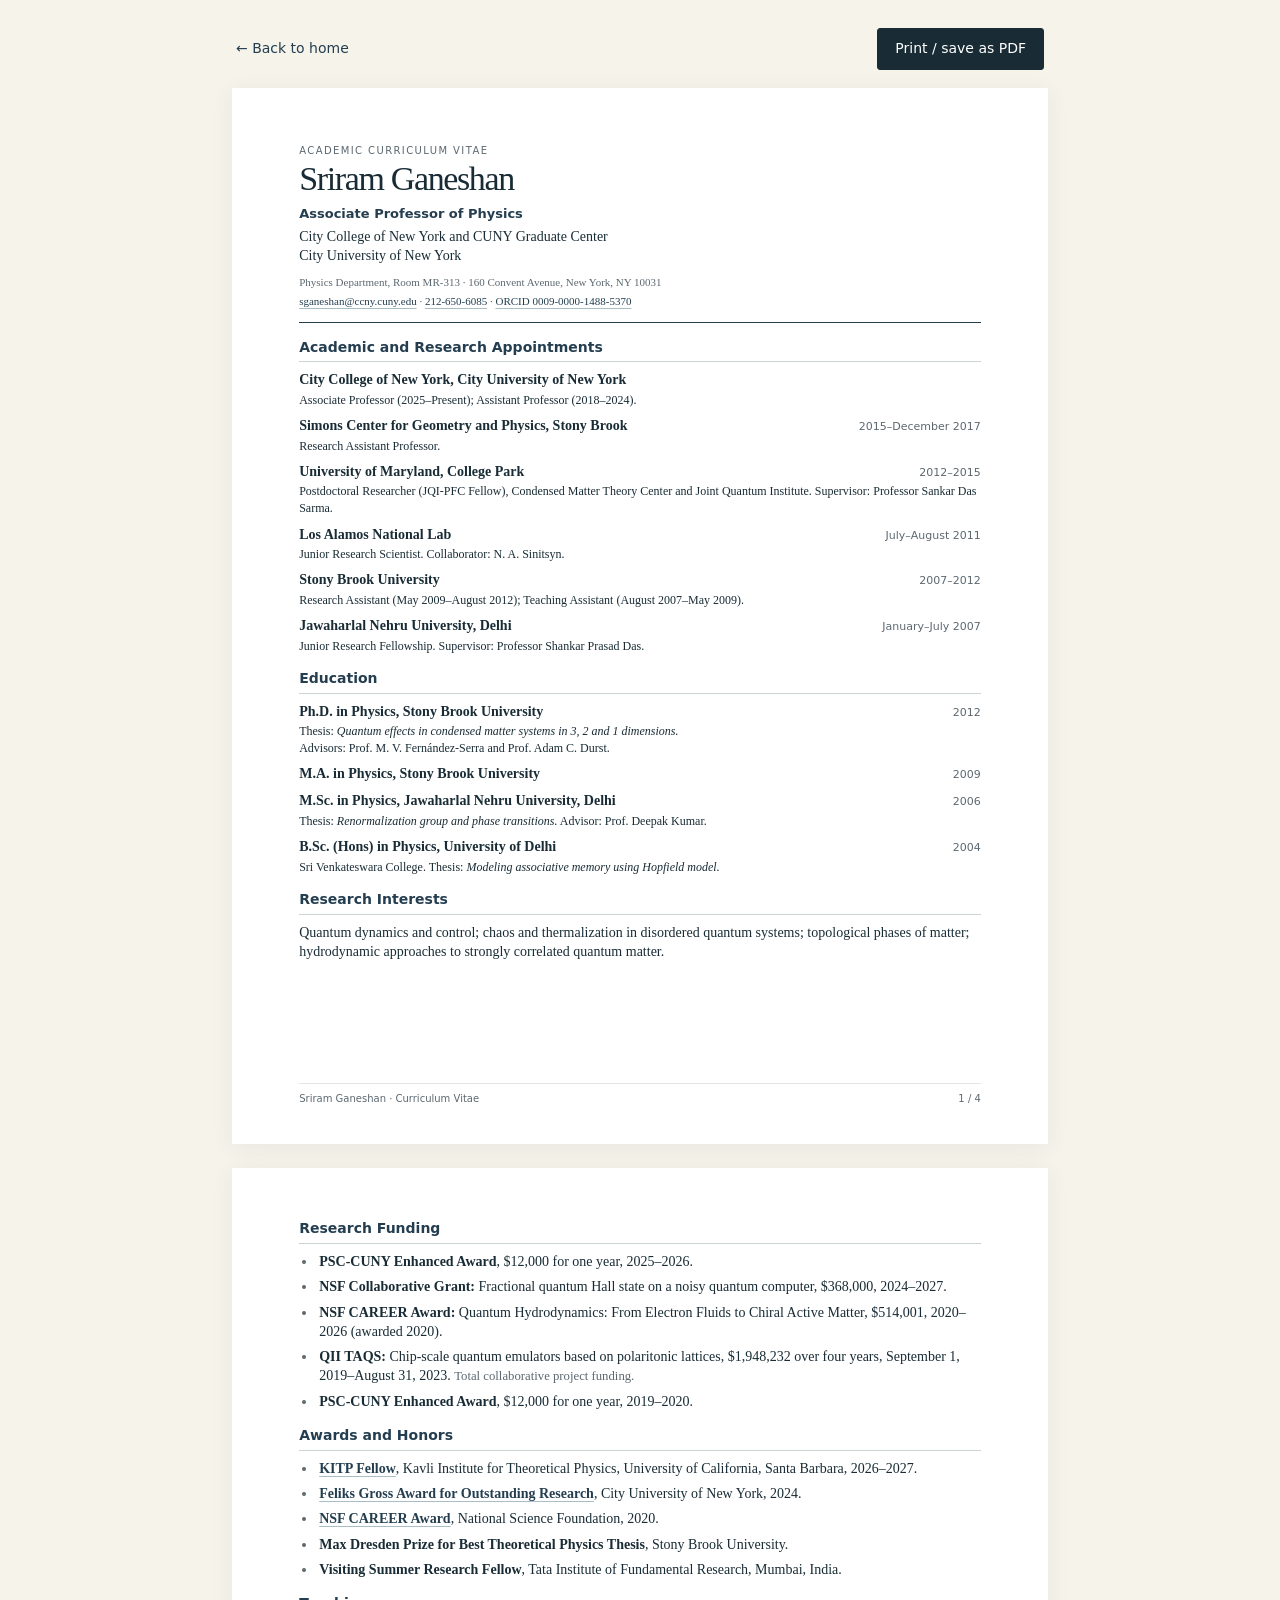
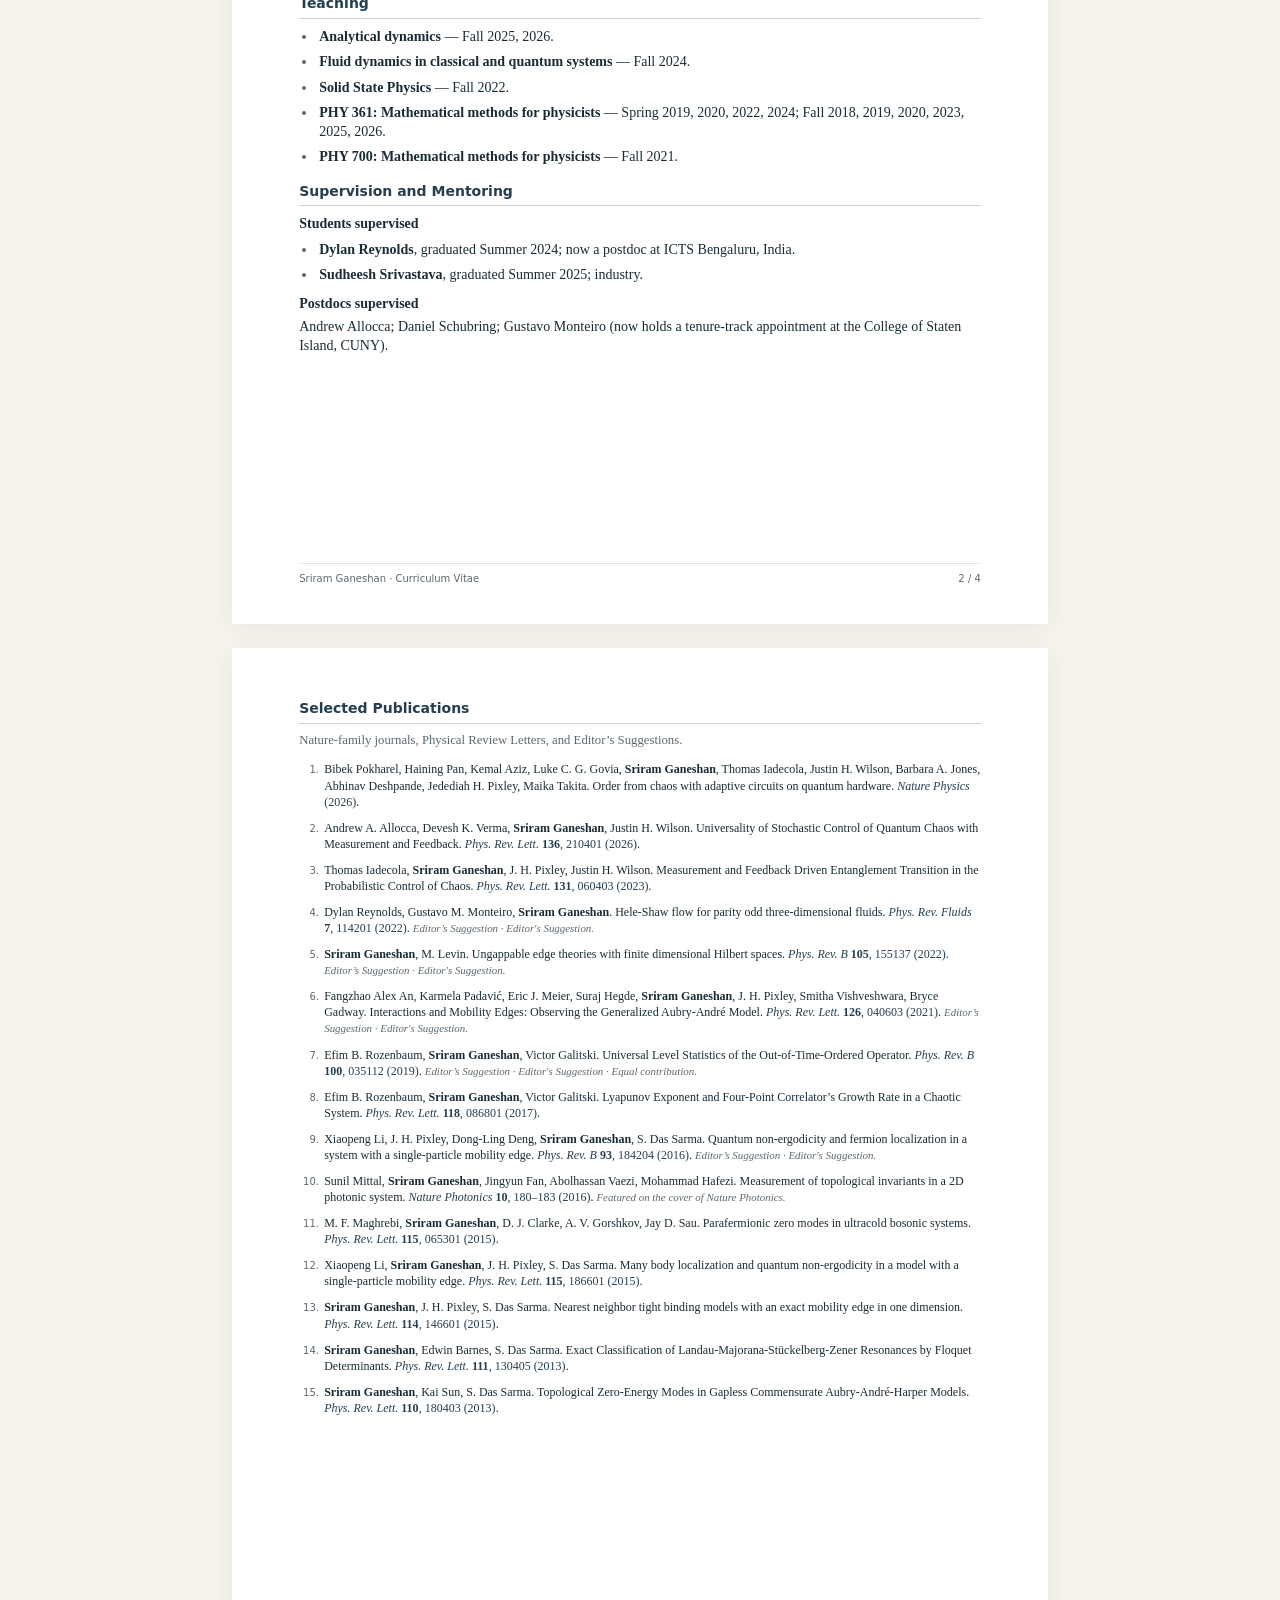
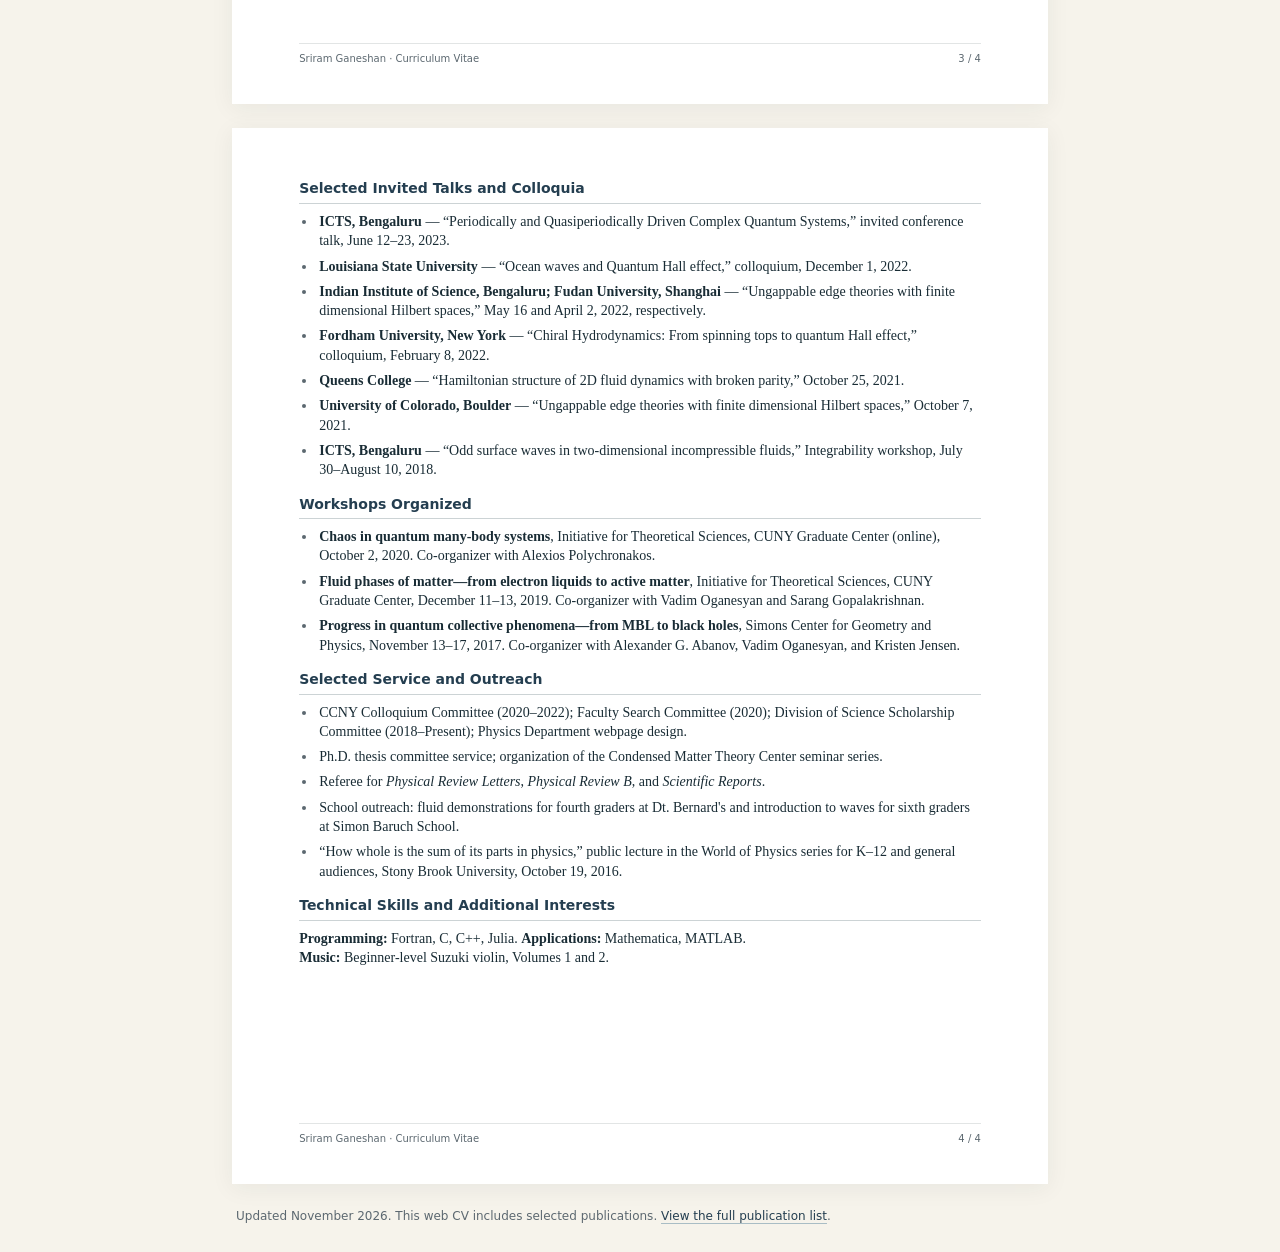
==== cv.html @ 8ecd6a7c "Publish academic website with research slideshow and CV" ====
<!doctype html>
<html lang="en"><head><meta charset="utf-8"><meta name="viewport" content="width=device-width,initial-scale=1"><meta name="description" content="Academic CV of Sriram Ganeshan, Associate Professor of Physics at the City College of New York and CUNY Graduate Center."><meta name="theme-color" content="#f6f3eb"><title>Sriram Ganeshan — Academic CV</title><style>
:root{--ink:#192c35;--muted:#5c6870;--line:#ccd3d5;--paper:#fff;--ground:#f6f3eb;--accent:#243e50}
*{box-sizing:border-box}html{background:var(--ground);color:var(--ink)}body{margin:0;font-family:Georgia,"Palatino Linotype",Palatino,serif;font-size:14px;line-height:1.38}a{color:var(--accent);text-decoration-color:#a9bdc5;text-underline-offset:3px}a:hover{text-decoration-color:currentColor}a:focus-visible,button:focus-visible{outline:3px solid #b95832;outline-offset:4px}a[href^="tel:"]{white-space:nowrap}.toolbar{max-width:8.5in;margin:28px auto 18px;display:flex;align-items:center;justify-content:space-between;gap:20px;padding:0 4px;font:14px/1.4 system-ui,sans-serif}.back{text-decoration:none}.back:hover{text-decoration:underline}.print-button{border:1px solid var(--ink);background:var(--ink);color:#fff;padding:10px 17px;border-radius:3px;font:inherit;cursor:pointer}.print-button:hover{background:#304f60}.print-hint{font-size:12px;color:var(--muted);margin:0}.page{max-width:8.5in;min-height:11in;margin:0 auto 24px;background:var(--paper);padding:.55in .7in .4in;box-shadow:0 4px 22px #192c3510;display:flex;flex-direction:column}.page-content{flex:1}.cv-header{border-bottom:1.5px solid var(--accent);padding-bottom:13px;margin-bottom:16px}.eyebrow{font:10px/1.3 system-ui,sans-serif;letter-spacing:.14em;text-transform:uppercase;color:var(--muted);margin:0 0 7px}h1{font-size:34px;line-height:1.05;letter-spacing:-.04em;margin:0 0 9px;font-weight:normal}.cv-header p{margin:4px 0}.cv-header .position{font:600 13px/1.3 system-ui,sans-serif;color:var(--accent)}.contact{display:grid;gap:4px;margin-top:9px;font-size:11px;color:var(--muted)}h2{font:600 14px/1.25 system-ui,sans-serif;color:var(--accent);border-bottom:1px solid var(--line);padding-bottom:5px;margin:16px 0 8px;break-after:avoid}section:first-child h2{margin-top:0}h3{font-size:inherit;margin:0;font-weight:bold}p{margin:3px 0 6px}.entry{margin-bottom:8px;break-inside:avoid}.entry-head{display:flex;justify-content:space-between;align-items:baseline;gap:12px}.entry-head h3{flex:1}.period{font:11px/1.4 system-ui,sans-serif;color:var(--muted);white-space:nowrap}.entry p{font-size:12px;margin:2px 0 0}.subhead{margin:8px 0 3px}ul,ol{padding-left:18px;margin:6px 0 10px}li{padding-left:2px;margin:0 0 6px;break-inside:avoid}li::marker{color:var(--muted)}.note,.distinction,.selection-note{font-size:.91em;color:var(--muted)}.selection-note{margin-bottom:12px}.publications ol{padding-left:23px;counter-reset:papers}.publications li{margin-bottom:10px;font-size:12px;line-height:1.34}.publications li::marker{font:10px system-ui,sans-serif;color:var(--muted)}.publications a{text-decoration:none}.publications a:hover{text-decoration:underline}.distinction{font-style:italic}.page-footer{border-top:1px solid #e2e5e5;margin-top:20px;padding-top:8px;display:flex;justify-content:space-between;color:var(--muted);font:10px/1.3 system-ui,sans-serif}.end-note{max-width:8.5in;margin:0 auto 28px;padding:0 4px;font:12px/1.4 system-ui,sans-serif;color:var(--muted)}
@media(max-width:700px){.toolbar{margin:20px 18px;align-items:flex-start}.toolbar .print-hint{display:none}.page{padding:28px 22px;min-height:0;margin:0 12px 18px}.entry-head{display:block}.period{display:block;margin-top:2px}h1{font-size:31px}.contact{font-size:11px;overflow-wrap:anywhere}.publications li{font-size:13px}.end-note{padding:0 22px}}
@page{size:letter;margin:.7in}
@media print{html,body{background:#fff;color:#17262e}body{font-size:10.25pt;line-height:1.19}a{color:inherit;text-decoration:none}.toolbar,.end-note{display:none!important}.page{max-width:none;min-height:0;width:auto;margin:0;padding:0;border:0;box-shadow:none;display:block;break-after:page;page-break-after:always}.page:last-of-type{break-after:auto;page-break-after:auto}.page-content{display:block}.cv-header{padding-bottom:8pt;margin-bottom:9pt}h1{font-size:25pt;margin-bottom:5pt}.eyebrow{font-size:7pt;margin-bottom:4pt}.cv-header .position{font-size:10pt}.cv-header p{margin:2pt 0}.contact{font-size:8pt;gap:2pt;margin-top:5pt}h2{font-size:11pt;margin:10pt 0 5pt;padding-bottom:3pt}p{margin:2pt 0 4pt}.entry{margin-bottom:5pt}.entry-head{display:flex}.entry p{font-size:9.5pt;line-height:1.18;margin-top:1pt}.period{font-size:8.5pt;display:inline;white-space:nowrap}ul,ol{padding-left:13pt;margin:4pt 0 6pt}li{margin-bottom:4pt;padding-left:1pt}.subhead{margin:6pt 0 3pt}.publications li{font-size:9.75pt;line-height:1.2;margin-bottom:6pt}.publications li::marker{font-size:8pt}.selection-note{font-size:8.5pt;margin-bottom:7pt}.page-footer{margin-top:10pt;padding-top:5pt;font-size:7.5pt}.note,.distinction{font-size:.92em}section{break-inside:auto}h2,h3{break-after:avoid}p{orphans:2;widows:2}*{-webkit-print-color-adjust:exact;print-color-adjust:exact}}
</style><meta property="og:type" content="website"><meta property="og:title" content="Sriram Ganeshan — Academic CV"><meta property="og:description" content="Academic appointments, selected publications, research funding, teaching, and mentoring."><link rel="canonical" href="https://gsriram3284.github.io/cv.html"><meta property="og:url" content="https://gsriram3284.github.io/cv.html"></head><body>
<nav class="toolbar" aria-label="CV navigation"><a class="back" href="index.html">← Back to home</a><div><button class="print-button" id="print-cv" type="button">Print / save as PDF</button></div></nav>
<main id="cv"><article class="page first-page" aria-label="CV page 1"><div class="page-content"><header class="cv-header"><p class="eyebrow">Academic Curriculum Vitae</p><h1>Sriram Ganeshan</h1><p class="position">Associate Professor of Physics</p><p>City College of New York and CUNY Graduate Center<br>City University of New York</p><div class="contact"><span>Physics Department, Room MR-313 · 160 Convent Avenue, New York, NY 10031</span><span><a href="mailto:sganeshan@ccny.cuny.edu">sganeshan@ccny.cuny.edu</a> · <a href="tel:+12126506085">212-650-6085</a> · <a href="https://orcid.org/0009-0000-1488-5370">ORCID 0009-0000-1488-5370</a></span></div></header><section><h2>Academic and Research Appointments</h2><div class="entry"><div class="entry-head"><h3>City College of New York, City University of New York</h3><span class="period"></span></div><p>Associate Professor (2025–Present); Assistant Professor (2018–2024).</p></div><div class="entry"><div class="entry-head"><h3>Simons Center for Geometry and Physics, Stony Brook</h3><span class="period">2015–December 2017</span></div><p>Research Assistant Professor.</p></div><div class="entry"><div class="entry-head"><h3>University of Maryland, College Park</h3><span class="period">2012–2015</span></div><p>Postdoctoral Researcher (JQI-PFC Fellow), Condensed Matter Theory Center and Joint Quantum Institute. Supervisor: Professor Sankar Das Sarma.</p></div><div class="entry"><div class="entry-head"><h3>Los Alamos National Lab</h3><span class="period">July–August 2011</span></div><p>Junior Research Scientist. Collaborator: N. A. Sinitsyn.</p></div><div class="entry"><div class="entry-head"><h3>Stony Brook University</h3><span class="period">2007–2012</span></div><p>Research Assistant (May 2009–August 2012); Teaching Assistant (August 2007–May 2009).</p></div><div class="entry"><div class="entry-head"><h3>Jawaharlal Nehru University, Delhi</h3><span class="period">January–July 2007</span></div><p>Junior Research Fellowship. Supervisor: Professor Shankar Prasad Das.</p></div></section><section><h2>Education</h2><div class="entry"><div class="entry-head"><h3>Ph.D. in Physics, Stony Brook University</h3><span class="period">2012</span></div><p>Thesis: <em>Quantum effects in condensed matter systems in 3, 2 and 1 dimensions.</em><br>Advisors: Prof. M. V. Fernández-Serra and Prof. Adam C. Durst.</p></div><div class="entry"><div class="entry-head"><h3>M.A. in Physics, Stony Brook University</h3><span class="period">2009</span></div></div><div class="entry"><div class="entry-head"><h3>M.Sc. in Physics, Jawaharlal Nehru University, Delhi</h3><span class="period">2006</span></div><p>Thesis: <em>Renormalization group and phase transitions.</em> Advisor: Prof. Deepak Kumar.</p></div><div class="entry"><div class="entry-head"><h3>B.Sc. (Hons) in Physics, University of Delhi</h3><span class="period">2004</span></div><p>Sri Venkateswara College. Thesis: <em>Modeling associative memory using Hopfield model.</em></p></div></section><section><h2>Research Interests</h2><p>Quantum dynamics and control; chaos and thermalization in disordered quantum systems; topological phases of matter; hydrodynamic approaches to strongly correlated quantum matter.</p></section></div><footer class="page-footer"><span>Sriram Ganeshan · Curriculum Vitae</span><span>1 / 4</span></footer></article><article class="page" aria-label="CV page 2"><div class="page-content"><section><h2>Research Funding</h2><ul><li><strong>PSC-CUNY Enhanced Award</strong>, $12,000 for one year, 2025–2026.</li><li><strong>NSF Collaborative Grant:</strong> Fractional quantum Hall state on a noisy quantum computer, $368,000, 2024–2027.</li><li><strong>NSF CAREER Award:</strong> Quantum Hydrodynamics: From Electron Fluids to Chiral Active Matter, $514,001, 2020–2026 (awarded 2020).</li><li><strong>QII TAQS:</strong> Chip-scale quantum emulators based on polaritonic lattices, $1,948,232 over four years, September 1, 2019–August 31, 2023. <span class="note">Total collaborative project funding.</span></li><li><strong>PSC-CUNY Enhanced Award</strong>, $12,000 for one year, 2019–2020.</li></ul></section><section><h2>Awards and Honors</h2><ul><li><strong><a href="https://www.kitp.ucsb.edu/about-us/people/kitp-fellows-directory">KITP Fellow</a></strong>, Kavli Institute for Theoretical Physics, University of California, Santa Barbara, 2026–2027.</li><li><strong><a href="https://www.gc.cuny.edu/events/feliks-gross-henry-wasser-awardee-lectures-1">Feliks Gross Award for Outstanding Research</a></strong>, City University of New York, 2024.</li><li><strong><a href="https://www.ccny.cuny.edu/news/ccnys-sriram-ganeshan-wins-nsf-career-award-quantum-hydrodynamics-research">NSF CAREER Award</a></strong>, National Science Foundation, 2020.</li><li><strong>Max Dresden Prize for Best Theoretical Physics Thesis</strong>, Stony Brook University.</li><li><strong>Visiting Summer Research Fellow</strong>, Tata Institute of Fundamental Research, Mumbai, India.</li></ul></section><section><h2>Teaching</h2><ul><li><strong>Analytical dynamics</strong> — Fall 2025, 2026.</li><li><strong>Fluid dynamics in classical and quantum systems</strong> — Fall 2024.</li><li><strong>Solid State Physics</strong> — Fall 2022.</li><li><strong>PHY 361: Mathematical methods for physicists</strong> — Spring 2019, 2020, 2022, 2024; Fall 2018, 2019, 2020, 2023, 2025, 2026.</li><li><strong>PHY 700: Mathematical methods for physicists</strong> — Fall 2021.</li></ul></section><section><h2>Supervision and Mentoring</h2><h3 class="subhead">Students supervised</h3><ul><li><strong>Dylan Reynolds</strong>, graduated Summer 2024; now a postdoc at ICTS Bengaluru, India.</li><li><strong>Sudheesh Srivastava</strong>, graduated Summer 2025; industry.</li></ul><h3 class="subhead">Postdocs supervised</h3><p>Andrew Allocca; Daniel Schubring; Gustavo Monteiro (now holds a tenure-track appointment at the College of Staten Island, CUNY).</p></section></div><footer class="page-footer"><span>Sriram Ganeshan · Curriculum Vitae</span><span>2 / 4</span></footer></article><article class="page" aria-label="CV page 3"><div class="page-content"><section class="publications"><h2>Selected Publications</h2><p class="selection-note">Nature-family journals, Physical Review Letters, and Editor’s Suggestions.</p><ol><li>Bibek Pokharel, Haining Pan, Kemal Aziz, Luke C. G. Govia, <strong>Sriram Ganeshan</strong>, Thomas Iadecola, Justin H. Wilson, Barbara A. Jones, Abhinav Deshpande, Jedediah H. Pixley, Maika Takita. Order from chaos with adaptive circuits on quantum hardware. <a href="https://doi.org/10.1038/s41567-026-03470-6"><em>Nature Physics</em> (2026)</a>.</li><li>Andrew A. Allocca, Devesh K. Verma, <strong>Sriram Ganeshan</strong>, Justin H. Wilson. Universality of Stochastic Control of Quantum Chaos with Measurement and Feedback. <a href="https://doi.org/10.1103/xgfv-p42g"><em>Phys. Rev. Lett.</em> <strong>136</strong>, 210401 (2026)</a>.</li><li>Thomas Iadecola, <strong>Sriram Ganeshan</strong>, J. H. Pixley, Justin H. Wilson. Measurement and Feedback Driven Entanglement Transition in the Probabilistic Control of Chaos. <a href="https://doi.org/10.1103/PhysRevLett.131.060403"><em>Phys. Rev. Lett.</em> <strong>131</strong>, 060403 (2023)</a>.</li><li>Dylan Reynolds, Gustavo M. Monteiro, <strong>Sriram Ganeshan</strong>. Hele-Shaw flow for parity odd three-dimensional fluids. <a href="https://doi.org/10.1103/PhysRevFluids.7.114201"><em>Phys. Rev. Fluids</em> <strong>7</strong>, 114201 (2022)</a>. <span class="distinction">Editor’s Suggestion · Editor&#x27;s Suggestion.</span></li><li><strong>Sriram Ganeshan</strong>, M. Levin. Ungappable edge theories with finite dimensional Hilbert spaces. <a href="https://doi.org/10.1103/PhysRevB.105.155137"><em>Phys. Rev. B</em> <strong>105</strong>, 155137 (2022)</a>. <span class="distinction">Editor’s Suggestion · Editor&#x27;s Suggestion.</span></li><li>Fangzhao Alex An, Karmela Padavić, Eric J. Meier, Suraj Hegde, <strong>Sriram Ganeshan</strong>, J. H. Pixley, Smitha Vishveshwara, Bryce Gadway. Interactions and Mobility Edges: Observing the Generalized Aubry-André Model. <a href="https://doi.org/10.1103/PhysRevLett.126.040603"><em>Phys. Rev. Lett.</em> <strong>126</strong>, 040603 (2021)</a>. <span class="distinction">Editor’s Suggestion · Editor&#x27;s Suggestion.</span></li><li>Efim B. Rozenbaum, <strong>Sriram Ganeshan</strong>, Victor Galitski. Universal Level Statistics of the Out-of-Time-Ordered Operator. <a href="https://doi.org/10.1103/PhysRevB.100.035112"><em>Phys. Rev. B</em> <strong>100</strong>, 035112 (2019)</a>. <span class="distinction">Editor’s Suggestion · Editor&#x27;s Suggestion · Equal contribution.</span></li><li>Efim B. Rozenbaum, <strong>Sriram Ganeshan</strong>, Victor Galitski. Lyapunov Exponent and Four-Point Correlator’s Growth Rate in a Chaotic System. <a href="https://doi.org/10.1103/PhysRevLett.118.086801"><em>Phys. Rev. Lett.</em> <strong>118</strong>, 086801 (2017)</a>.</li><li>Xiaopeng Li, J. H. Pixley, Dong-Ling Deng, <strong>Sriram Ganeshan</strong>, S. Das Sarma. Quantum non-ergodicity and fermion localization in a system with a single-particle mobility edge. <a href="https://doi.org/10.1103/PhysRevB.93.184204"><em>Phys. Rev. B</em> <strong>93</strong>, 184204 (2016)</a>. <span class="distinction">Editor’s Suggestion · Editor&#x27;s Suggestion.</span></li><li>Sunil Mittal, <strong>Sriram Ganeshan</strong>, Jingyun Fan, Abolhassan Vaezi, Mohammad Hafezi. Measurement of topological invariants in a 2D photonic system. <a href="https://doi.org/10.1038/nphoton.2016.10"><em>Nature Photonics</em> <strong>10</strong>, 180–183 (2016)</a>. <span class="distinction">Featured on the cover of Nature Photonics.</span></li><li>M. F. Maghrebi, <strong>Sriram Ganeshan</strong>, D. J. Clarke, A. V. Gorshkov, Jay D. Sau. Parafermionic zero modes in ultracold bosonic systems. <a href="https://doi.org/10.1103/PhysRevLett.115.065301"><em>Phys. Rev. Lett.</em> <strong>115</strong>, 065301 (2015)</a>.</li><li>Xiaopeng Li, <strong>Sriram Ganeshan</strong>, J. H. Pixley, S. Das Sarma. Many body localization and quantum non-ergodicity in a model with a single-particle mobility edge. <a href="https://doi.org/10.1103/PhysRevLett.115.186601"><em>Phys. Rev. Lett.</em> <strong>115</strong>, 186601 (2015)</a>.</li><li><strong>Sriram Ganeshan</strong>, J. H. Pixley, S. Das Sarma. Nearest neighbor tight binding models with an exact mobility edge in one dimension. <a href="https://doi.org/10.1103/PhysRevLett.114.146601"><em>Phys. Rev. Lett.</em> <strong>114</strong>, 146601 (2015)</a>.</li><li><strong>Sriram Ganeshan</strong>, Edwin Barnes, S. Das Sarma. Exact Classification of Landau-Majorana-Stückelberg-Zener Resonances by Floquet Determinants. <a href="https://doi.org/10.1103/PhysRevLett.111.130405"><em>Phys. Rev. Lett.</em> <strong>111</strong>, 130405 (2013)</a>.</li><li><strong>Sriram Ganeshan</strong>, Kai Sun, S. Das Sarma. Topological Zero-Energy Modes in Gapless Commensurate Aubry-André-Harper Models. <a href="https://doi.org/10.1103/PhysRevLett.110.180403"><em>Phys. Rev. Lett.</em> <strong>110</strong>, 180403 (2013)</a>.</li></ol></section></div><footer class="page-footer"><span>Sriram Ganeshan · Curriculum Vitae</span><span>3 / 4</span></footer></article><article class="page" aria-label="CV page 4"><div class="page-content"><section><h2>Selected Invited Talks and Colloquia</h2><ul><li><strong>ICTS, Bengaluru</strong> — “Periodically and Quasiperiodically Driven Complex Quantum Systems,” invited conference talk, June 12–23, 2023.</li><li><strong>Louisiana State University</strong> — “Ocean waves and Quantum Hall effect,” colloquium, December 1, 2022.</li><li><strong>Indian Institute of Science, Bengaluru; Fudan University, Shanghai</strong> — “Ungappable edge theories with finite dimensional Hilbert spaces,” May 16 and April 2, 2022, respectively.</li><li><strong>Fordham University, New York</strong> — “Chiral Hydrodynamics: From spinning tops to quantum Hall effect,” colloquium, February 8, 2022.</li><li><strong>Queens College</strong> — “Hamiltonian structure of 2D fluid dynamics with broken parity,” October 25, 2021.</li><li><strong>University of Colorado, Boulder</strong> — “Ungappable edge theories with finite dimensional Hilbert spaces,” October 7, 2021.</li><li><strong>ICTS, Bengaluru</strong> — “Odd surface waves in two-dimensional incompressible fluids,” Integrability workshop, July 30–August 10, 2018.</li></ul></section><section><h2>Workshops Organized</h2><ul><li><strong>Chaos in quantum many-body systems</strong>, Initiative for Theoretical Sciences, CUNY Graduate Center (online), October 2, 2020. Co-organizer with Alexios Polychronakos.</li><li><strong>Fluid phases of matter—from electron liquids to active matter</strong>, Initiative for Theoretical Sciences, CUNY Graduate Center, December 11–13, 2019. Co-organizer with Vadim Oganesyan and Sarang Gopalakrishnan.</li><li><strong>Progress in quantum collective phenomena—from MBL to black holes</strong>, Simons Center for Geometry and Physics, November 13–17, 2017. Co-organizer with Alexander G. Abanov, Vadim Oganesyan, and Kristen Jensen.</li></ul></section><section><h2>Selected Service and Outreach</h2><ul><li>CCNY Colloquium Committee (2020–2022); Faculty Search Committee (2020); Division of Science Scholarship Committee (2018–Present); Physics Department webpage design.</li><li>Ph.D. thesis committee service; organization of the Condensed Matter Theory Center seminar series.</li><li>Referee for <em>Physical Review Letters</em>, <em>Physical Review B</em>, and <em>Scientific Reports</em>.</li><li>School outreach: fluid demonstrations for fourth graders at Dt. Bernard&#x27;s and introduction to waves for sixth graders at Simon Baruch School.</li><li>“How whole is the sum of its parts in physics,” public lecture in the World of Physics series for K–12 and general audiences, Stony Brook University, October 19, 2016.</li></ul></section><section><h2>Technical Skills and Additional Interests</h2><p><strong>Programming:</strong> Fortran, C, C++, Julia. <strong>Applications:</strong> Mathematica, MATLAB.<br><strong>Music:</strong> Beginner-level Suzuki violin, Volumes 1 and 2.</p></section></div><footer class="page-footer"><span>Sriram Ganeshan · Curriculum Vitae</span><span>4 / 4</span></footer></article></main><p class="end-note">Updated November 2026. This web CV includes selected publications. <a href="index.html#publications">View the full publication list</a>.</p>
<script>document.getElementById('print-cv').addEventListener('click',function(){window.print();});</script></body></html>
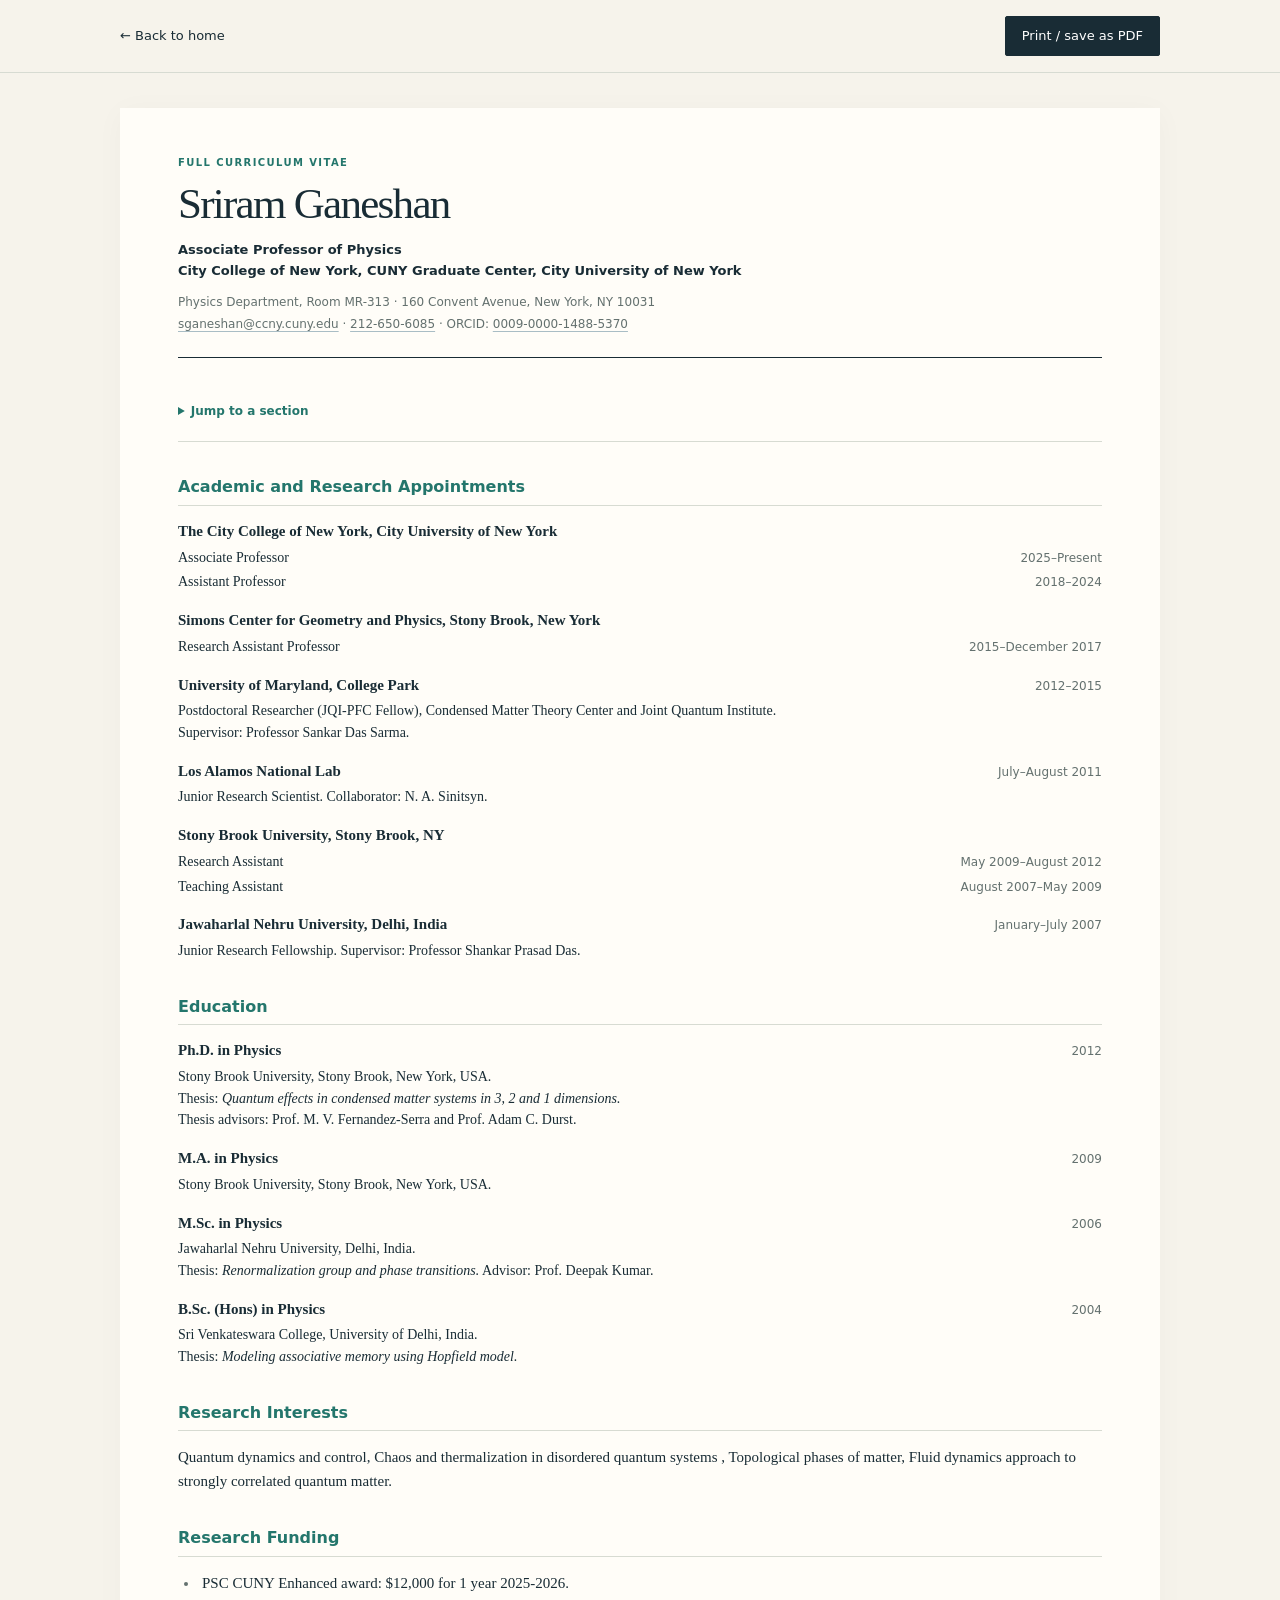
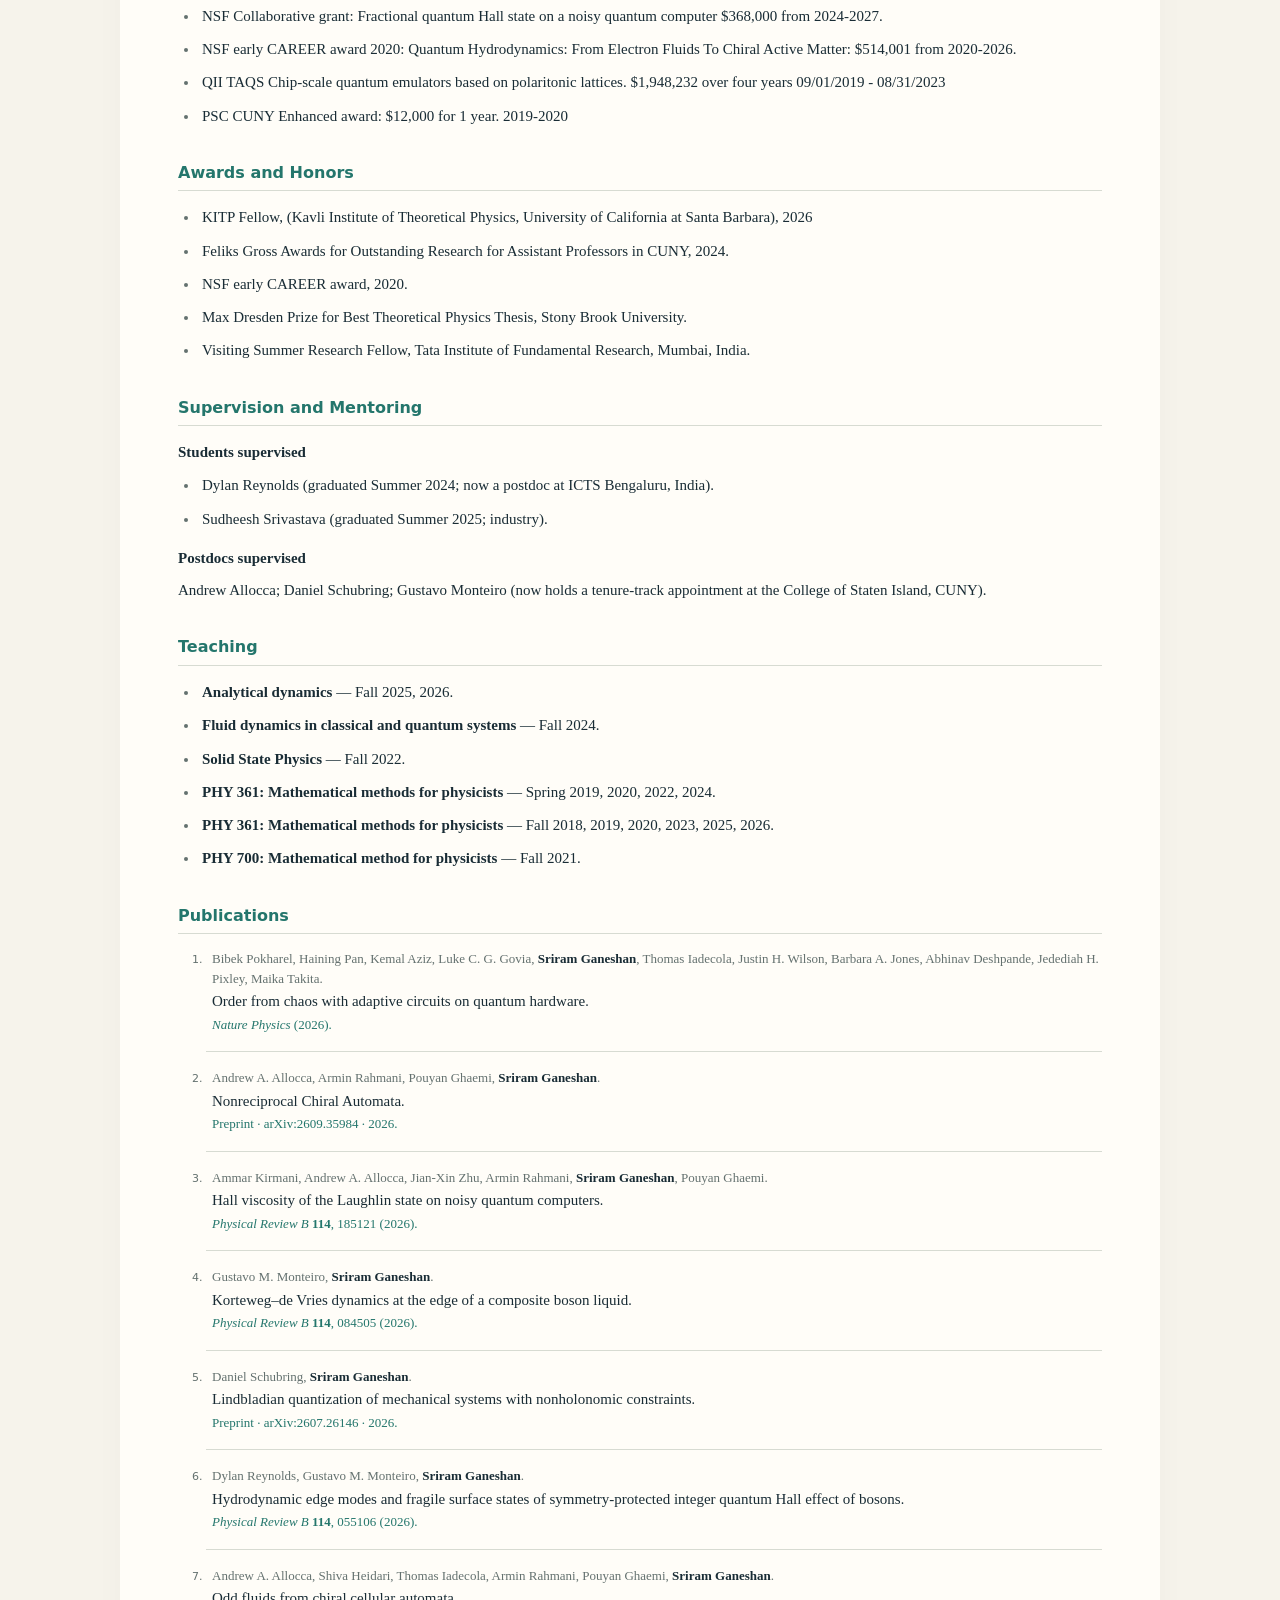
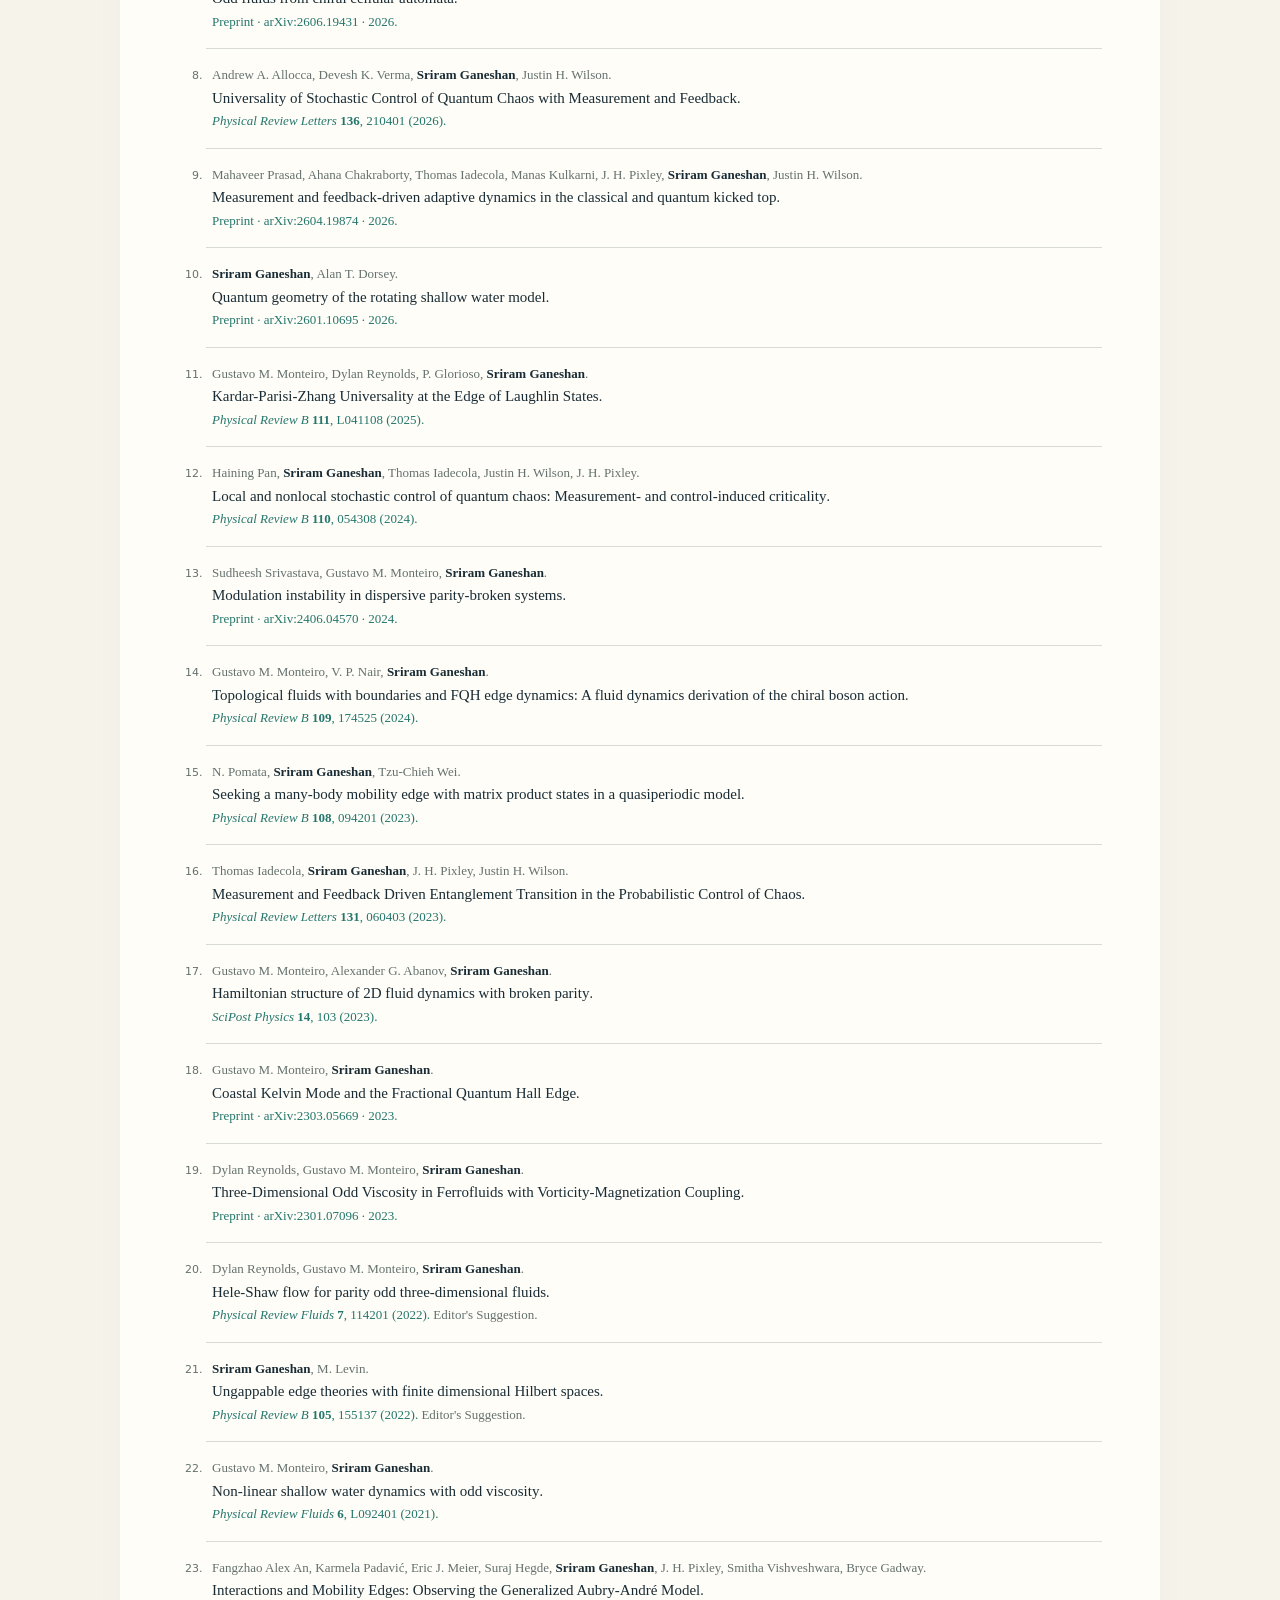
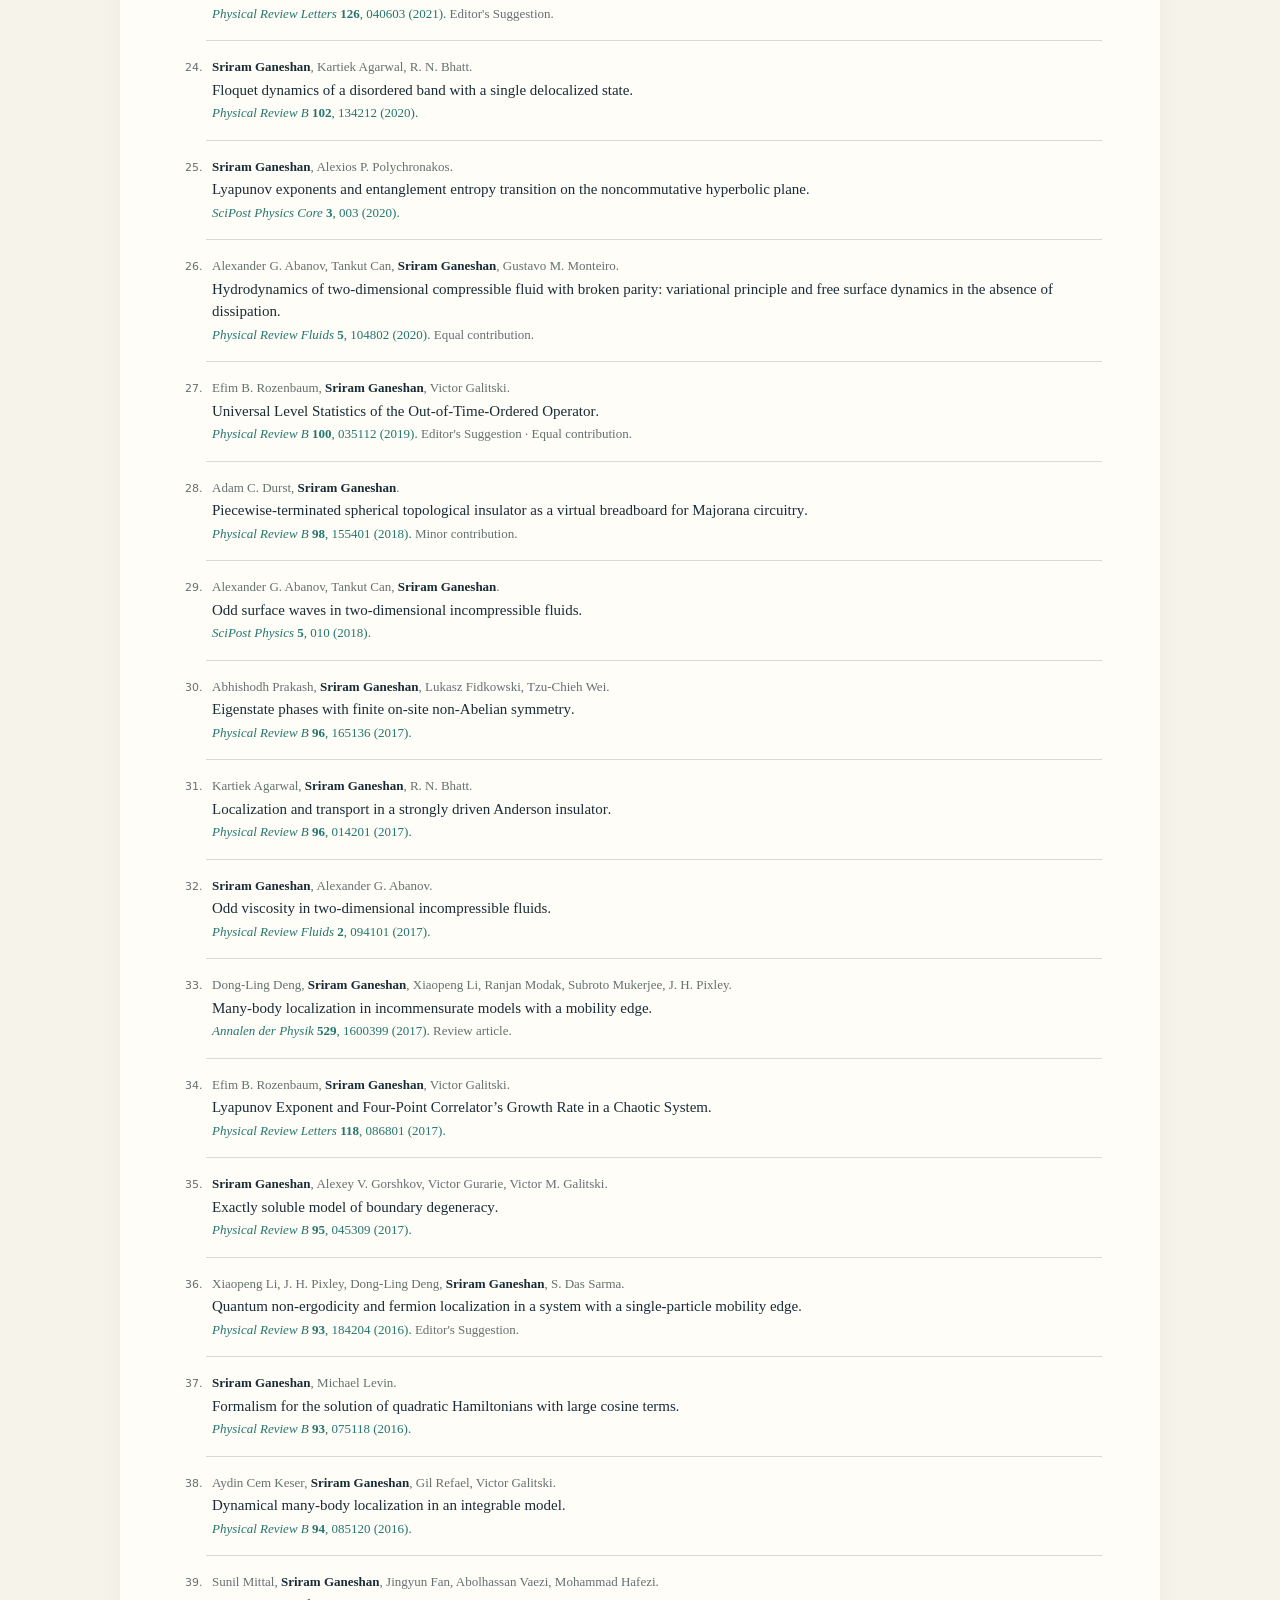
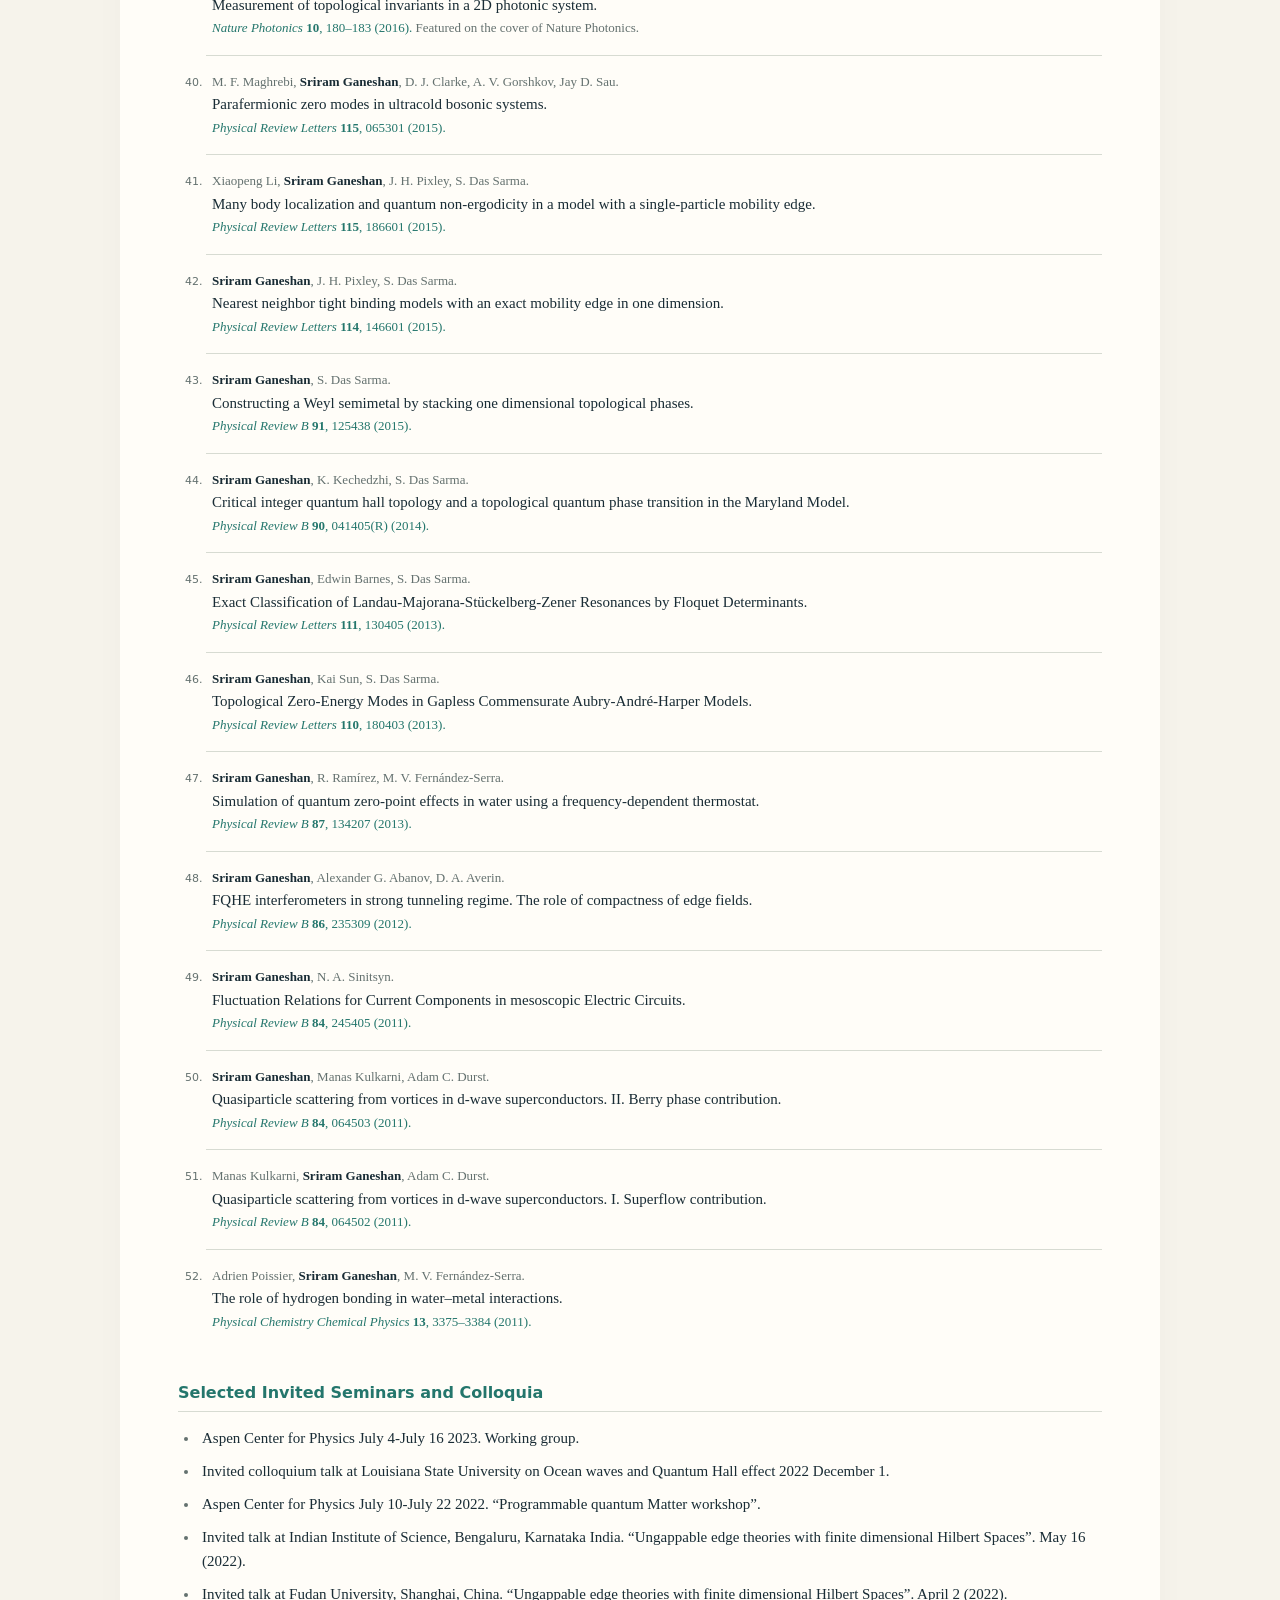
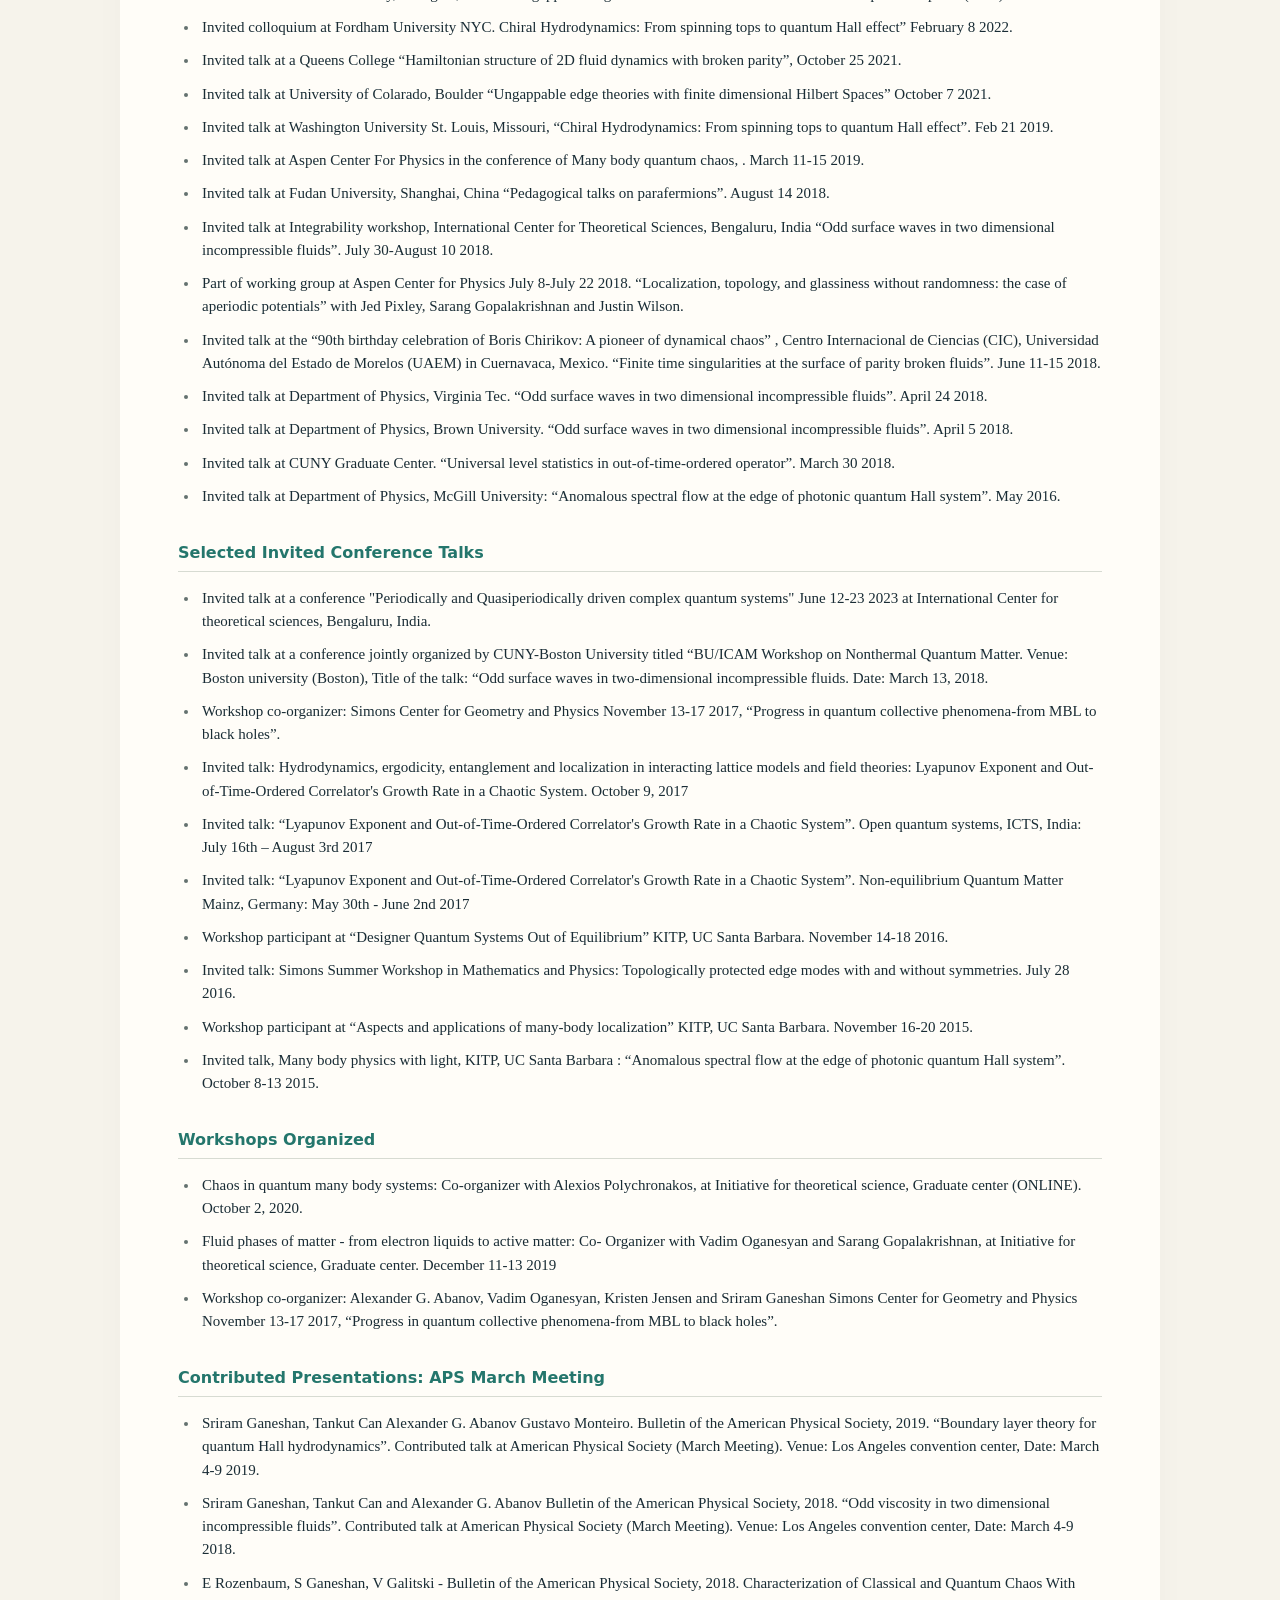
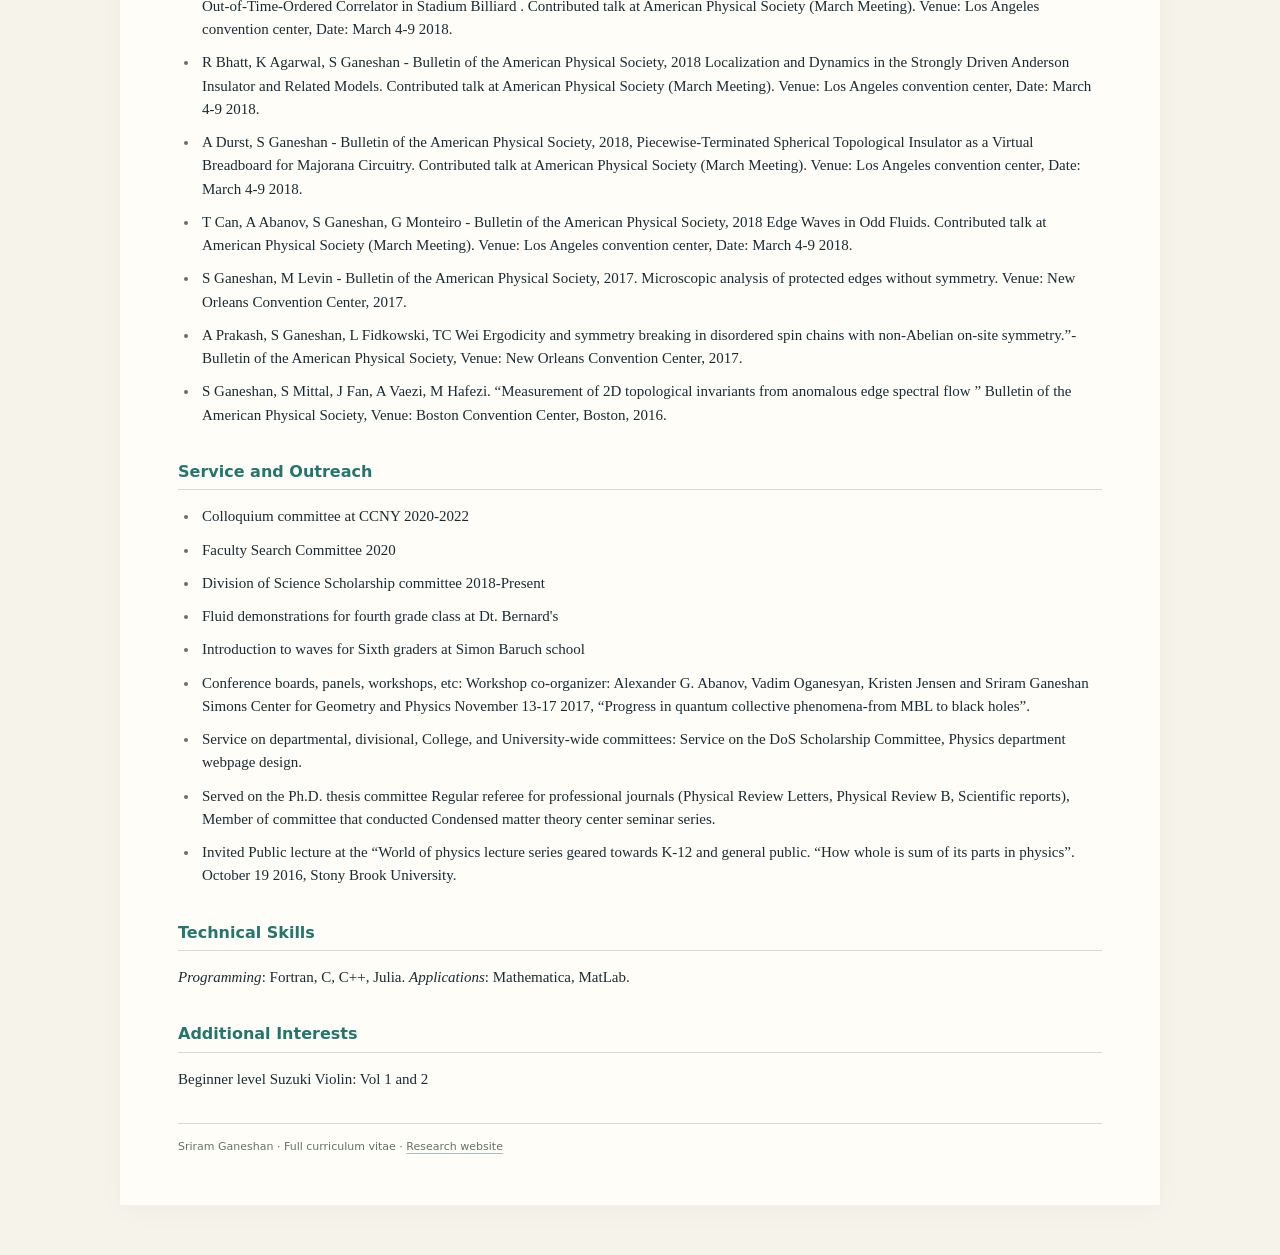
==== commit 5e3365b3: "Add full CV, published fragile-states citation, and boxed KdV slide" ====
--- a/cv.html
+++ b/cv.html
@@ -1,11 +1,9 @@
 <!doctype html>
-<html lang="en"><head><meta charset="utf-8"><meta name="viewport" content="width=device-width,initial-scale=1"><meta name="description" content="Academic CV of Sriram Ganeshan, Associate Professor of Physics at the City College of New York and CUNY Graduate Center."><meta name="theme-color" content="#f6f3eb"><title>Sriram Ganeshan — Academic CV</title><style>
-:root{--ink:#192c35;--muted:#5c6870;--line:#ccd3d5;--paper:#fff;--ground:#f6f3eb;--accent:#243e50}
-*{box-sizing:border-box}html{background:var(--ground);color:var(--ink)}body{margin:0;font-family:Georgia,"Palatino Linotype",Palatino,serif;font-size:14px;line-height:1.38}a{color:var(--accent);text-decoration-color:#a9bdc5;text-underline-offset:3px}a:hover{text-decoration-color:currentColor}a:focus-visible,button:focus-visible{outline:3px solid #b95832;outline-offset:4px}a[href^="tel:"]{white-space:nowrap}.toolbar{max-width:8.5in;margin:28px auto 18px;display:flex;align-items:center;justify-content:space-between;gap:20px;padding:0 4px;font:14px/1.4 system-ui,sans-serif}.back{text-decoration:none}.back:hover{text-decoration:underline}.print-button{border:1px solid var(--ink);background:var(--ink);color:#fff;padding:10px 17px;border-radius:3px;font:inherit;cursor:pointer}.print-button:hover{background:#304f60}.print-hint{font-size:12px;color:var(--muted);margin:0}.page{max-width:8.5in;min-height:11in;margin:0 auto 24px;background:var(--paper);padding:.55in .7in .4in;box-shadow:0 4px 22px #192c3510;display:flex;flex-direction:column}.page-content{flex:1}.cv-header{border-bottom:1.5px solid var(--accent);padding-bottom:13px;margin-bottom:16px}.eyebrow{font:10px/1.3 system-ui,sans-serif;letter-spacing:.14em;text-transform:uppercase;color:var(--muted);margin:0 0 7px}h1{font-size:34px;line-height:1.05;letter-spacing:-.04em;margin:0 0 9px;font-weight:normal}.cv-header p{margin:4px 0}.cv-header .position{font:600 13px/1.3 system-ui,sans-serif;color:var(--accent)}.contact{display:grid;gap:4px;margin-top:9px;font-size:11px;color:var(--muted)}h2{font:600 14px/1.25 system-ui,sans-serif;color:var(--accent);border-bottom:1px solid var(--line);padding-bottom:5px;margin:16px 0 8px;break-after:avoid}section:first-child h2{margin-top:0}h3{font-size:inherit;margin:0;font-weight:bold}p{margin:3px 0 6px}.entry{margin-bottom:8px;break-inside:avoid}.entry-head{display:flex;justify-content:space-between;align-items:baseline;gap:12px}.entry-head h3{flex:1}.period{font:11px/1.4 system-ui,sans-serif;color:var(--muted);white-space:nowrap}.entry p{font-size:12px;margin:2px 0 0}.subhead{margin:8px 0 3px}ul,ol{padding-left:18px;margin:6px 0 10px}li{padding-left:2px;margin:0 0 6px;break-inside:avoid}li::marker{color:var(--muted)}.note,.distinction,.selection-note{font-size:.91em;color:var(--muted)}.selection-note{margin-bottom:12px}.publications ol{padding-left:23px;counter-reset:papers}.publications li{margin-bottom:10px;font-size:12px;line-height:1.34}.publications li::marker{font:10px system-ui,sans-serif;color:var(--muted)}.publications a{text-decoration:none}.publications a:hover{text-decoration:underline}.distinction{font-style:italic}.page-footer{border-top:1px solid #e2e5e5;margin-top:20px;padding-top:8px;display:flex;justify-content:space-between;color:var(--muted);font:10px/1.3 system-ui,sans-serif}.end-note{max-width:8.5in;margin:0 auto 28px;padding:0 4px;font:12px/1.4 system-ui,sans-serif;color:var(--muted)}
-@media(max-width:700px){.toolbar{margin:20px 18px;align-items:flex-start}.toolbar .print-hint{display:none}.page{padding:28px 22px;min-height:0;margin:0 12px 18px}.entry-head{display:block}.period{display:block;margin-top:2px}h1{font-size:31px}.contact{font-size:11px;overflow-wrap:anywhere}.publications li{font-size:13px}.end-note{padding:0 22px}}
-@page{size:letter;margin:.7in}
-@media print{html,body{background:#fff;color:#17262e}body{font-size:10.25pt;line-height:1.19}a{color:inherit;text-decoration:none}.toolbar,.end-note{display:none!important}.page{max-width:none;min-height:0;width:auto;margin:0;padding:0;border:0;box-shadow:none;display:block;break-after:page;page-break-after:always}.page:last-of-type{break-after:auto;page-break-after:auto}.page-content{display:block}.cv-header{padding-bottom:8pt;margin-bottom:9pt}h1{font-size:25pt;margin-bottom:5pt}.eyebrow{font-size:7pt;margin-bottom:4pt}.cv-header .position{font-size:10pt}.cv-header p{margin:2pt 0}.contact{font-size:8pt;gap:2pt;margin-top:5pt}h2{font-size:11pt;margin:10pt 0 5pt;padding-bottom:3pt}p{margin:2pt 0 4pt}.entry{margin-bottom:5pt}.entry-head{display:flex}.entry p{font-size:9.5pt;line-height:1.18;margin-top:1pt}.period{font-size:8.5pt;display:inline;white-space:nowrap}ul,ol{padding-left:13pt;margin:4pt 0 6pt}li{margin-bottom:4pt;padding-left:1pt}.subhead{margin:6pt 0 3pt}.publications li{font-size:9.75pt;line-height:1.2;margin-bottom:6pt}.publications li::marker{font-size:8pt}.selection-note{font-size:8.5pt;margin-bottom:7pt}.page-footer{margin-top:10pt;padding-top:5pt;font-size:7.5pt}.note,.distinction{font-size:.92em}section{break-inside:auto}h2,h3{break-after:avoid}p{orphans:2;widows:2}*{-webkit-print-color-adjust:exact;print-color-adjust:exact}}
-</style><meta property="og:type" content="website"><meta property="og:title" content="Sriram Ganeshan — Academic CV"><meta property="og:description" content="Academic appointments, selected publications, research funding, teaching, and mentoring."><link rel="canonical" href="https://gsriram3284.github.io/cv.html"><meta property="og:url" content="https://gsriram3284.github.io/cv.html"></head><body>
-<nav class="toolbar" aria-label="CV navigation"><a class="back" href="index.html">← Back to home</a><div><button class="print-button" id="print-cv" type="button">Print / save as PDF</button></div></nav>
-<main id="cv"><article class="page first-page" aria-label="CV page 1"><div class="page-content"><header class="cv-header"><p class="eyebrow">Academic Curriculum Vitae</p><h1>Sriram Ganeshan</h1><p class="position">Associate Professor of Physics</p><p>City College of New York and CUNY Graduate Center<br>City University of New York</p><div class="contact"><span>Physics Department, Room MR-313 · 160 Convent Avenue, New York, NY 10031</span><span><a href="mailto:sganeshan@ccny.cuny.edu">sganeshan@ccny.cuny.edu</a> · <a href="tel:+12126506085">212-650-6085</a> · <a href="https://orcid.org/0009-0000-1488-5370">ORCID 0009-0000-1488-5370</a></span></div></header><section><h2>Academic and Research Appointments</h2><div class="entry"><div class="entry-head"><h3>City College of New York, City University of New York</h3><span class="period"></span></div><p>Associate Professor (2025–Present); Assistant Professor (2018–2024).</p></div><div class="entry"><div class="entry-head"><h3>Simons Center for Geometry and Physics, Stony Brook</h3><span class="period">2015–December 2017</span></div><p>Research Assistant Professor.</p></div><div class="entry"><div class="entry-head"><h3>University of Maryland, College Park</h3><span class="period">2012–2015</span></div><p>Postdoctoral Researcher (JQI-PFC Fellow), Condensed Matter Theory Center and Joint Quantum Institute. Supervisor: Professor Sankar Das Sarma.</p></div><div class="entry"><div class="entry-head"><h3>Los Alamos National Lab</h3><span class="period">July–August 2011</span></div><p>Junior Research Scientist. Collaborator: N. A. Sinitsyn.</p></div><div class="entry"><div class="entry-head"><h3>Stony Brook University</h3><span class="period">2007–2012</span></div><p>Research Assistant (May 2009–August 2012); Teaching Assistant (August 2007–May 2009).</p></div><div class="entry"><div class="entry-head"><h3>Jawaharlal Nehru University, Delhi</h3><span class="period">January–July 2007</span></div><p>Junior Research Fellowship. Supervisor: Professor Shankar Prasad Das.</p></div></section><section><h2>Education</h2><div class="entry"><div class="entry-head"><h3>Ph.D. in Physics, Stony Brook University</h3><span class="period">2012</span></div><p>Thesis: <em>Quantum effects in condensed matter systems in 3, 2 and 1 dimensions.</em><br>Advisors: Prof. M. V. Fernández-Serra and Prof. Adam C. Durst.</p></div><div class="entry"><div class="entry-head"><h3>M.A. in Physics, Stony Brook University</h3><span class="period">2009</span></div></div><div class="entry"><div class="entry-head"><h3>M.Sc. in Physics, Jawaharlal Nehru University, Delhi</h3><span class="period">2006</span></div><p>Thesis: <em>Renormalization group and phase transitions.</em> Advisor: Prof. Deepak Kumar.</p></div><div class="entry"><div class="entry-head"><h3>B.Sc. (Hons) in Physics, University of Delhi</h3><span class="period">2004</span></div><p>Sri Venkateswara College. Thesis: <em>Modeling associative memory using Hopfield model.</em></p></div></section><section><h2>Research Interests</h2><p>Quantum dynamics and control; chaos and thermalization in disordered quantum systems; topological phases of matter; hydrodynamic approaches to strongly correlated quantum matter.</p></section></div><footer class="page-footer"><span>Sriram Ganeshan · Curriculum Vitae</span><span>1 / 4</span></footer></article><article class="page" aria-label="CV page 2"><div class="page-content"><section><h2>Research Funding</h2><ul><li><strong>PSC-CUNY Enhanced Award</strong>, $12,000 for one year, 2025–2026.</li><li><strong>NSF Collaborative Grant:</strong> Fractional quantum Hall state on a noisy quantum computer, $368,000, 2024–2027.</li><li><strong>NSF CAREER Award:</strong> Quantum Hydrodynamics: From Electron Fluids to Chiral Active Matter, $514,001, 2020–2026 (awarded 2020).</li><li><strong>QII TAQS:</strong> Chip-scale quantum emulators based on polaritonic lattices, $1,948,232 over four years, September 1, 2019–August 31, 2023. <span class="note">Total collaborative project funding.</span></li><li><strong>PSC-CUNY Enhanced Award</strong>, $12,000 for one year, 2019–2020.</li></ul></section><section><h2>Awards and Honors</h2><ul><li><strong><a href="https://www.kitp.ucsb.edu/about-us/people/kitp-fellows-directory">KITP Fellow</a></strong>, Kavli Institute for Theoretical Physics, University of California, Santa Barbara, 2026–2027.</li><li><strong><a href="https://www.gc.cuny.edu/events/feliks-gross-henry-wasser-awardee-lectures-1">Feliks Gross Award for Outstanding Research</a></strong>, City University of New York, 2024.</li><li><strong><a href="https://www.ccny.cuny.edu/news/ccnys-sriram-ganeshan-wins-nsf-career-award-quantum-hydrodynamics-research">NSF CAREER Award</a></strong>, National Science Foundation, 2020.</li><li><strong>Max Dresden Prize for Best Theoretical Physics Thesis</strong>, Stony Brook University.</li><li><strong>Visiting Summer Research Fellow</strong>, Tata Institute of Fundamental Research, Mumbai, India.</li></ul></section><section><h2>Teaching</h2><ul><li><strong>Analytical dynamics</strong> — Fall 2025, 2026.</li><li><strong>Fluid dynamics in classical and quantum systems</strong> — Fall 2024.</li><li><strong>Solid State Physics</strong> — Fall 2022.</li><li><strong>PHY 361: Mathematical methods for physicists</strong> — Spring 2019, 2020, 2022, 2024; Fall 2018, 2019, 2020, 2023, 2025, 2026.</li><li><strong>PHY 700: Mathematical methods for physicists</strong> — Fall 2021.</li></ul></section><section><h2>Supervision and Mentoring</h2><h3 class="subhead">Students supervised</h3><ul><li><strong>Dylan Reynolds</strong>, graduated Summer 2024; now a postdoc at ICTS Bengaluru, India.</li><li><strong>Sudheesh Srivastava</strong>, graduated Summer 2025; industry.</li></ul><h3 class="subhead">Postdocs supervised</h3><p>Andrew Allocca; Daniel Schubring; Gustavo Monteiro (now holds a tenure-track appointment at the College of Staten Island, CUNY).</p></section></div><footer class="page-footer"><span>Sriram Ganeshan · Curriculum Vitae</span><span>2 / 4</span></footer></article><article class="page" aria-label="CV page 3"><div class="page-content"><section class="publications"><h2>Selected Publications</h2><p class="selection-note">Nature-family journals, Physical Review Letters, and Editor’s Suggestions.</p><ol><li>Bibek Pokharel, Haining Pan, Kemal Aziz, Luke C. G. Govia, <strong>Sriram Ganeshan</strong>, Thomas Iadecola, Justin H. Wilson, Barbara A. Jones, Abhinav Deshpande, Jedediah H. Pixley, Maika Takita. Order from chaos with adaptive circuits on quantum hardware. <a href="https://doi.org/10.1038/s41567-026-03470-6"><em>Nature Physics</em> (2026)</a>.</li><li>Andrew A. Allocca, Devesh K. Verma, <strong>Sriram Ganeshan</strong>, Justin H. Wilson. Universality of Stochastic Control of Quantum Chaos with Measurement and Feedback. <a href="https://doi.org/10.1103/xgfv-p42g"><em>Phys. Rev. Lett.</em> <strong>136</strong>, 210401 (2026)</a>.</li><li>Thomas Iadecola, <strong>Sriram Ganeshan</strong>, J. H. Pixley, Justin H. Wilson. Measurement and Feedback Driven Entanglement Transition in the Probabilistic Control of Chaos. <a href="https://doi.org/10.1103/PhysRevLett.131.060403"><em>Phys. Rev. Lett.</em> <strong>131</strong>, 060403 (2023)</a>.</li><li>Dylan Reynolds, Gustavo M. Monteiro, <strong>Sriram Ganeshan</strong>. Hele-Shaw flow for parity odd three-dimensional fluids. <a href="https://doi.org/10.1103/PhysRevFluids.7.114201"><em>Phys. Rev. Fluids</em> <strong>7</strong>, 114201 (2022)</a>. <span class="distinction">Editor’s Suggestion · Editor&#x27;s Suggestion.</span></li><li><strong>Sriram Ganeshan</strong>, M. Levin. Ungappable edge theories with finite dimensional Hilbert spaces. <a href="https://doi.org/10.1103/PhysRevB.105.155137"><em>Phys. Rev. B</em> <strong>105</strong>, 155137 (2022)</a>. <span class="distinction">Editor’s Suggestion · Editor&#x27;s Suggestion.</span></li><li>Fangzhao Alex An, Karmela Padavić, Eric J. Meier, Suraj Hegde, <strong>Sriram Ganeshan</strong>, J. H. Pixley, Smitha Vishveshwara, Bryce Gadway. Interactions and Mobility Edges: Observing the Generalized Aubry-André Model. <a href="https://doi.org/10.1103/PhysRevLett.126.040603"><em>Phys. Rev. Lett.</em> <strong>126</strong>, 040603 (2021)</a>. <span class="distinction">Editor’s Suggestion · Editor&#x27;s Suggestion.</span></li><li>Efim B. Rozenbaum, <strong>Sriram Ganeshan</strong>, Victor Galitski. Universal Level Statistics of the Out-of-Time-Ordered Operator. <a href="https://doi.org/10.1103/PhysRevB.100.035112"><em>Phys. Rev. B</em> <strong>100</strong>, 035112 (2019)</a>. <span class="distinction">Editor’s Suggestion · Editor&#x27;s Suggestion · Equal contribution.</span></li><li>Efim B. Rozenbaum, <strong>Sriram Ganeshan</strong>, Victor Galitski. Lyapunov Exponent and Four-Point Correlator’s Growth Rate in a Chaotic System. <a href="https://doi.org/10.1103/PhysRevLett.118.086801"><em>Phys. Rev. Lett.</em> <strong>118</strong>, 086801 (2017)</a>.</li><li>Xiaopeng Li, J. H. Pixley, Dong-Ling Deng, <strong>Sriram Ganeshan</strong>, S. Das Sarma. Quantum non-ergodicity and fermion localization in a system with a single-particle mobility edge. <a href="https://doi.org/10.1103/PhysRevB.93.184204"><em>Phys. Rev. B</em> <strong>93</strong>, 184204 (2016)</a>. <span class="distinction">Editor’s Suggestion · Editor&#x27;s Suggestion.</span></li><li>Sunil Mittal, <strong>Sriram Ganeshan</strong>, Jingyun Fan, Abolhassan Vaezi, Mohammad Hafezi. Measurement of topological invariants in a 2D photonic system. <a href="https://doi.org/10.1038/nphoton.2016.10"><em>Nature Photonics</em> <strong>10</strong>, 180–183 (2016)</a>. <span class="distinction">Featured on the cover of Nature Photonics.</span></li><li>M. F. Maghrebi, <strong>Sriram Ganeshan</strong>, D. J. Clarke, A. V. Gorshkov, Jay D. Sau. Parafermionic zero modes in ultracold bosonic systems. <a href="https://doi.org/10.1103/PhysRevLett.115.065301"><em>Phys. Rev. Lett.</em> <strong>115</strong>, 065301 (2015)</a>.</li><li>Xiaopeng Li, <strong>Sriram Ganeshan</strong>, J. H. Pixley, S. Das Sarma. Many body localization and quantum non-ergodicity in a model with a single-particle mobility edge. <a href="https://doi.org/10.1103/PhysRevLett.115.186601"><em>Phys. Rev. Lett.</em> <strong>115</strong>, 186601 (2015)</a>.</li><li><strong>Sriram Ganeshan</strong>, J. H. Pixley, S. Das Sarma. Nearest neighbor tight binding models with an exact mobility edge in one dimension. <a href="https://doi.org/10.1103/PhysRevLett.114.146601"><em>Phys. Rev. Lett.</em> <strong>114</strong>, 146601 (2015)</a>.</li><li><strong>Sriram Ganeshan</strong>, Edwin Barnes, S. Das Sarma. Exact Classification of Landau-Majorana-Stückelberg-Zener Resonances by Floquet Determinants. <a href="https://doi.org/10.1103/PhysRevLett.111.130405"><em>Phys. Rev. Lett.</em> <strong>111</strong>, 130405 (2013)</a>.</li><li><strong>Sriram Ganeshan</strong>, Kai Sun, S. Das Sarma. Topological Zero-Energy Modes in Gapless Commensurate Aubry-André-Harper Models. <a href="https://doi.org/10.1103/PhysRevLett.110.180403"><em>Phys. Rev. Lett.</em> <strong>110</strong>, 180403 (2013)</a>.</li></ol></section></div><footer class="page-footer"><span>Sriram Ganeshan · Curriculum Vitae</span><span>3 / 4</span></footer></article><article class="page" aria-label="CV page 4"><div class="page-content"><section><h2>Selected Invited Talks and Colloquia</h2><ul><li><strong>ICTS, Bengaluru</strong> — “Periodically and Quasiperiodically Driven Complex Quantum Systems,” invited conference talk, June 12–23, 2023.</li><li><strong>Louisiana State University</strong> — “Ocean waves and Quantum Hall effect,” colloquium, December 1, 2022.</li><li><strong>Indian Institute of Science, Bengaluru; Fudan University, Shanghai</strong> — “Ungappable edge theories with finite dimensional Hilbert spaces,” May 16 and April 2, 2022, respectively.</li><li><strong>Fordham University, New York</strong> — “Chiral Hydrodynamics: From spinning tops to quantum Hall effect,” colloquium, February 8, 2022.</li><li><strong>Queens College</strong> — “Hamiltonian structure of 2D fluid dynamics with broken parity,” October 25, 2021.</li><li><strong>University of Colorado, Boulder</strong> — “Ungappable edge theories with finite dimensional Hilbert spaces,” October 7, 2021.</li><li><strong>ICTS, Bengaluru</strong> — “Odd surface waves in two-dimensional incompressible fluids,” Integrability workshop, July 30–August 10, 2018.</li></ul></section><section><h2>Workshops Organized</h2><ul><li><strong>Chaos in quantum many-body systems</strong>, Initiative for Theoretical Sciences, CUNY Graduate Center (online), October 2, 2020. Co-organizer with Alexios Polychronakos.</li><li><strong>Fluid phases of matter—from electron liquids to active matter</strong>, Initiative for Theoretical Sciences, CUNY Graduate Center, December 11–13, 2019. Co-organizer with Vadim Oganesyan and Sarang Gopalakrishnan.</li><li><strong>Progress in quantum collective phenomena—from MBL to black holes</strong>, Simons Center for Geometry and Physics, November 13–17, 2017. Co-organizer with Alexander G. Abanov, Vadim Oganesyan, and Kristen Jensen.</li></ul></section><section><h2>Selected Service and Outreach</h2><ul><li>CCNY Colloquium Committee (2020–2022); Faculty Search Committee (2020); Division of Science Scholarship Committee (2018–Present); Physics Department webpage design.</li><li>Ph.D. thesis committee service; organization of the Condensed Matter Theory Center seminar series.</li><li>Referee for <em>Physical Review Letters</em>, <em>Physical Review B</em>, and <em>Scientific Reports</em>.</li><li>School outreach: fluid demonstrations for fourth graders at Dt. Bernard&#x27;s and introduction to waves for sixth graders at Simon Baruch School.</li><li>“How whole is the sum of its parts in physics,” public lecture in the World of Physics series for K–12 and general audiences, Stony Brook University, October 19, 2016.</li></ul></section><section><h2>Technical Skills and Additional Interests</h2><p><strong>Programming:</strong> Fortran, C, C++, Julia. <strong>Applications:</strong> Mathematica, MATLAB.<br><strong>Music:</strong> Beginner-level Suzuki violin, Volumes 1 and 2.</p></section></div><footer class="page-footer"><span>Sriram Ganeshan · Curriculum Vitae</span><span>4 / 4</span></footer></article></main><p class="end-note">Updated November 2026. This web CV includes selected publications. <a href="index.html#publications">View the full publication list</a>.</p>
-<script>document.getElementById('print-cv').addEventListener('click',function(){window.print();});</script></body></html>+<html lang="en"><head><meta charset="utf-8"><meta name="viewport" content="width=device-width,initial-scale=1"><meta name="description" content="Full academic CV of Sriram Ganeshan, with appointments, education, grants, all 52 publications, teaching, mentoring, invited talks, and service."><meta name="theme-color" content="#f6f3eb"><meta property="og:type" content="profile"><meta property="og:title" content="Sriram Ganeshan — Full Curriculum Vitae"><meta property="og:description" content="Full academic CV: research, publications, funding, teaching, mentoring, and service."><meta property="og:url" content="https://gsriram3284.github.io/cv.html"><link rel="canonical" href="https://gsriram3284.github.io/cv.html"><link rel="icon" href="favicon.svg" type="image/svg+xml"><title>Sriram Ganeshan — Full Curriculum Vitae</title><style>
+:root{--ink:#192c35;--muted:#64716f;--line:#d7dbd2;--paper:#fffdf8;--ground:#f6f3eb;--accent:#24766c}
+*{box-sizing:border-box}html{scroll-behavior:smooth;scroll-padding-top:90px;background:var(--ground);color:var(--ink)}body{margin:0;font:15px/1.55 Georgia,"Palatino Linotype",Palatino,serif}a{color:inherit;text-underline-offset:3px;text-decoration-color:#a9bdc5}a:hover{color:var(--accent)}a:focus-visible,button:focus-visible{outline:3px solid #b95832;outline-offset:4px}.toolbar{position:sticky;top:0;z-index:5;background:rgba(246,243,235,.97);border-bottom:1px solid var(--line);padding:16px max(20px,calc((100% - 1040px)/2));display:flex;align-items:center;justify-content:space-between;gap:20px;font:13px/1.4 system-ui,sans-serif}.back{text-decoration:none}.print-button{border:1px solid var(--ink);background:var(--ink);color:#fff;padding:10px 16px;border-radius:2px;font:inherit;cursor:pointer}.print-button:hover{background:var(--accent);border-color:var(--accent)}.cv{max-width:1040px;margin:35px auto 50px;padding:48px 58px;background:var(--paper);box-shadow:0 4px 28px #192c3508}.cv-header{border-bottom:1.5px solid var(--ink);padding-bottom:22px;margin-bottom:28px}.eyebrow{font:600 10px/1.4 system-ui,sans-serif;letter-spacing:.14em;text-transform:uppercase;color:var(--accent);margin:0 0 10px}h1{font-size:43px;line-height:1.1;letter-spacing:-.04em;margin:0 0 13px;font-weight:normal}.position{font:600 13px/1.6 system-ui,sans-serif;color:var(--ink);margin:0}.contact{font:12px/1.8 system-ui,sans-serif;color:var(--muted);margin:10px 0 0}.contact a{white-space:nowrap}h2{font:600 16px/1.35 system-ui,sans-serif;color:var(--accent);border-bottom:1px solid var(--line);padding-bottom:7px;margin:34px 0 15px;break-after:avoid}h3{font:600 15px/1.45 Georgia,serif;margin:0;break-after:avoid}p{margin:5px 0 9px}section{scroll-margin-top:90px}.entry{margin:0 0 17px;break-inside:avoid}.entry-head{display:flex;justify-content:space-between;align-items:baseline;gap:20px}.entry-head h3{flex:1}.period{font:12px/1.6 system-ui,sans-serif;color:var(--muted);white-space:nowrap}.entry-detail{margin-top:4px;font-size:14px}.cv-role{display:flex;align-items:baseline;justify-content:space-between;gap:20px;max-width:100%;margin:3px 0}.cv-role>span:first-child{flex:1}ul,ol{padding-left:21px;margin:10px 0 16px}li{padding-left:3px;margin:0 0 10px;break-inside:avoid}li::marker{color:var(--muted)}.publication-list{padding-left:28px}.publication-list li{padding:0 0 15px 6px;margin:0 0 16px;border-bottom:1px solid var(--line);font-size:14px;line-height:1.5}.publication-list li:last-child{border-bottom:0}.publication-list li::marker{font:11px system-ui,sans-serif}.publication-list p{margin:2px 0}.paper-authors{color:var(--muted);font-size:13px}.paper-authors strong{color:var(--ink)}.paper-title{font-size:15px;text-decoration:none}.paper-title:hover{text-decoration:underline}.paper-citation{font-size:13px;color:var(--accent)}.paper-note{color:var(--muted)}.contents{padding:16px 0 20px;border-bottom:1px solid var(--line);margin-bottom:22px}.contents summary{font:600 12px/1.6 system-ui,sans-serif;color:var(--accent);cursor:pointer}.contents-links{display:grid;grid-template-columns:1fr 1fr;gap:7px 26px;margin-top:13px;font:12px/1.6 system-ui,sans-serif}.contents-links a{text-decoration:none;color:var(--muted)}.contents-links a:hover{color:var(--accent);text-decoration:underline}.cv-footer{border-top:1px solid var(--line);margin-top:32px;padding-top:14px;font:11px/1.7 system-ui,sans-serif;color:var(--muted)}
+@media(max-width:760px){html{scroll-padding-top:80px}.toolbar{padding:13px 18px;gap:12px;font-size:12px}.print-button{padding:9px 12px}.cv{padding:30px 22px;margin:0 auto;background:var(--paper);box-shadow:none}h1{font-size:36px}h2{font-size:15px;margin-top:29px}.contact{font-size:11px}.entry-head{display:block}.entry-head>.period{display:block;margin-top:2px}.entry-detail{font-size:13px}.cv-role{display:block}.cv-role .period{display:block}.contents-links{grid-template-columns:1fr}.publication-list{padding-left:23px}.publication-list li{padding-left:3px}.paper-title{font-size:14px}.paper-authors,.paper-citation{font-size:12px}}
+@media(prefers-reduced-motion:reduce){html{scroll-behavior:auto}}
+@page{size:letter;margin:.65in .7in}
+@media print{html,body{background:#fff;color:#15232a;font-size:10.5pt;line-height:1.3}.toolbar,.contents{display:none}.cv{max-width:none;padding:0;margin:0;background:#fff;box-shadow:none}.cv-header{margin-bottom:18px;padding-bottom:14px}h1{font-size:27pt}.eyebrow{font-size:8pt}.position{font-size:10pt}.contact{font-size:8.5pt}h2{font-size:12pt;margin-top:18px;margin-bottom:9px;padding-bottom:4px}h3{font-size:10.5pt}.entry{margin-bottom:10px}.entry-detail{font-size:10pt}.period{font-size:9pt}.entry-head,.cv-role{display:flex}.entry-head>.period,.cv-role .period{display:inline}.publication-list li{font-size:10pt;line-height:1.25;margin-bottom:9px;padding-bottom:8px}.paper-title{font-size:10.5pt}.paper-authors,.paper-citation{font-size:9.5pt}.publication-list li::marker{font-size:8.5pt}li{margin-bottom:7px}a{color:inherit;text-decoration:none}.cv-footer{font-size:8pt}}
+</style></head><body><nav class="toolbar" aria-label="CV navigation"><a class="back" href="index.html">← Back to home</a><button class="print-button" type="button" id="print-cv">Print / save as PDF</button></nav><main class="cv"><header class="cv-header"><p class="eyebrow">Full curriculum vitae</p><h1>Sriram Ganeshan</h1><p class="position">Associate Professor of Physics<br>City College of New York, CUNY Graduate Center, City University of New York</p><p class="contact">Physics Department, Room MR-313 · 160 Convent Avenue, New York, NY 10031<br><a href="mailto:sganeshan@ccny.cuny.edu">sganeshan@ccny.cuny.edu</a> · <a href="tel:+12126506085">212-650-6085</a> · ORCID: <a href="https://orcid.org/0009-0000-1488-5370">0009-0000-1488-5370</a></p></header><details class="contents"><summary>Jump to a section</summary><nav class="contents-links" aria-label="CV sections"><a href="#cv-academic-and-research-appointments">Academic and Research Appointments</a><a href="#cv-education">Education</a><a href="#cv-research-interests">Research Interests</a><a href="#cv-research-funding">Research Funding</a><a href="#cv-awards-and-honors">Awards and Honors</a><a href="#cv-supervision-and-mentoring">Supervision and Mentoring</a><a href="#cv-teaching">Teaching</a><a href="#cv-publications">Publications</a><a href="#cv-selected-invited-seminars-and-colloquia">Selected Invited Seminars and Colloquia</a><a href="#cv-selected-invited-conference-talks">Selected Invited Conference Talks</a><a href="#cv-workshops-organized">Workshops Organized</a><a href="#cv-contributed-presentations-aps-march-meeting">Contributed Presentations: APS March Meeting</a><a href="#cv-service-and-outreach">Service and Outreach</a><a href="#cv-technical-skills">Technical Skills</a><a href="#cv-additional-interests">Additional Interests</a></nav></details><section id="cv-academic-and-research-appointments"><h2>Academic and Research Appointments</h2><article class="entry"><div class="entry-head"><h3>The City College of New York, City University of New York</h3></div><div class="entry-detail"><div class="cv-role"><span>Associate Professor</span><span class="period">2025–Present</span></div> <div class="cv-role"><span>Assistant Professor</span><span class="period">2018–2024</span></div></div></article><article class="entry"><div class="entry-head"><h3>Simons Center for Geometry and Physics, Stony Brook, New York</h3></div><div class="entry-detail"><div class="cv-role"><span>Research Assistant Professor</span><span class="period">2015–December 2017</span></div></div></article><article class="entry"><div class="entry-head"><h3>University of Maryland, College Park</h3><span class="period">2012–2015</span></div><div class="entry-detail">Postdoctoral Researcher (JQI-PFC Fellow), Condensed Matter Theory Center and Joint Quantum Institute.<br> Supervisor: Professor Sankar Das Sarma.</div></article><article class="entry"><div class="entry-head"><h3>Los Alamos National Lab</h3><span class="period">July–August 2011</span></div><div class="entry-detail">Junior Research Scientist. Collaborator: N. A. Sinitsyn.</div></article><article class="entry"><div class="entry-head"><h3>Stony Brook University, Stony Brook, NY</h3></div><div class="entry-detail"><div class="cv-role"><span>Research Assistant</span><span class="period">May 2009–August 2012</span></div> <div class="cv-role"><span>Teaching Assistant</span><span class="period">August 2007–May 2009</span></div></div></article><article class="entry"><div class="entry-head"><h3>Jawaharlal Nehru University, Delhi, India</h3><span class="period">January–July 2007</span></div><div class="entry-detail">Junior Research Fellowship. Supervisor: Professor Shankar Prasad Das.</div></article></section><section id="cv-education"><h2>Education</h2><article class="entry"><div class="entry-head"><h3>Ph.D. in Physics</h3><span class="period">2012</span></div><div class="entry-detail">Stony Brook University, Stony Brook, New York, USA.<br> Thesis: <em>Quantum effects in condensed matter systems in 3, 2 and 1 dimensions.</em><br> Thesis advisors: Prof. M. V. Fernandez-Serra and Prof. Adam C. Durst.</div></article><article class="entry"><div class="entry-head"><h3>M.A. in Physics</h3><span class="period">2009</span></div><div class="entry-detail">Stony Brook University, Stony Brook, New York, USA.</div></article><article class="entry"><div class="entry-head"><h3>M.Sc. in Physics</h3><span class="period">2006</span></div><div class="entry-detail">Jawaharlal Nehru University, Delhi, India.<br> Thesis: <em>Renormalization group and phase transitions.</em> Advisor: Prof. Deepak Kumar.</div></article><article class="entry"><div class="entry-head"><h3>B.Sc. (Hons) in Physics</h3><span class="period">2004</span></div><div class="entry-detail">Sri Venkateswara College, University of Delhi, India.<br> Thesis: <em>Modeling associative memory using Hopfield model.</em></div></article></section><section id="cv-research-interests"><h2>Research Interests</h2><p>Quantum dynamics and control, Chaos and thermalization in disordered quantum systems , Topological phases of matter, Fluid dynamics approach to strongly correlated quantum matter.</p></section><section id="cv-research-funding"><h2>Research Funding</h2><ul><li>PSC CUNY Enhanced award: $12,000 for 1 year 2025-2026.</li><li>NSF Collaborative grant: Fractional quantum Hall state on a noisy quantum computer $368,000 from 2024-2027.</li><li>NSF early CAREER award 2020: Quantum Hydrodynamics: From Electron Fluids To Chiral Active Matter: $514,001 from 2020-2026.</li><li>QII TAQS Chip-scale quantum emulators based on polaritonic lattices. $1,948,232 over four years 09/01/2019 - 08/31/2023</li><li>PSC CUNY Enhanced award: $12,000 for 1 year. 2019-2020</li></ul></section><section id="cv-awards-and-honors"><h2>Awards and Honors</h2><ul><li>KITP Fellow, (Kavli Institute of Theoretical Physics, University of California at Santa Barbara), 2026</li><li>Feliks Gross Awards for Outstanding Research for Assistant Professors in CUNY, 2024.</li><li>NSF early CAREER award, 2020.</li><li>Max Dresden Prize for Best Theoretical Physics Thesis, Stony Brook University.</li><li>Visiting Summer Research Fellow, Tata Institute of Fundamental Research, Mumbai, India.</li></ul></section><section id="cv-supervision-and-mentoring"><h2>Supervision and Mentoring</h2><p><strong>Students supervised</strong></p><ul><li>Dylan Reynolds (graduated Summer 2024; now a postdoc at ICTS Bengaluru, India).</li><li>Sudheesh Srivastava (graduated Summer 2025; industry).</li></ul><p><strong>Postdocs supervised</strong></p><p> Andrew Allocca; Daniel Schubring; Gustavo Monteiro (now holds a tenure-track appointment at the College of Staten Island, CUNY).</p></section><section id="cv-teaching"><h2>Teaching</h2><ul><li><strong>Analytical dynamics</strong> — Fall 2025, 2026.</li><li><strong>Fluid dynamics in classical and quantum systems</strong> — Fall 2024.</li><li><strong>Solid State Physics</strong> — Fall 2022.</li><li><strong>PHY 361: Mathematical methods for physicists</strong> — Spring 2019, 2020, 2022, 2024.</li><li><strong>PHY 361: Mathematical methods for physicists</strong> — Fall 2018, 2019, 2020, 2023, 2025, 2026.</li><li><strong>PHY 700: Mathematical method for physicists</strong> — Fall 2021.</li></ul></section><section id="cv-publications" class="publications"><h2>Publications</h2><ol class="publication-list"><li id="cv-pub-01"><p class="paper-authors">Bibek Pokharel, Haining Pan, Kemal Aziz, Luke C. G. Govia, <strong>Sriram Ganeshan</strong>, Thomas Iadecola, Justin H. Wilson, Barbara A. Jones, Abhinav Deshpande, Jedediah H. Pixley, Maika Takita.</p><p><a class="paper-title" href="https://doi.org/10.1038/s41567-026-03470-6">Order from chaos with adaptive circuits on quantum hardware</a>.</p><p class="paper-citation"><em>Nature Physics</em> (2026).</p></li><li id="cv-pub-02"><p class="paper-authors">Andrew A. Allocca, Armin Rahmani, Pouyan Ghaemi, <strong>Sriram Ganeshan</strong>.</p><p><a class="paper-title" href="https://arxiv.org/abs/2609.35984">Nonreciprocal Chiral Automata</a>.</p><p class="paper-citation">Preprint · arXiv:2609.35984 · 2026.</p></li><li id="cv-pub-03"><p class="paper-authors">Ammar Kirmani, Andrew A. Allocca, Jian-Xin Zhu, Armin Rahmani, <strong>Sriram Ganeshan</strong>, Pouyan Ghaemi.</p><p><a class="paper-title" href="https://doi.org/10.1103/2g6v-fqbr">Hall viscosity of the Laughlin state on noisy quantum computers</a>.</p><p class="paper-citation"><em>Physical Review B</em> <strong>114</strong>, 185121 (2026).</p></li><li id="cv-pub-04"><p class="paper-authors">Gustavo M. Monteiro, <strong>Sriram Ganeshan</strong>.</p><p><a class="paper-title" href="https://doi.org/10.1103/5s1b-3ssb">Korteweg–de Vries dynamics at the edge of a composite boson liquid</a>.</p><p class="paper-citation"><em>Physical Review B</em> <strong>114</strong>, 084505 (2026).</p></li><li id="cv-pub-05"><p class="paper-authors">Daniel Schubring, <strong>Sriram Ganeshan</strong>.</p><p><a class="paper-title" href="https://arxiv.org/abs/2607.26146">Lindbladian quantization of mechanical systems with nonholonomic constraints</a>.</p><p class="paper-citation">Preprint · arXiv:2607.26146 · 2026.</p></li><li id="cv-pub-13"><p class="paper-authors">Dylan Reynolds, Gustavo M. Monteiro, <strong>Sriram Ganeshan</strong>.</p><p><a class="paper-title" href="https://doi.org/10.1103/h5py-sxyq">Hydrodynamic edge modes and fragile surface states of symmetry-protected integer quantum Hall effect of bosons</a>.</p><p class="paper-citation"><em>Physical Review B</em> <strong>114</strong>, 055106 (2026).</p></li><li id="cv-pub-06"><p class="paper-authors">Andrew A. Allocca, Shiva Heidari, Thomas Iadecola, Armin Rahmani, Pouyan Ghaemi, <strong>Sriram Ganeshan</strong>.</p><p><a class="paper-title" href="https://arxiv.org/abs/2606.19431">Odd fluids from chiral cellular automata</a>.</p><p class="paper-citation">Preprint · arXiv:2606.19431 · 2026.</p></li><li id="cv-pub-07"><p class="paper-authors">Andrew A. Allocca, Devesh K. Verma, <strong>Sriram Ganeshan</strong>, Justin H. Wilson.</p><p><a class="paper-title" href="https://doi.org/10.1103/xgfv-p42g">Universality of Stochastic Control of Quantum Chaos with Measurement and Feedback</a>.</p><p class="paper-citation"><em>Physical Review Letters</em> <strong>136</strong>, 210401 (2026).</p></li><li id="cv-pub-08"><p class="paper-authors">Mahaveer Prasad, Ahana Chakraborty, Thomas Iadecola, Manas Kulkarni, J. H. Pixley, <strong>Sriram Ganeshan</strong>, Justin H. Wilson.</p><p><a class="paper-title" href="https://arxiv.org/abs/2604.19874">Measurement and feedback-driven adaptive dynamics in the classical and quantum kicked top</a>.</p><p class="paper-citation">Preprint · arXiv:2604.19874 · 2026.</p></li><li id="cv-pub-09"><p class="paper-authors"><strong>Sriram Ganeshan</strong>, Alan T. Dorsey.</p><p><a class="paper-title" href="https://arxiv.org/abs/2601.10695">Quantum geometry of the rotating shallow water model</a>.</p><p class="paper-citation">Preprint · arXiv:2601.10695 · 2026.</p></li><li id="cv-pub-10"><p class="paper-authors">Gustavo M. Monteiro, Dylan Reynolds, P. Glorioso, <strong>Sriram Ganeshan</strong>.</p><p><a class="paper-title" href="https://doi.org/10.1103/PhysRevB.111.L041108">Kardar-Parisi-Zhang Universality at the Edge of Laughlin States</a>.</p><p class="paper-citation"><em>Physical Review B</em> <strong>111</strong>, L041108 (2025).</p></li><li id="cv-pub-11"><p class="paper-authors">Haining Pan, <strong>Sriram Ganeshan</strong>, Thomas Iadecola, Justin H. Wilson, J. H. Pixley.</p><p><a class="paper-title" href="https://doi.org/10.1103/PhysRevB.110.054308">Local and nonlocal stochastic control of quantum chaos: Measurement- and control-induced criticality</a>.</p><p class="paper-citation"><em>Physical Review B</em> <strong>110</strong>, 054308 (2024).</p></li><li id="cv-pub-12"><p class="paper-authors">Sudheesh Srivastava, Gustavo M. Monteiro, <strong>Sriram Ganeshan</strong>.</p><p><a class="paper-title" href="https://arxiv.org/abs/2406.04570">Modulation instability in dispersive parity-broken systems</a>.</p><p class="paper-citation">Preprint · arXiv:2406.04570 · 2024.</p></li><li id="cv-pub-14"><p class="paper-authors">Gustavo M. Monteiro, V. P. Nair, <strong>Sriram Ganeshan</strong>.</p><p><a class="paper-title" href="https://doi.org/10.1103/PhysRevB.109.174525">Topological fluids with boundaries and FQH edge dynamics: A fluid dynamics derivation of the chiral boson action</a>.</p><p class="paper-citation"><em>Physical Review B</em> <strong>109</strong>, 174525 (2024).</p></li><li id="cv-pub-15"><p class="paper-authors">N. Pomata, <strong>Sriram Ganeshan</strong>, Tzu-Chieh Wei.</p><p><a class="paper-title" href="https://doi.org/10.1103/PhysRevB.108.094201">Seeking a many-body mobility edge with matrix product states in a quasiperiodic model</a>.</p><p class="paper-citation"><em>Physical Review B</em> <strong>108</strong>, 094201 (2023).</p></li><li id="cv-pub-16"><p class="paper-authors">Thomas Iadecola, <strong>Sriram Ganeshan</strong>, J. H. Pixley, Justin H. Wilson.</p><p><a class="paper-title" href="https://doi.org/10.1103/PhysRevLett.131.060403">Measurement and Feedback Driven Entanglement Transition in the Probabilistic Control of Chaos</a>.</p><p class="paper-citation"><em>Physical Review Letters</em> <strong>131</strong>, 060403 (2023).</p></li><li id="cv-pub-17"><p class="paper-authors">Gustavo M. Monteiro, Alexander G. Abanov, <strong>Sriram Ganeshan</strong>.</p><p><a class="paper-title" href="https://doi.org/10.21468/SciPostPhys.14.5.103">Hamiltonian structure of 2D fluid dynamics with broken parity</a>.</p><p class="paper-citation"><em>SciPost Physics</em> <strong>14</strong>, 103 (2023).</p></li><li id="cv-pub-18"><p class="paper-authors">Gustavo M. Monteiro, <strong>Sriram Ganeshan</strong>.</p><p><a class="paper-title" href="https://arxiv.org/abs/2303.05669">Coastal Kelvin Mode and the Fractional Quantum Hall Edge</a>.</p><p class="paper-citation">Preprint · arXiv:2303.05669 · 2023.</p></li><li id="cv-pub-19"><p class="paper-authors">Dylan Reynolds, Gustavo M. Monteiro, <strong>Sriram Ganeshan</strong>.</p><p><a class="paper-title" href="https://arxiv.org/abs/2301.07096">Three-Dimensional Odd Viscosity in Ferrofluids with Vorticity-Magnetization Coupling</a>.</p><p class="paper-citation">Preprint · arXiv:2301.07096 · 2023.</p></li><li id="cv-pub-20"><p class="paper-authors">Dylan Reynolds, Gustavo M. Monteiro, <strong>Sriram Ganeshan</strong>.</p><p><a class="paper-title" href="https://doi.org/10.1103/PhysRevFluids.7.114201">Hele-Shaw flow for parity odd three-dimensional fluids</a>.</p><p class="paper-citation"><em>Physical Review Fluids</em> <strong>7</strong>, 114201 (2022). <span class="paper-note">Editor&#x27;s Suggestion.</span></p></li><li id="cv-pub-21"><p class="paper-authors"><strong>Sriram Ganeshan</strong>, M. Levin.</p><p><a class="paper-title" href="https://doi.org/10.1103/PhysRevB.105.155137">Ungappable edge theories with finite dimensional Hilbert spaces</a>.</p><p class="paper-citation"><em>Physical Review B</em> <strong>105</strong>, 155137 (2022). <span class="paper-note">Editor&#x27;s Suggestion.</span></p></li><li id="cv-pub-22"><p class="paper-authors">Gustavo M. Monteiro, <strong>Sriram Ganeshan</strong>.</p><p><a class="paper-title" href="https://doi.org/10.1103/PhysRevFluids.6.L092401">Non-linear shallow water dynamics with odd viscosity</a>.</p><p class="paper-citation"><em>Physical Review Fluids</em> <strong>6</strong>, L092401 (2021).</p></li><li id="cv-pub-23"><p class="paper-authors">Fangzhao Alex An, Karmela Padavić, Eric J. Meier, Suraj Hegde, <strong>Sriram Ganeshan</strong>, J. H. Pixley, Smitha Vishveshwara, Bryce Gadway.</p><p><a class="paper-title" href="https://doi.org/10.1103/PhysRevLett.126.040603">Interactions and Mobility Edges: Observing the Generalized Aubry-André Model</a>.</p><p class="paper-citation"><em>Physical Review Letters</em> <strong>126</strong>, 040603 (2021). <span class="paper-note">Editor&#x27;s Suggestion.</span></p></li><li id="cv-pub-24"><p class="paper-authors"><strong>Sriram Ganeshan</strong>, Kartiek Agarwal, R. N. Bhatt.</p><p><a class="paper-title" href="https://doi.org/10.1103/PhysRevB.102.134212">Floquet dynamics of a disordered band with a single delocalized state</a>.</p><p class="paper-citation"><em>Physical Review B</em> <strong>102</strong>, 134212 (2020).</p></li><li id="cv-pub-25"><p class="paper-authors"><strong>Sriram Ganeshan</strong>, Alexios P. Polychronakos.</p><p><a class="paper-title" href="https://doi.org/10.21468/SciPostPhysCore.3.1.003">Lyapunov exponents and entanglement entropy transition on the noncommutative hyperbolic plane</a>.</p><p class="paper-citation"><em>SciPost Physics Core</em> <strong>3</strong>, 003 (2020).</p></li><li id="cv-pub-26"><p class="paper-authors">Alexander G. Abanov, Tankut Can, <strong>Sriram Ganeshan</strong>, Gustavo M. Monteiro.</p><p><a class="paper-title" href="https://doi.org/10.1103/PhysRevFluids.5.104802">Hydrodynamics of two-dimensional compressible fluid with broken parity: variational principle and free surface dynamics in the absence of dissipation</a>.</p><p class="paper-citation"><em>Physical Review Fluids</em> <strong>5</strong>, 104802 (2020). <span class="paper-note">Equal contribution.</span></p></li><li id="cv-pub-27"><p class="paper-authors">Efim B. Rozenbaum, <strong>Sriram Ganeshan</strong>, Victor Galitski.</p><p><a class="paper-title" href="https://doi.org/10.1103/PhysRevB.100.035112">Universal Level Statistics of the Out-of-Time-Ordered Operator</a>.</p><p class="paper-citation"><em>Physical Review B</em> <strong>100</strong>, 035112 (2019). <span class="paper-note">Editor&#x27;s Suggestion · Equal contribution.</span></p></li><li id="cv-pub-28"><p class="paper-authors">Adam C. Durst, <strong>Sriram Ganeshan</strong>.</p><p><a class="paper-title" href="https://doi.org/10.1103/PhysRevB.98.155401">Piecewise-terminated spherical topological insulator as a virtual breadboard for Majorana circuitry</a>.</p><p class="paper-citation"><em>Physical Review B</em> <strong>98</strong>, 155401 (2018). <span class="paper-note">Minor contribution.</span></p></li><li id="cv-pub-29"><p class="paper-authors">Alexander G. Abanov, Tankut Can, <strong>Sriram Ganeshan</strong>.</p><p><a class="paper-title" href="https://doi.org/10.21468/SciPostPhys.5.1.010">Odd surface waves in two-dimensional incompressible fluids</a>.</p><p class="paper-citation"><em>SciPost Physics</em> <strong>5</strong>, 010 (2018).</p></li><li id="cv-pub-30"><p class="paper-authors">Abhishodh Prakash, <strong>Sriram Ganeshan</strong>, Lukasz Fidkowski, Tzu-Chieh Wei.</p><p><a class="paper-title" href="https://doi.org/10.1103/PhysRevB.96.165136">Eigenstate phases with finite on-site non-Abelian symmetry</a>.</p><p class="paper-citation"><em>Physical Review B</em> <strong>96</strong>, 165136 (2017).</p></li><li id="cv-pub-31"><p class="paper-authors">Kartiek Agarwal, <strong>Sriram Ganeshan</strong>, R. N. Bhatt.</p><p><a class="paper-title" href="https://doi.org/10.1103/PhysRevB.96.014201">Localization and transport in a strongly driven Anderson insulator</a>.</p><p class="paper-citation"><em>Physical Review B</em> <strong>96</strong>, 014201 (2017).</p></li><li id="cv-pub-32"><p class="paper-authors"><strong>Sriram Ganeshan</strong>, Alexander G. Abanov.</p><p><a class="paper-title" href="https://doi.org/10.1103/PhysRevFluids.2.094101">Odd viscosity in two-dimensional incompressible fluids</a>.</p><p class="paper-citation"><em>Physical Review Fluids</em> <strong>2</strong>, 094101 (2017).</p></li><li id="cv-pub-33"><p class="paper-authors">Dong-Ling Deng, <strong>Sriram Ganeshan</strong>, Xiaopeng Li, Ranjan Modak, Subroto Mukerjee, J. H. Pixley.</p><p><a class="paper-title" href="https://doi.org/10.1002/andp.201600399">Many-body localization in incommensurate models with a mobility edge</a>.</p><p class="paper-citation"><em>Annalen der Physik</em> <strong>529</strong>, 1600399 (2017). <span class="paper-note">Review article.</span></p></li><li id="cv-pub-34"><p class="paper-authors">Efim B. Rozenbaum, <strong>Sriram Ganeshan</strong>, Victor Galitski.</p><p><a class="paper-title" href="https://doi.org/10.1103/PhysRevLett.118.086801">Lyapunov Exponent and Four-Point Correlator’s Growth Rate in a Chaotic System</a>.</p><p class="paper-citation"><em>Physical Review Letters</em> <strong>118</strong>, 086801 (2017).</p></li><li id="cv-pub-35"><p class="paper-authors"><strong>Sriram Ganeshan</strong>, Alexey V. Gorshkov, Victor Gurarie, Victor M. Galitski.</p><p><a class="paper-title" href="https://doi.org/10.1103/PhysRevB.95.045309">Exactly soluble model of boundary degeneracy</a>.</p><p class="paper-citation"><em>Physical Review B</em> <strong>95</strong>, 045309 (2017).</p></li><li id="cv-pub-36"><p class="paper-authors">Xiaopeng Li, J. H. Pixley, Dong-Ling Deng, <strong>Sriram Ganeshan</strong>, S. Das Sarma.</p><p><a class="paper-title" href="https://doi.org/10.1103/PhysRevB.93.184204">Quantum non-ergodicity and fermion localization in a system with a single-particle mobility edge</a>.</p><p class="paper-citation"><em>Physical Review B</em> <strong>93</strong>, 184204 (2016). <span class="paper-note">Editor&#x27;s Suggestion.</span></p></li><li id="cv-pub-37"><p class="paper-authors"><strong>Sriram Ganeshan</strong>, Michael Levin.</p><p><a class="paper-title" href="https://doi.org/10.1103/PhysRevB.93.075118">Formalism for the solution of quadratic Hamiltonians with large cosine terms</a>.</p><p class="paper-citation"><em>Physical Review B</em> <strong>93</strong>, 075118 (2016).</p></li><li id="cv-pub-38"><p class="paper-authors">Aydin Cem Keser, <strong>Sriram Ganeshan</strong>, Gil Refael, Victor Galitski.</p><p><a class="paper-title" href="https://doi.org/10.1103/PhysRevB.94.085120">Dynamical many-body localization in an integrable model</a>.</p><p class="paper-citation"><em>Physical Review B</em> <strong>94</strong>, 085120 (2016).</p></li><li id="cv-pub-40"><p class="paper-authors">Sunil Mittal, <strong>Sriram Ganeshan</strong>, Jingyun Fan, Abolhassan Vaezi, Mohammad Hafezi.</p><p><a class="paper-title" href="https://doi.org/10.1038/nphoton.2016.10">Measurement of topological invariants in a 2D photonic system</a>.</p><p class="paper-citation"><em>Nature Photonics</em> <strong>10</strong>, 180–183 (2016). <span class="paper-note">Featured on the cover of Nature Photonics.</span></p></li><li id="cv-pub-39"><p class="paper-authors">M. F. Maghrebi, <strong>Sriram Ganeshan</strong>, D. J. Clarke, A. V. Gorshkov, Jay D. Sau.</p><p><a class="paper-title" href="https://doi.org/10.1103/PhysRevLett.115.065301">Parafermionic zero modes in ultracold bosonic systems</a>.</p><p class="paper-citation"><em>Physical Review Letters</em> <strong>115</strong>, 065301 (2015).</p></li><li id="cv-pub-41"><p class="paper-authors">Xiaopeng Li, <strong>Sriram Ganeshan</strong>, J. H. Pixley, S. Das Sarma.</p><p><a class="paper-title" href="https://doi.org/10.1103/PhysRevLett.115.186601">Many body localization and quantum non-ergodicity in a model with a single-particle mobility edge</a>.</p><p class="paper-citation"><em>Physical Review Letters</em> <strong>115</strong>, 186601 (2015).</p></li><li id="cv-pub-42"><p class="paper-authors"><strong>Sriram Ganeshan</strong>, J. H. Pixley, S. Das Sarma.</p><p><a class="paper-title" href="https://doi.org/10.1103/PhysRevLett.114.146601">Nearest neighbor tight binding models with an exact mobility edge in one dimension</a>.</p><p class="paper-citation"><em>Physical Review Letters</em> <strong>114</strong>, 146601 (2015).</p></li><li id="cv-pub-43"><p class="paper-authors"><strong>Sriram Ganeshan</strong>, S. Das Sarma.</p><p><a class="paper-title" href="https://doi.org/10.1103/PhysRevB.91.125438">Constructing a Weyl semimetal by stacking one dimensional topological phases</a>.</p><p class="paper-citation"><em>Physical Review B</em> <strong>91</strong>, 125438 (2015).</p></li><li id="cv-pub-44"><p class="paper-authors"><strong>Sriram Ganeshan</strong>, K. Kechedzhi, S. Das Sarma.</p><p><a class="paper-title" href="https://doi.org/10.1103/PhysRevB.90.041405">Critical integer quantum hall topology and a topological quantum phase transition in the Maryland Model</a>.</p><p class="paper-citation"><em>Physical Review B</em> <strong>90</strong>, 041405(R) (2014).</p></li><li id="cv-pub-45"><p class="paper-authors"><strong>Sriram Ganeshan</strong>, Edwin Barnes, S. Das Sarma.</p><p><a class="paper-title" href="https://doi.org/10.1103/PhysRevLett.111.130405">Exact Classification of Landau-Majorana-Stückelberg-Zener Resonances by Floquet Determinants</a>.</p><p class="paper-citation"><em>Physical Review Letters</em> <strong>111</strong>, 130405 (2013).</p></li><li id="cv-pub-46"><p class="paper-authors"><strong>Sriram Ganeshan</strong>, Kai Sun, S. Das Sarma.</p><p><a class="paper-title" href="https://doi.org/10.1103/PhysRevLett.110.180403">Topological Zero-Energy Modes in Gapless Commensurate Aubry-André-Harper Models</a>.</p><p class="paper-citation"><em>Physical Review Letters</em> <strong>110</strong>, 180403 (2013).</p></li><li id="cv-pub-47"><p class="paper-authors"><strong>Sriram Ganeshan</strong>, R. Ramírez, M. V. Fernández-Serra.</p><p><a class="paper-title" href="https://doi.org/10.1103/PhysRevB.87.134207">Simulation of quantum zero-point effects in water using a frequency-dependent thermostat</a>.</p><p class="paper-citation"><em>Physical Review B</em> <strong>87</strong>, 134207 (2013).</p></li><li id="cv-pub-48"><p class="paper-authors"><strong>Sriram Ganeshan</strong>, Alexander G. Abanov, D. A. Averin.</p><p><a class="paper-title" href="https://doi.org/10.1103/PhysRevB.86.235309">FQHE interferometers in strong tunneling regime. The role of compactness of edge fields</a>.</p><p class="paper-citation"><em>Physical Review B</em> <strong>86</strong>, 235309 (2012).</p></li><li id="cv-pub-49"><p class="paper-authors"><strong>Sriram Ganeshan</strong>, N. A. Sinitsyn.</p><p><a class="paper-title" href="https://doi.org/10.1103/PhysRevB.84.245405">Fluctuation Relations for Current Components in mesoscopic Electric Circuits</a>.</p><p class="paper-citation"><em>Physical Review B</em> <strong>84</strong>, 245405 (2011).</p></li><li id="cv-pub-50"><p class="paper-authors"><strong>Sriram Ganeshan</strong>, Manas Kulkarni, Adam C. Durst.</p><p><a class="paper-title" href="https://doi.org/10.1103/PhysRevB.84.064503">Quasiparticle scattering from vortices in d-wave superconductors. II. Berry phase contribution</a>.</p><p class="paper-citation"><em>Physical Review B</em> <strong>84</strong>, 064503 (2011).</p></li><li id="cv-pub-51"><p class="paper-authors">Manas Kulkarni, <strong>Sriram Ganeshan</strong>, Adam C. Durst.</p><p><a class="paper-title" href="https://doi.org/10.1103/PhysRevB.84.064502">Quasiparticle scattering from vortices in d-wave superconductors. I. Superflow contribution</a>.</p><p class="paper-citation"><em>Physical Review B</em> <strong>84</strong>, 064502 (2011).</p></li><li id="cv-pub-52"><p class="paper-authors">Adrien Poissier, <strong>Sriram Ganeshan</strong>, M. V. Fernández-Serra.</p><p><a class="paper-title" href="https://doi.org/10.1039/C0CP00994F">The role of hydrogen bonding in water–metal interactions</a>.</p><p class="paper-citation"><em>Physical Chemistry Chemical Physics</em> <strong>13</strong>, 3375–3384 (2011).</p></li></ol></section><section id="cv-selected-invited-seminars-and-colloquia"><h2>Selected Invited Seminars and Colloquia</h2><ul><li>Aspen Center for Physics July 4-July 16 2023. Working group.</li><li>Invited colloquium talk at Louisiana State University on Ocean waves and Quantum Hall effect 2022 December 1.</li><li>Aspen Center for Physics July 10-July 22 2022. “Programmable quantum Matter workshop”.</li><li>Invited talk at Indian Institute of Science, Bengaluru, Karnataka India. “Ungappable edge theories with finite dimensional Hilbert Spaces”. May 16 (2022).</li><li>Invited talk at Fudan University, Shanghai, China. “Ungappable edge theories with finite dimensional Hilbert Spaces”. April 2 (2022).</li><li>Invited colloquium at Fordham University NYC. Chiral Hydrodynamics: From spinning tops to quantum Hall effect” February 8 2022.</li><li>Invited talk at a Queens College “Hamiltonian structure of 2D fluid dynamics with broken parity”, October 25 2021.</li><li>Invited talk at University of Colarado, Boulder “Ungappable edge theories with finite dimensional Hilbert Spaces” October 7 2021.</li><li>Invited talk at Washington University St. Louis, Missouri, “Chiral Hydrodynamics: From spinning tops to quantum Hall effect”. Feb 21 2019.</li><li>Invited talk at Aspen Center For Physics in the conference of Many body quantum chaos, . March 11-15 2019.</li><li>Invited talk at Fudan University, Shanghai, China “Pedagogical talks on parafermions”. August 14 2018.</li><li>Invited talk at Integrability workshop, International Center for Theoretical Sciences, Bengaluru, India “Odd surface waves in two dimensional incompressible fluids”. July 30-August 10 2018.</li><li>Part of working group at Aspen Center for Physics July 8-July 22 2018. “Localization, topology, and glassiness without randomness: the case of aperiodic potentials” with Jed Pixley, Sarang Gopalakrishnan and Justin Wilson.</li><li>Invited talk at the “90th birthday celebration of Boris Chirikov: A pioneer of dynamical chaos” , Centro Internacional de Ciencias (CIC), Universidad Autónoma del Estado de Morelos (UAEM) in Cuernavaca, Mexico. “Finite time singularities at the surface of parity broken fluids”. June 11-15 2018.</li><li>Invited talk at Department of Physics, Virginia Tec. “Odd surface waves in two dimensional incompressible fluids”. April 24 2018.</li><li>Invited talk at Department of Physics, Brown University. “Odd surface waves in two dimensional incompressible fluids”. April 5 2018.</li><li>Invited talk at CUNY Graduate Center. “Universal level statistics in out-of-time-ordered operator”. March 30 2018.</li><li>Invited talk at Department of Physics, McGill University: “Anomalous spectral flow at the edge of photonic quantum Hall system”. May 2016.</li></ul></section><section id="cv-selected-invited-conference-talks"><h2>Selected Invited Conference Talks</h2><ul><li>Invited talk at a conference &quot;Periodically and Quasiperiodically driven complex quantum systems&quot; June 12-23 2023 at International Center for theoretical sciences, Bengaluru, India.</li><li>Invited talk at a conference jointly organized by CUNY-Boston University titled “BU/ICAM Workshop on Nonthermal Quantum Matter. Venue: Boston university (Boston), Title of the talk: “Odd surface waves in two-dimensional incompressible fluids. Date: March 13, 2018.</li><li>Workshop co-organizer: Simons Center for Geometry and Physics November 13-17 2017, “Progress in quantum collective phenomena-from MBL to black holes”.</li><li>Invited talk: Hydrodynamics, ergodicity, entanglement and localization in interacting lattice models and field theories: Lyapunov Exponent and Out-of-Time-Ordered Correlator&#x27;s Growth Rate in a Chaotic System. October 9, 2017</li><li>Invited talk: “Lyapunov Exponent and Out-of-Time-Ordered Correlator&#x27;s Growth Rate in a Chaotic System”. Open quantum systems, ICTS, India: July 16th – August 3rd 2017</li><li>Invited talk: “Lyapunov Exponent and Out-of-Time-Ordered Correlator&#x27;s Growth Rate in a Chaotic System”. Non-equilibrium Quantum Matter Mainz, Germany: May 30th - June 2nd 2017</li><li>Workshop participant at “Designer Quantum Systems Out of Equilibrium” KITP, UC Santa Barbara. November 14-18 2016.</li><li>Invited talk: Simons Summer Workshop in Mathematics and Physics: Topologically protected edge modes with and without symmetries. July 28 2016.</li><li>Workshop participant at “Aspects and applications of many-body localization” KITP, UC Santa Barbara. November 16-20 2015.</li><li>Invited talk, Many body physics with light, KITP, UC Santa Barbara : “Anomalous spectral flow at the edge of photonic quantum Hall system”. October 8-13 2015.</li></ul></section><section id="cv-workshops-organized"><h2>Workshops Organized</h2><ul><li>Chaos in quantum many body systems: Co-organizer with Alexios Polychronakos, at Initiative for theoretical science, Graduate center (ONLINE). October 2, 2020.</li><li>Fluid phases of matter - from electron liquids to active matter: Co- Organizer with Vadim Oganesyan and Sarang Gopalakrishnan, at Initiative for theoretical science, Graduate center. December 11-13 2019</li><li>Workshop co-organizer: Alexander G. Abanov, Vadim Oganesyan, Kristen Jensen and Sriram Ganeshan Simons Center for Geometry and Physics November 13-17 2017, “Progress in quantum collective phenomena-from MBL to black holes”.</li></ul></section><section id="cv-contributed-presentations-aps-march-meeting"><h2>Contributed Presentations: APS March Meeting</h2><ul><li>Sriram Ganeshan, Tankut Can Alexander G. Abanov Gustavo Monteiro. Bulletin of the American Physical Society, 2019. “Boundary layer theory for quantum Hall hydrodynamics”. Contributed talk at American Physical Society (March Meeting). Venue: Los Angeles convention center, Date: March 4-9 2019.</li><li>Sriram Ganeshan, Tankut Can and Alexander G. Abanov Bulletin of the American Physical Society, 2018. “Odd viscosity in two dimensional incompressible fluids”. Contributed talk at American Physical Society (March Meeting). Venue: Los Angeles convention center, Date: March 4-9 2018.</li><li>E Rozenbaum, S Ganeshan, V Galitski - Bulletin of the American Physical Society, 2018. Characterization of Classical and Quantum Chaos With Out-of-Time-Ordered Correlator in Stadium Billiard . Contributed talk at American Physical Society (March Meeting). Venue: Los Angeles convention center, Date: March 4-9 2018.</li><li>R Bhatt, K Agarwal, S Ganeshan - Bulletin of the American Physical Society, 2018 Localization and Dynamics in the Strongly Driven Anderson Insulator and Related Models. Contributed talk at American Physical Society (March Meeting). Venue: Los Angeles convention center, Date: March 4-9 2018.</li><li>A Durst, S Ganeshan - Bulletin of the American Physical Society, 2018, Piecewise-Terminated Spherical Topological Insulator as a Virtual Breadboard for Majorana Circuitry. Contributed talk at American Physical Society (March Meeting). Venue: Los Angeles convention center, Date: March 4-9 2018.</li><li>T Can, A Abanov, S Ganeshan, G Monteiro - Bulletin of the American Physical Society, 2018 Edge Waves in Odd Fluids. Contributed talk at American Physical Society (March Meeting). Venue: Los Angeles convention center, Date: March 4-9 2018.</li><li>S Ganeshan, M Levin - Bulletin of the American Physical Society, 2017. Microscopic analysis of protected edges without symmetry. Venue: New Orleans Convention Center, 2017.</li><li>A Prakash, S Ganeshan, L Fidkowski, TC Wei Ergodicity and symmetry breaking in disordered spin chains with non-Abelian on-site symmetry.”- Bulletin of the American Physical Society, Venue: New Orleans Convention Center, 2017.</li><li>S Ganeshan, S Mittal, J Fan, A Vaezi, M Hafezi. “Measurement of 2D topological invariants from anomalous edge spectral flow ” Bulletin of the American Physical Society, Venue: Boston Convention Center, Boston, 2016.</li></ul></section><section id="cv-service-and-outreach"><h2>Service and Outreach</h2><ul><li>Colloquium committee at CCNY 2020-2022</li><li>Faculty Search Committee 2020</li><li>Division of Science Scholarship committee 2018-Present</li><li>Fluid demonstrations for fourth grade class at Dt. Bernard&#x27;s</li><li>Introduction to waves for Sixth graders at Simon Baruch school</li><li>Conference boards, panels, workshops, etc: Workshop co-organizer: Alexander G. Abanov, Vadim Oganesyan, Kristen Jensen and Sriram Ganeshan Simons Center for Geometry and Physics November 13-17 2017, “Progress in quantum collective phenomena-from MBL to black holes”.</li><li>Service on departmental, divisional, College, and University-wide committees: Service on the DoS Scholarship Committee, Physics department webpage design.</li><li>Served on the Ph.D. thesis committee Regular referee for professional journals (Physical Review Letters, Physical Review B, Scientific reports), Member of committee that conducted Condensed matter theory center seminar series.</li><li>Invited Public lecture at the “World of physics lecture series geared towards K-12 and general public. “How whole is sum of its parts in physics”. October 19 2016, Stony Brook University.</li></ul></section><section id="cv-technical-skills"><h2>Technical Skills</h2><p><em>Programming</em>: Fortran, C, C++, Julia. <em>Applications</em>: Mathematica, MatLab.</p></section><section id="cv-additional-interests"><h2>Additional Interests</h2><p>Beginner level Suzuki Violin: Vol 1 and 2</p></section><footer class="cv-footer">Sriram Ganeshan · Full curriculum vitae · <a href="index.html">Research website</a></footer></main><script>document.getElementById('print-cv').addEventListener('click',function(){window.print()});</script></body></html>
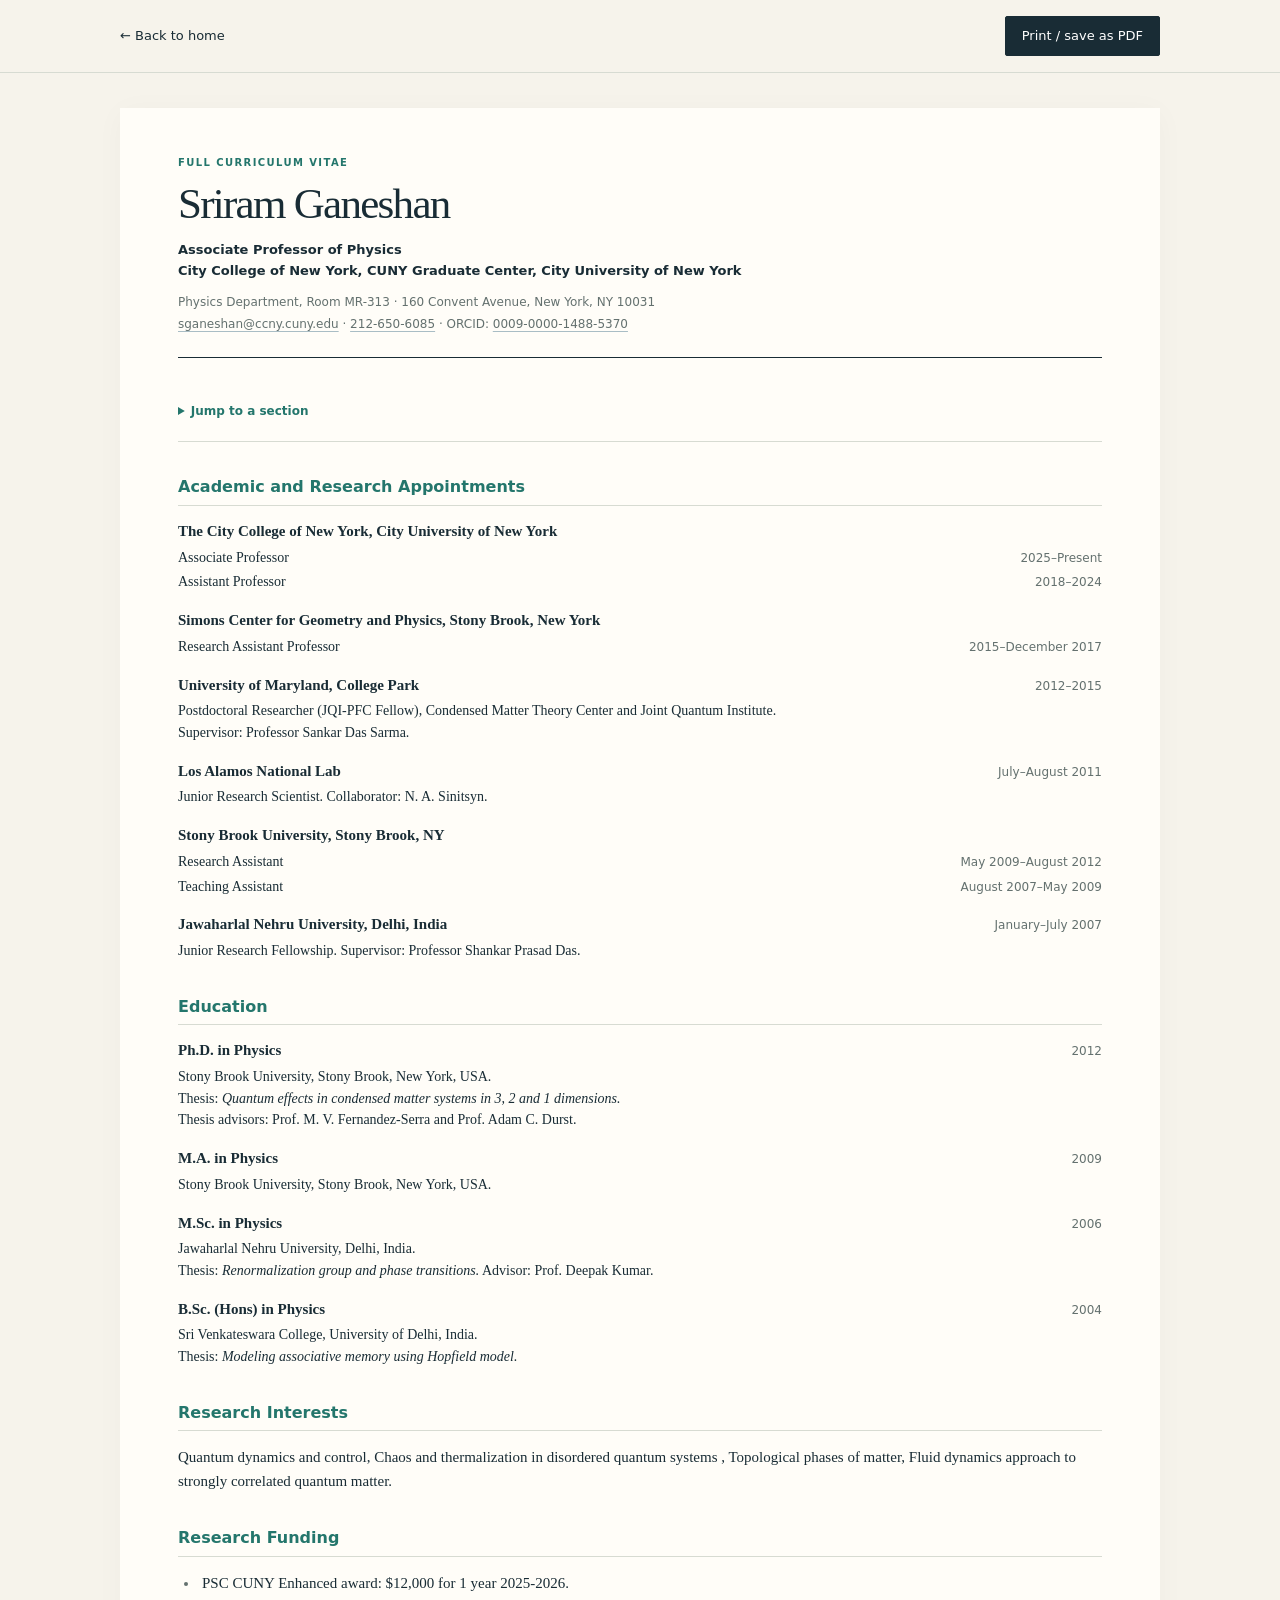
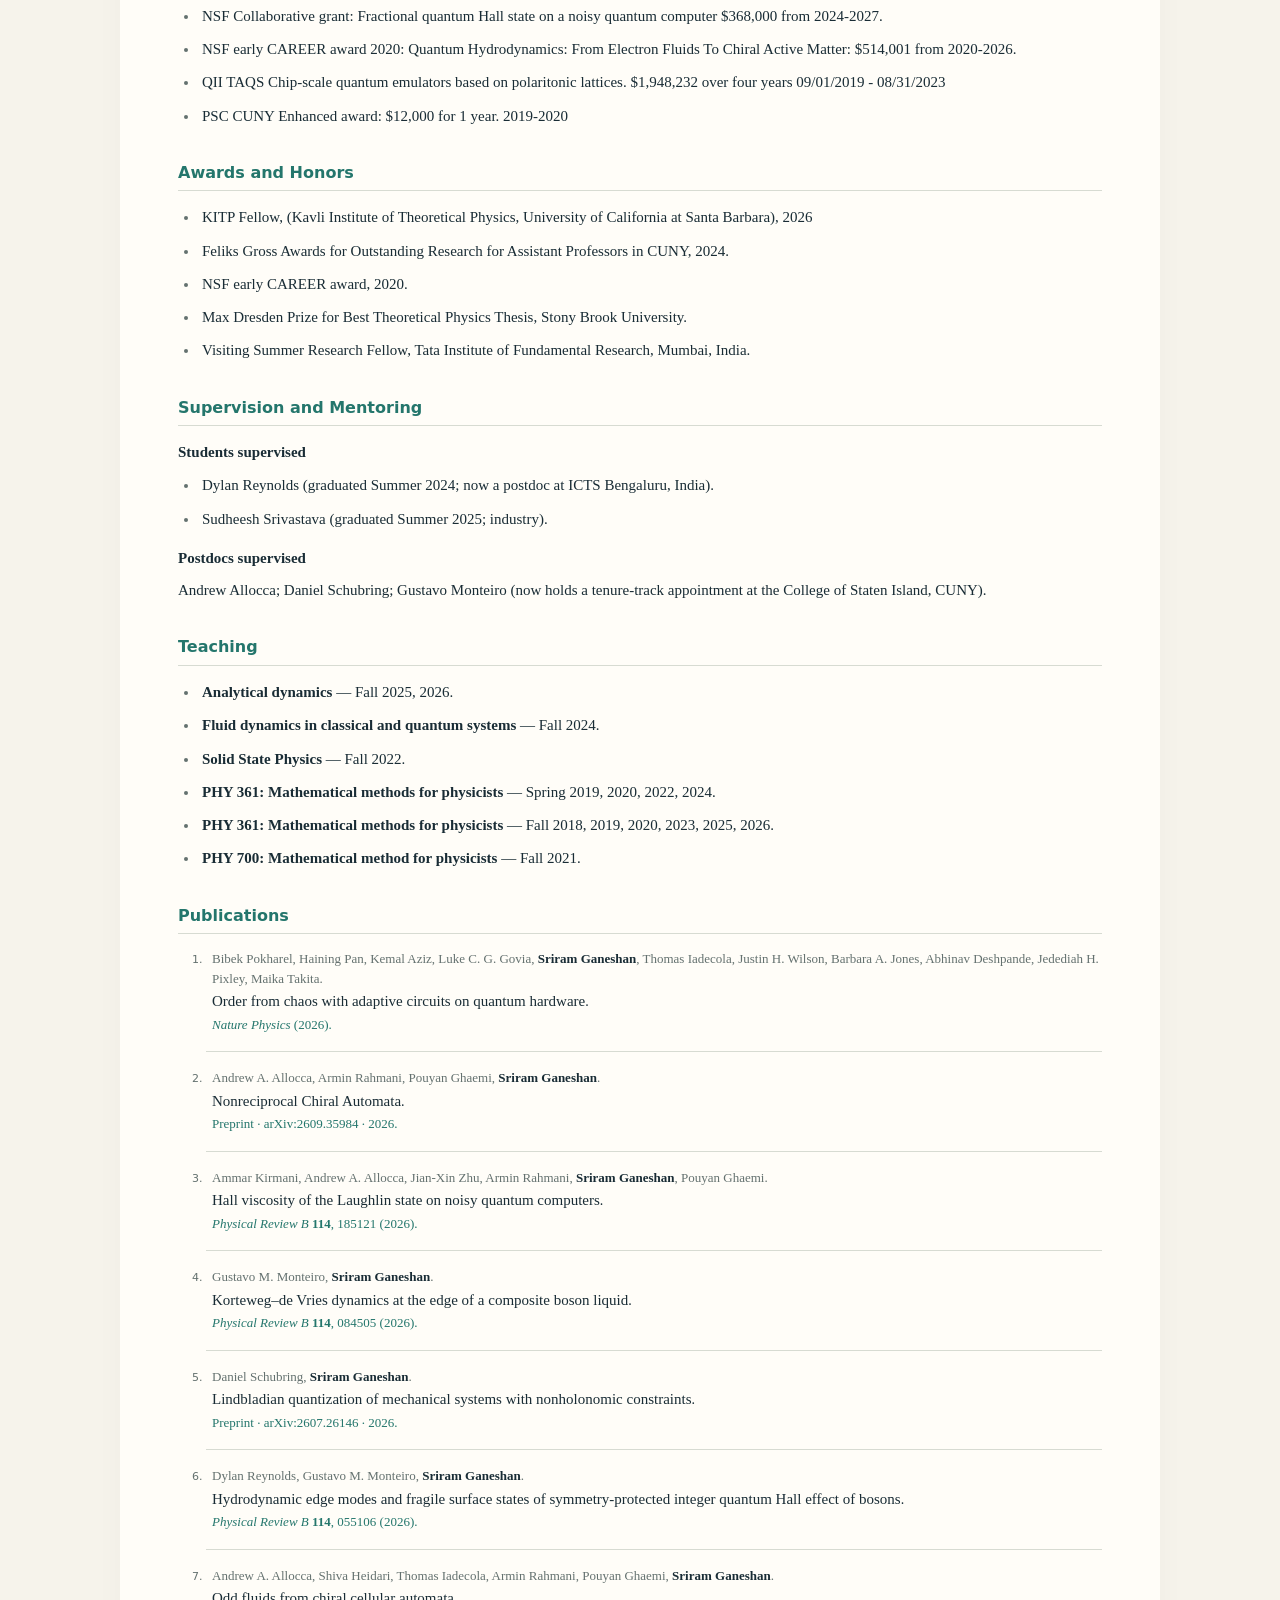
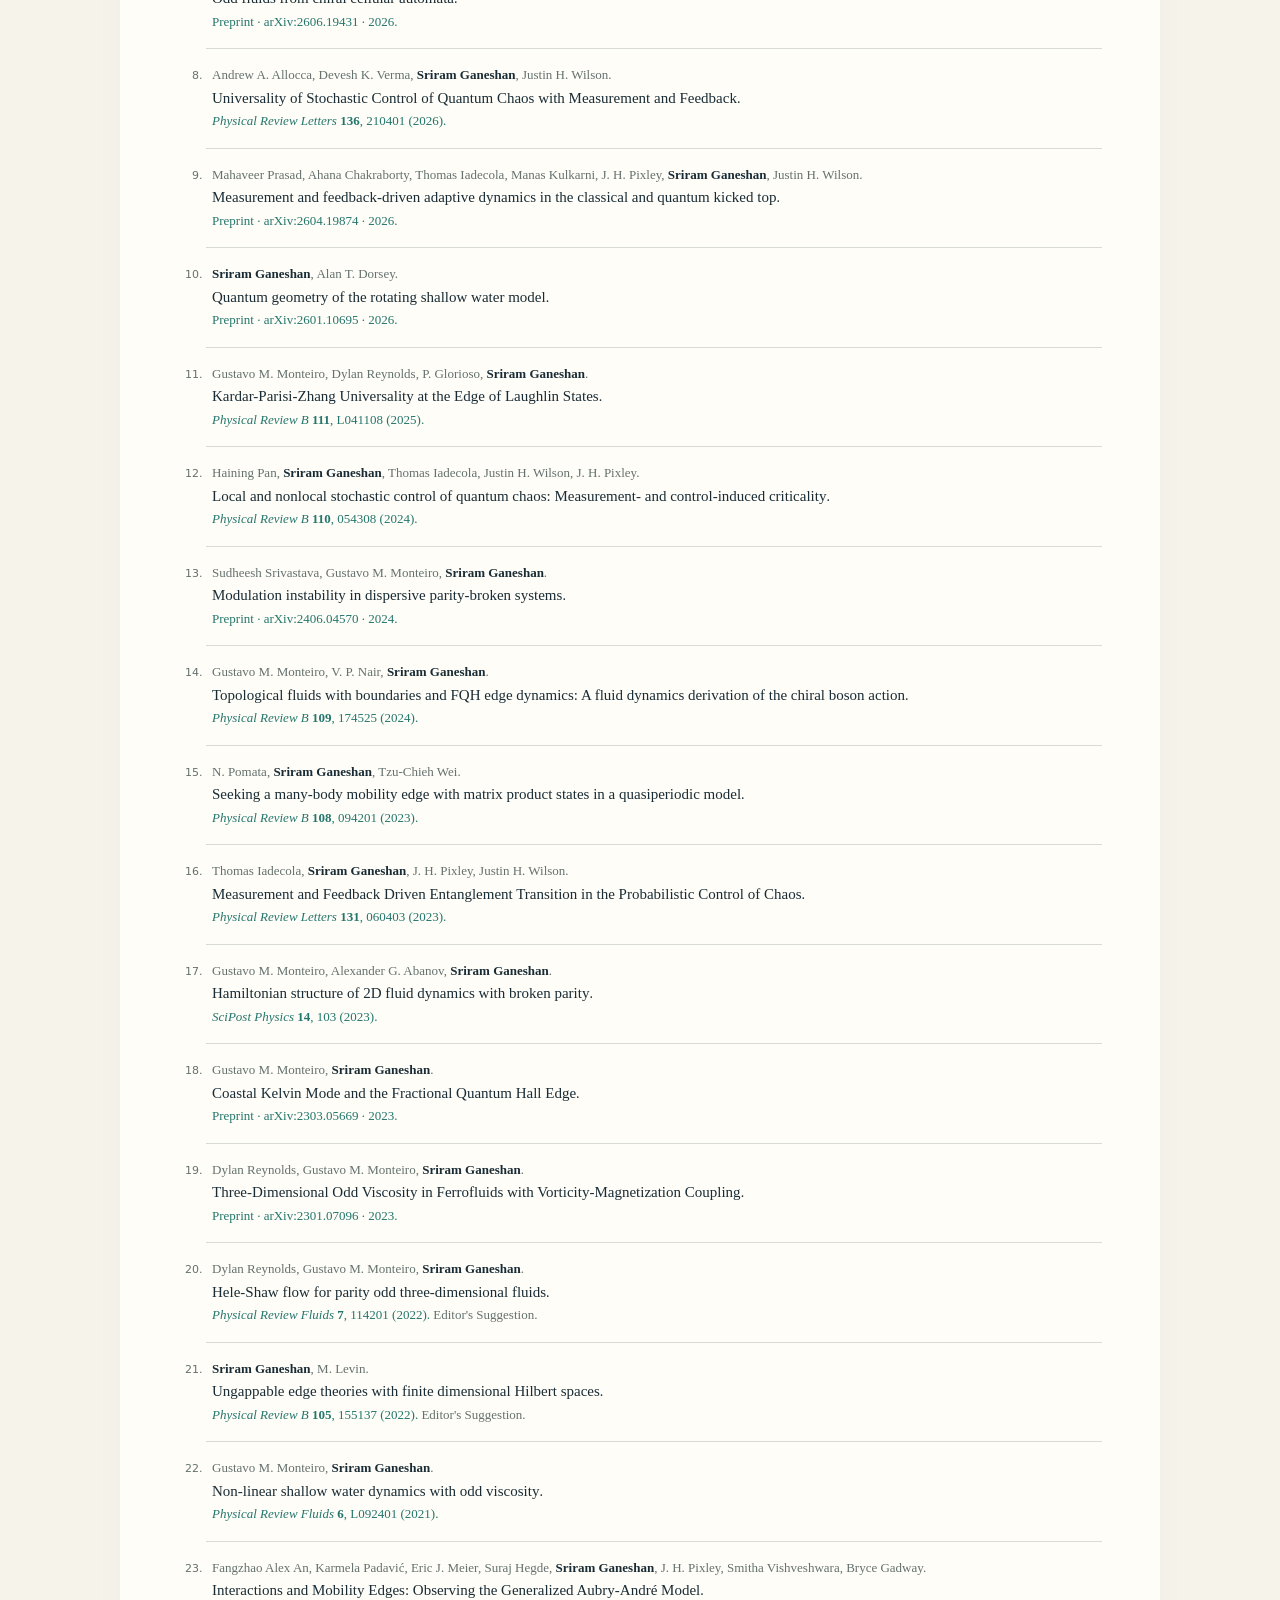
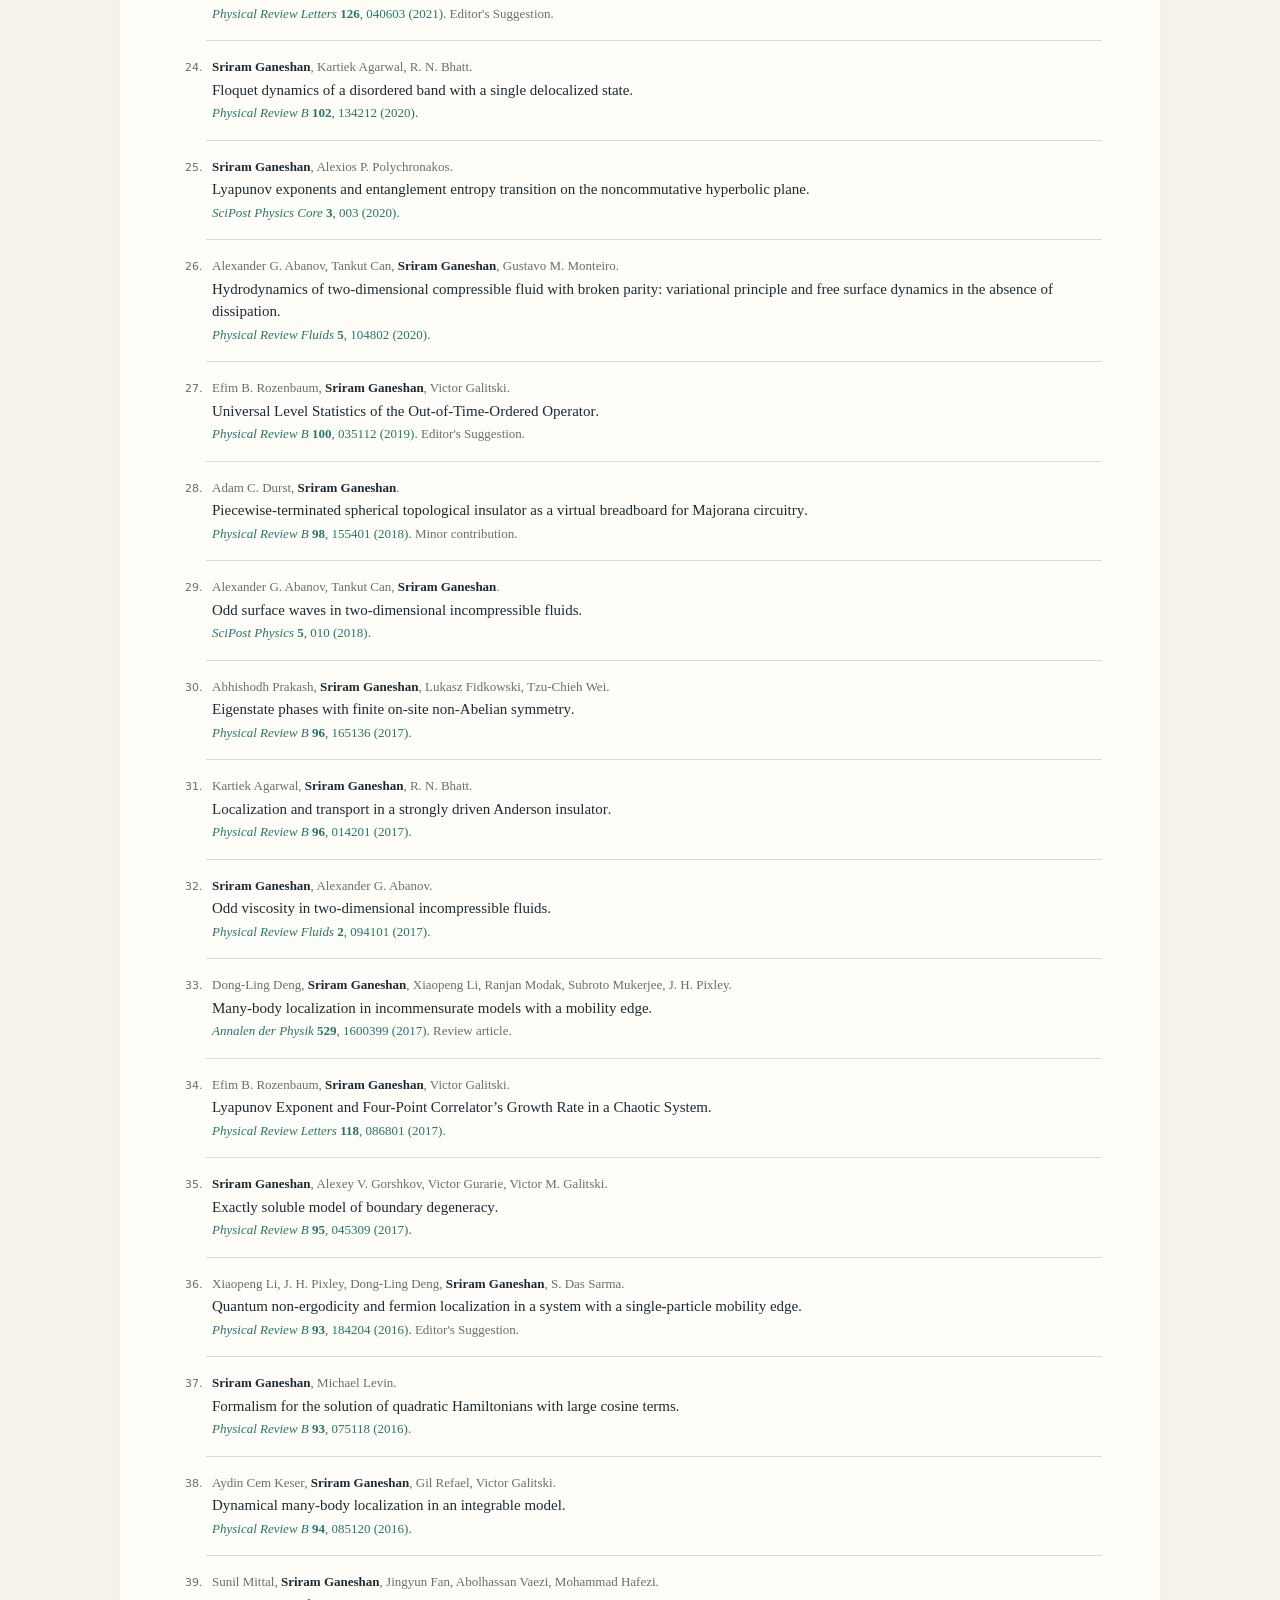
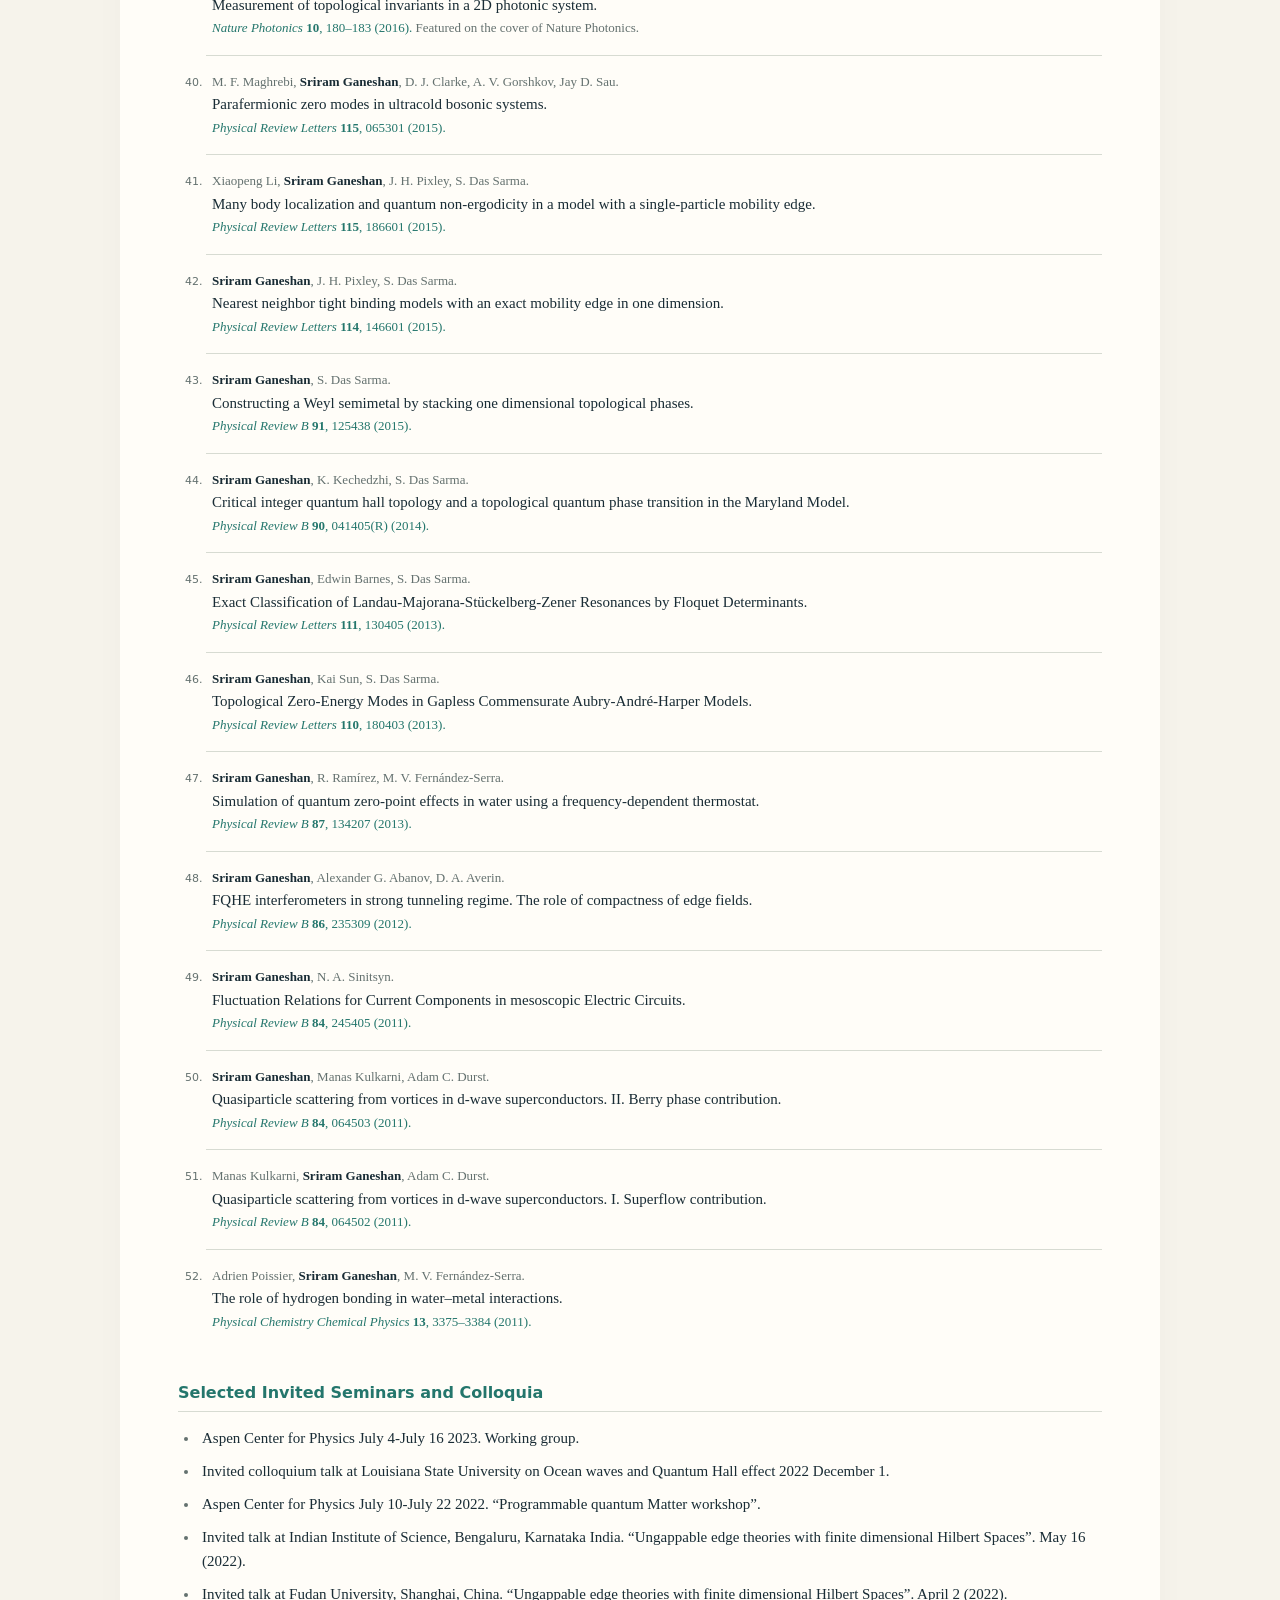
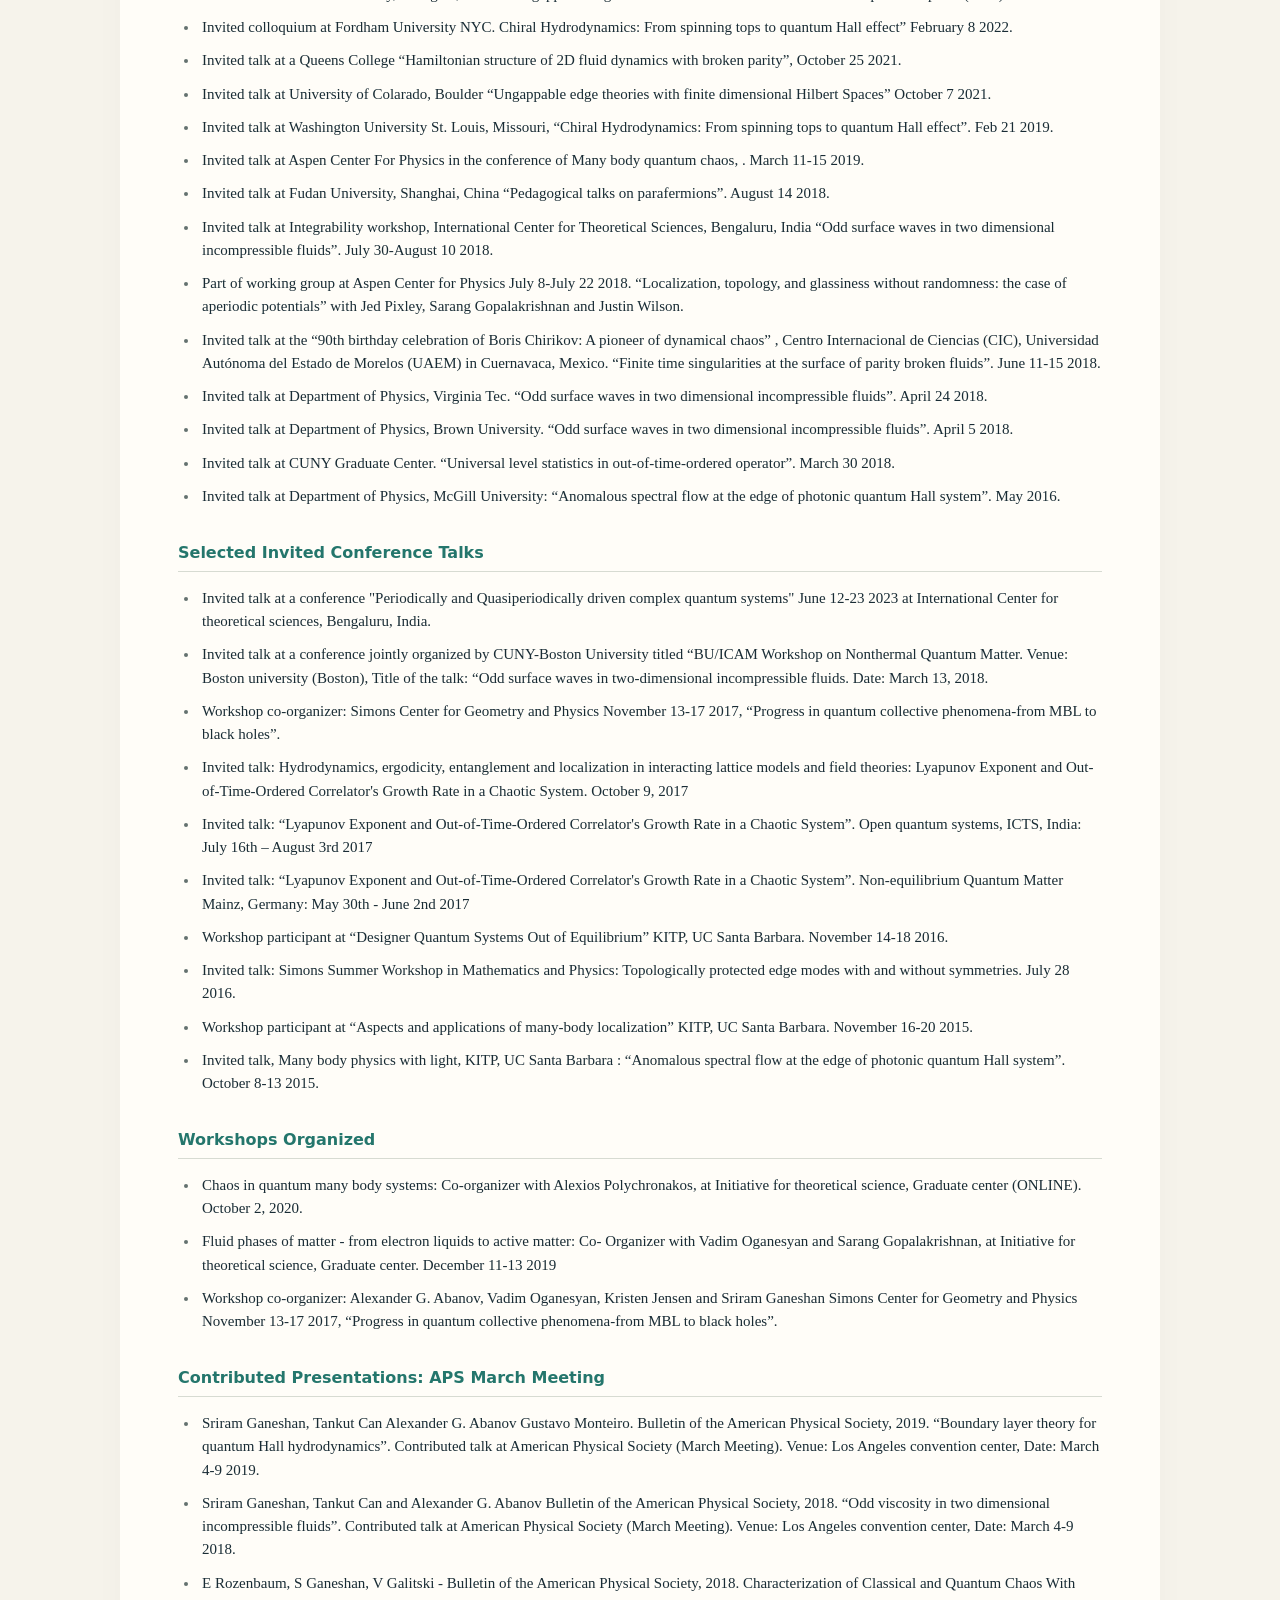
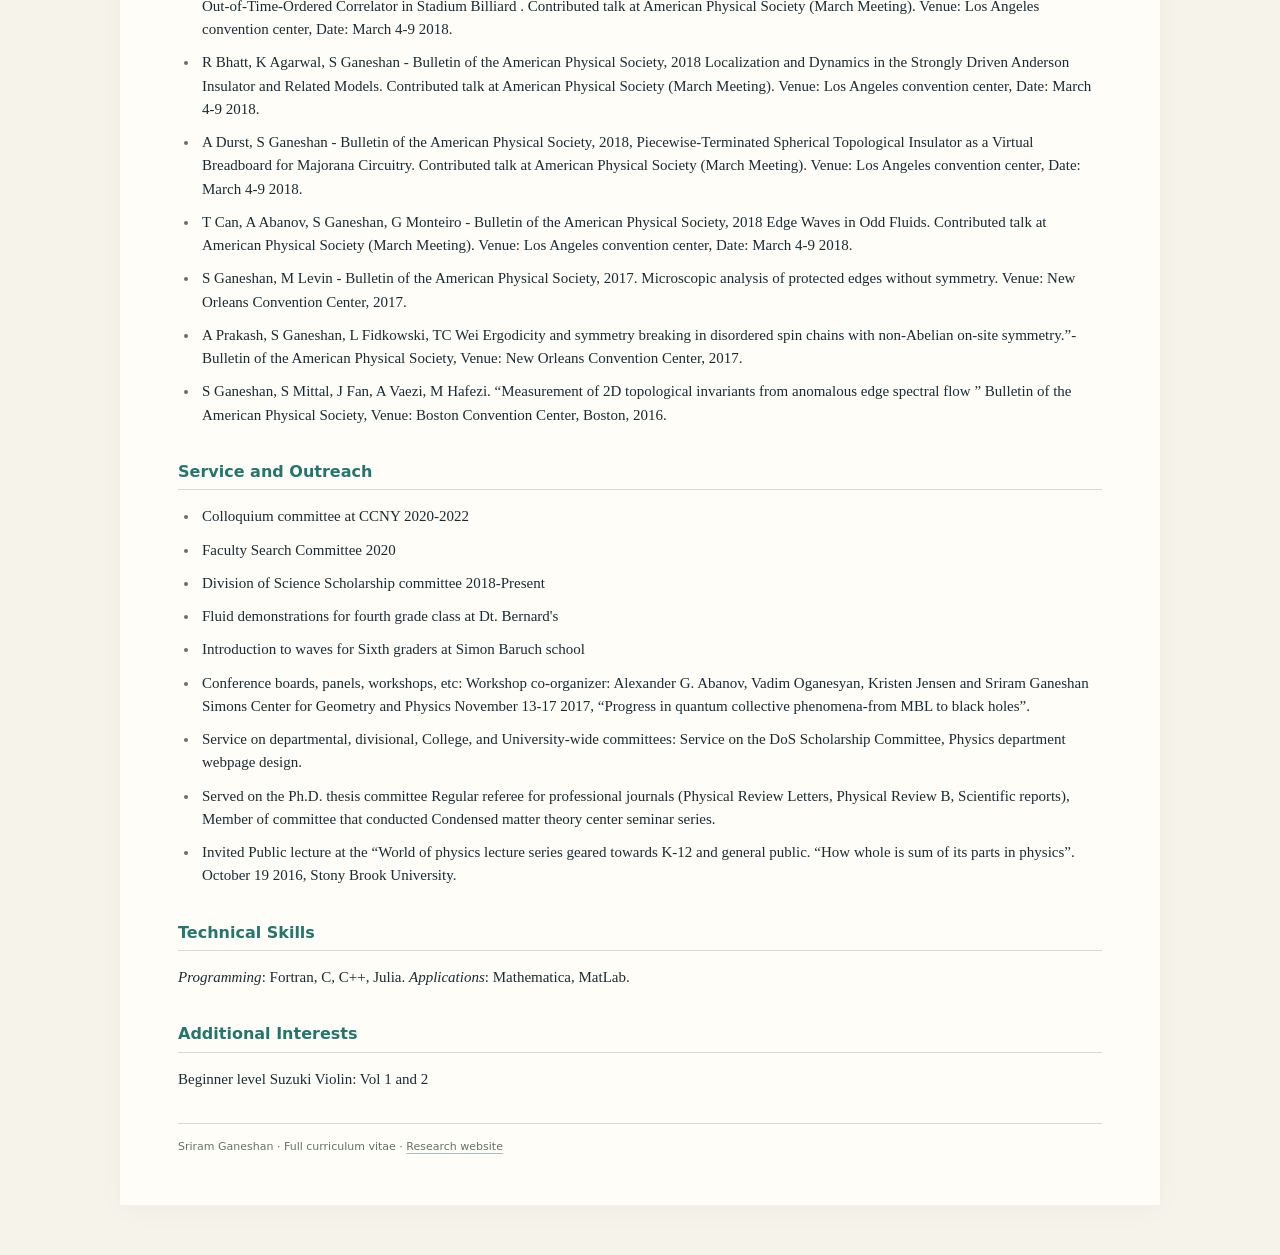
==== commit b2c4a7ac: "Remove equal-contribution notes and homepage subheading" ====
--- a/cv.html
+++ b/cv.html
@@ -6,4 +6,4 @@
 @media(prefers-reduced-motion:reduce){html{scroll-behavior:auto}}
 @page{size:letter;margin:.65in .7in}
 @media print{html,body{background:#fff;color:#15232a;font-size:10.5pt;line-height:1.3}.toolbar,.contents{display:none}.cv{max-width:none;padding:0;margin:0;background:#fff;box-shadow:none}.cv-header{margin-bottom:18px;padding-bottom:14px}h1{font-size:27pt}.eyebrow{font-size:8pt}.position{font-size:10pt}.contact{font-size:8.5pt}h2{font-size:12pt;margin-top:18px;margin-bottom:9px;padding-bottom:4px}h3{font-size:10.5pt}.entry{margin-bottom:10px}.entry-detail{font-size:10pt}.period{font-size:9pt}.entry-head,.cv-role{display:flex}.entry-head>.period,.cv-role .period{display:inline}.publication-list li{font-size:10pt;line-height:1.25;margin-bottom:9px;padding-bottom:8px}.paper-title{font-size:10.5pt}.paper-authors,.paper-citation{font-size:9.5pt}.publication-list li::marker{font-size:8.5pt}li{margin-bottom:7px}a{color:inherit;text-decoration:none}.cv-footer{font-size:8pt}}
-</style></head><body><nav class="toolbar" aria-label="CV navigation"><a class="back" href="index.html">← Back to home</a><button class="print-button" type="button" id="print-cv">Print / save as PDF</button></nav><main class="cv"><header class="cv-header"><p class="eyebrow">Full curriculum vitae</p><h1>Sriram Ganeshan</h1><p class="position">Associate Professor of Physics<br>City College of New York, CUNY Graduate Center, City University of New York</p><p class="contact">Physics Department, Room MR-313 · 160 Convent Avenue, New York, NY 10031<br><a href="mailto:sganeshan@ccny.cuny.edu">sganeshan@ccny.cuny.edu</a> · <a href="tel:+12126506085">212-650-6085</a> · ORCID: <a href="https://orcid.org/0009-0000-1488-5370">0009-0000-1488-5370</a></p></header><details class="contents"><summary>Jump to a section</summary><nav class="contents-links" aria-label="CV sections"><a href="#cv-academic-and-research-appointments">Academic and Research Appointments</a><a href="#cv-education">Education</a><a href="#cv-research-interests">Research Interests</a><a href="#cv-research-funding">Research Funding</a><a href="#cv-awards-and-honors">Awards and Honors</a><a href="#cv-supervision-and-mentoring">Supervision and Mentoring</a><a href="#cv-teaching">Teaching</a><a href="#cv-publications">Publications</a><a href="#cv-selected-invited-seminars-and-colloquia">Selected Invited Seminars and Colloquia</a><a href="#cv-selected-invited-conference-talks">Selected Invited Conference Talks</a><a href="#cv-workshops-organized">Workshops Organized</a><a href="#cv-contributed-presentations-aps-march-meeting">Contributed Presentations: APS March Meeting</a><a href="#cv-service-and-outreach">Service and Outreach</a><a href="#cv-technical-skills">Technical Skills</a><a href="#cv-additional-interests">Additional Interests</a></nav></details><section id="cv-academic-and-research-appointments"><h2>Academic and Research Appointments</h2><article class="entry"><div class="entry-head"><h3>The City College of New York, City University of New York</h3></div><div class="entry-detail"><div class="cv-role"><span>Associate Professor</span><span class="period">2025–Present</span></div> <div class="cv-role"><span>Assistant Professor</span><span class="period">2018–2024</span></div></div></article><article class="entry"><div class="entry-head"><h3>Simons Center for Geometry and Physics, Stony Brook, New York</h3></div><div class="entry-detail"><div class="cv-role"><span>Research Assistant Professor</span><span class="period">2015–December 2017</span></div></div></article><article class="entry"><div class="entry-head"><h3>University of Maryland, College Park</h3><span class="period">2012–2015</span></div><div class="entry-detail">Postdoctoral Researcher (JQI-PFC Fellow), Condensed Matter Theory Center and Joint Quantum Institute.<br> Supervisor: Professor Sankar Das Sarma.</div></article><article class="entry"><div class="entry-head"><h3>Los Alamos National Lab</h3><span class="period">July–August 2011</span></div><div class="entry-detail">Junior Research Scientist. Collaborator: N. A. Sinitsyn.</div></article><article class="entry"><div class="entry-head"><h3>Stony Brook University, Stony Brook, NY</h3></div><div class="entry-detail"><div class="cv-role"><span>Research Assistant</span><span class="period">May 2009–August 2012</span></div> <div class="cv-role"><span>Teaching Assistant</span><span class="period">August 2007–May 2009</span></div></div></article><article class="entry"><div class="entry-head"><h3>Jawaharlal Nehru University, Delhi, India</h3><span class="period">January–July 2007</span></div><div class="entry-detail">Junior Research Fellowship. Supervisor: Professor Shankar Prasad Das.</div></article></section><section id="cv-education"><h2>Education</h2><article class="entry"><div class="entry-head"><h3>Ph.D. in Physics</h3><span class="period">2012</span></div><div class="entry-detail">Stony Brook University, Stony Brook, New York, USA.<br> Thesis: <em>Quantum effects in condensed matter systems in 3, 2 and 1 dimensions.</em><br> Thesis advisors: Prof. M. V. Fernandez-Serra and Prof. Adam C. Durst.</div></article><article class="entry"><div class="entry-head"><h3>M.A. in Physics</h3><span class="period">2009</span></div><div class="entry-detail">Stony Brook University, Stony Brook, New York, USA.</div></article><article class="entry"><div class="entry-head"><h3>M.Sc. in Physics</h3><span class="period">2006</span></div><div class="entry-detail">Jawaharlal Nehru University, Delhi, India.<br> Thesis: <em>Renormalization group and phase transitions.</em> Advisor: Prof. Deepak Kumar.</div></article><article class="entry"><div class="entry-head"><h3>B.Sc. (Hons) in Physics</h3><span class="period">2004</span></div><div class="entry-detail">Sri Venkateswara College, University of Delhi, India.<br> Thesis: <em>Modeling associative memory using Hopfield model.</em></div></article></section><section id="cv-research-interests"><h2>Research Interests</h2><p>Quantum dynamics and control, Chaos and thermalization in disordered quantum systems , Topological phases of matter, Fluid dynamics approach to strongly correlated quantum matter.</p></section><section id="cv-research-funding"><h2>Research Funding</h2><ul><li>PSC CUNY Enhanced award: $12,000 for 1 year 2025-2026.</li><li>NSF Collaborative grant: Fractional quantum Hall state on a noisy quantum computer $368,000 from 2024-2027.</li><li>NSF early CAREER award 2020: Quantum Hydrodynamics: From Electron Fluids To Chiral Active Matter: $514,001 from 2020-2026.</li><li>QII TAQS Chip-scale quantum emulators based on polaritonic lattices. $1,948,232 over four years 09/01/2019 - 08/31/2023</li><li>PSC CUNY Enhanced award: $12,000 for 1 year. 2019-2020</li></ul></section><section id="cv-awards-and-honors"><h2>Awards and Honors</h2><ul><li>KITP Fellow, (Kavli Institute of Theoretical Physics, University of California at Santa Barbara), 2026</li><li>Feliks Gross Awards for Outstanding Research for Assistant Professors in CUNY, 2024.</li><li>NSF early CAREER award, 2020.</li><li>Max Dresden Prize for Best Theoretical Physics Thesis, Stony Brook University.</li><li>Visiting Summer Research Fellow, Tata Institute of Fundamental Research, Mumbai, India.</li></ul></section><section id="cv-supervision-and-mentoring"><h2>Supervision and Mentoring</h2><p><strong>Students supervised</strong></p><ul><li>Dylan Reynolds (graduated Summer 2024; now a postdoc at ICTS Bengaluru, India).</li><li>Sudheesh Srivastava (graduated Summer 2025; industry).</li></ul><p><strong>Postdocs supervised</strong></p><p> Andrew Allocca; Daniel Schubring; Gustavo Monteiro (now holds a tenure-track appointment at the College of Staten Island, CUNY).</p></section><section id="cv-teaching"><h2>Teaching</h2><ul><li><strong>Analytical dynamics</strong> — Fall 2025, 2026.</li><li><strong>Fluid dynamics in classical and quantum systems</strong> — Fall 2024.</li><li><strong>Solid State Physics</strong> — Fall 2022.</li><li><strong>PHY 361: Mathematical methods for physicists</strong> — Spring 2019, 2020, 2022, 2024.</li><li><strong>PHY 361: Mathematical methods for physicists</strong> — Fall 2018, 2019, 2020, 2023, 2025, 2026.</li><li><strong>PHY 700: Mathematical method for physicists</strong> — Fall 2021.</li></ul></section><section id="cv-publications" class="publications"><h2>Publications</h2><ol class="publication-list"><li id="cv-pub-01"><p class="paper-authors">Bibek Pokharel, Haining Pan, Kemal Aziz, Luke C. G. Govia, <strong>Sriram Ganeshan</strong>, Thomas Iadecola, Justin H. Wilson, Barbara A. Jones, Abhinav Deshpande, Jedediah H. Pixley, Maika Takita.</p><p><a class="paper-title" href="https://doi.org/10.1038/s41567-026-03470-6">Order from chaos with adaptive circuits on quantum hardware</a>.</p><p class="paper-citation"><em>Nature Physics</em> (2026).</p></li><li id="cv-pub-02"><p class="paper-authors">Andrew A. Allocca, Armin Rahmani, Pouyan Ghaemi, <strong>Sriram Ganeshan</strong>.</p><p><a class="paper-title" href="https://arxiv.org/abs/2609.35984">Nonreciprocal Chiral Automata</a>.</p><p class="paper-citation">Preprint · arXiv:2609.35984 · 2026.</p></li><li id="cv-pub-03"><p class="paper-authors">Ammar Kirmani, Andrew A. Allocca, Jian-Xin Zhu, Armin Rahmani, <strong>Sriram Ganeshan</strong>, Pouyan Ghaemi.</p><p><a class="paper-title" href="https://doi.org/10.1103/2g6v-fqbr">Hall viscosity of the Laughlin state on noisy quantum computers</a>.</p><p class="paper-citation"><em>Physical Review B</em> <strong>114</strong>, 185121 (2026).</p></li><li id="cv-pub-04"><p class="paper-authors">Gustavo M. Monteiro, <strong>Sriram Ganeshan</strong>.</p><p><a class="paper-title" href="https://doi.org/10.1103/5s1b-3ssb">Korteweg–de Vries dynamics at the edge of a composite boson liquid</a>.</p><p class="paper-citation"><em>Physical Review B</em> <strong>114</strong>, 084505 (2026).</p></li><li id="cv-pub-05"><p class="paper-authors">Daniel Schubring, <strong>Sriram Ganeshan</strong>.</p><p><a class="paper-title" href="https://arxiv.org/abs/2607.26146">Lindbladian quantization of mechanical systems with nonholonomic constraints</a>.</p><p class="paper-citation">Preprint · arXiv:2607.26146 · 2026.</p></li><li id="cv-pub-13"><p class="paper-authors">Dylan Reynolds, Gustavo M. Monteiro, <strong>Sriram Ganeshan</strong>.</p><p><a class="paper-title" href="https://doi.org/10.1103/h5py-sxyq">Hydrodynamic edge modes and fragile surface states of symmetry-protected integer quantum Hall effect of bosons</a>.</p><p class="paper-citation"><em>Physical Review B</em> <strong>114</strong>, 055106 (2026).</p></li><li id="cv-pub-06"><p class="paper-authors">Andrew A. Allocca, Shiva Heidari, Thomas Iadecola, Armin Rahmani, Pouyan Ghaemi, <strong>Sriram Ganeshan</strong>.</p><p><a class="paper-title" href="https://arxiv.org/abs/2606.19431">Odd fluids from chiral cellular automata</a>.</p><p class="paper-citation">Preprint · arXiv:2606.19431 · 2026.</p></li><li id="cv-pub-07"><p class="paper-authors">Andrew A. Allocca, Devesh K. Verma, <strong>Sriram Ganeshan</strong>, Justin H. Wilson.</p><p><a class="paper-title" href="https://doi.org/10.1103/xgfv-p42g">Universality of Stochastic Control of Quantum Chaos with Measurement and Feedback</a>.</p><p class="paper-citation"><em>Physical Review Letters</em> <strong>136</strong>, 210401 (2026).</p></li><li id="cv-pub-08"><p class="paper-authors">Mahaveer Prasad, Ahana Chakraborty, Thomas Iadecola, Manas Kulkarni, J. H. Pixley, <strong>Sriram Ganeshan</strong>, Justin H. Wilson.</p><p><a class="paper-title" href="https://arxiv.org/abs/2604.19874">Measurement and feedback-driven adaptive dynamics in the classical and quantum kicked top</a>.</p><p class="paper-citation">Preprint · arXiv:2604.19874 · 2026.</p></li><li id="cv-pub-09"><p class="paper-authors"><strong>Sriram Ganeshan</strong>, Alan T. Dorsey.</p><p><a class="paper-title" href="https://arxiv.org/abs/2601.10695">Quantum geometry of the rotating shallow water model</a>.</p><p class="paper-citation">Preprint · arXiv:2601.10695 · 2026.</p></li><li id="cv-pub-10"><p class="paper-authors">Gustavo M. Monteiro, Dylan Reynolds, P. Glorioso, <strong>Sriram Ganeshan</strong>.</p><p><a class="paper-title" href="https://doi.org/10.1103/PhysRevB.111.L041108">Kardar-Parisi-Zhang Universality at the Edge of Laughlin States</a>.</p><p class="paper-citation"><em>Physical Review B</em> <strong>111</strong>, L041108 (2025).</p></li><li id="cv-pub-11"><p class="paper-authors">Haining Pan, <strong>Sriram Ganeshan</strong>, Thomas Iadecola, Justin H. Wilson, J. H. Pixley.</p><p><a class="paper-title" href="https://doi.org/10.1103/PhysRevB.110.054308">Local and nonlocal stochastic control of quantum chaos: Measurement- and control-induced criticality</a>.</p><p class="paper-citation"><em>Physical Review B</em> <strong>110</strong>, 054308 (2024).</p></li><li id="cv-pub-12"><p class="paper-authors">Sudheesh Srivastava, Gustavo M. Monteiro, <strong>Sriram Ganeshan</strong>.</p><p><a class="paper-title" href="https://arxiv.org/abs/2406.04570">Modulation instability in dispersive parity-broken systems</a>.</p><p class="paper-citation">Preprint · arXiv:2406.04570 · 2024.</p></li><li id="cv-pub-14"><p class="paper-authors">Gustavo M. Monteiro, V. P. Nair, <strong>Sriram Ganeshan</strong>.</p><p><a class="paper-title" href="https://doi.org/10.1103/PhysRevB.109.174525">Topological fluids with boundaries and FQH edge dynamics: A fluid dynamics derivation of the chiral boson action</a>.</p><p class="paper-citation"><em>Physical Review B</em> <strong>109</strong>, 174525 (2024).</p></li><li id="cv-pub-15"><p class="paper-authors">N. Pomata, <strong>Sriram Ganeshan</strong>, Tzu-Chieh Wei.</p><p><a class="paper-title" href="https://doi.org/10.1103/PhysRevB.108.094201">Seeking a many-body mobility edge with matrix product states in a quasiperiodic model</a>.</p><p class="paper-citation"><em>Physical Review B</em> <strong>108</strong>, 094201 (2023).</p></li><li id="cv-pub-16"><p class="paper-authors">Thomas Iadecola, <strong>Sriram Ganeshan</strong>, J. H. Pixley, Justin H. Wilson.</p><p><a class="paper-title" href="https://doi.org/10.1103/PhysRevLett.131.060403">Measurement and Feedback Driven Entanglement Transition in the Probabilistic Control of Chaos</a>.</p><p class="paper-citation"><em>Physical Review Letters</em> <strong>131</strong>, 060403 (2023).</p></li><li id="cv-pub-17"><p class="paper-authors">Gustavo M. Monteiro, Alexander G. Abanov, <strong>Sriram Ganeshan</strong>.</p><p><a class="paper-title" href="https://doi.org/10.21468/SciPostPhys.14.5.103">Hamiltonian structure of 2D fluid dynamics with broken parity</a>.</p><p class="paper-citation"><em>SciPost Physics</em> <strong>14</strong>, 103 (2023).</p></li><li id="cv-pub-18"><p class="paper-authors">Gustavo M. Monteiro, <strong>Sriram Ganeshan</strong>.</p><p><a class="paper-title" href="https://arxiv.org/abs/2303.05669">Coastal Kelvin Mode and the Fractional Quantum Hall Edge</a>.</p><p class="paper-citation">Preprint · arXiv:2303.05669 · 2023.</p></li><li id="cv-pub-19"><p class="paper-authors">Dylan Reynolds, Gustavo M. Monteiro, <strong>Sriram Ganeshan</strong>.</p><p><a class="paper-title" href="https://arxiv.org/abs/2301.07096">Three-Dimensional Odd Viscosity in Ferrofluids with Vorticity-Magnetization Coupling</a>.</p><p class="paper-citation">Preprint · arXiv:2301.07096 · 2023.</p></li><li id="cv-pub-20"><p class="paper-authors">Dylan Reynolds, Gustavo M. Monteiro, <strong>Sriram Ganeshan</strong>.</p><p><a class="paper-title" href="https://doi.org/10.1103/PhysRevFluids.7.114201">Hele-Shaw flow for parity odd three-dimensional fluids</a>.</p><p class="paper-citation"><em>Physical Review Fluids</em> <strong>7</strong>, 114201 (2022). <span class="paper-note">Editor&#x27;s Suggestion.</span></p></li><li id="cv-pub-21"><p class="paper-authors"><strong>Sriram Ganeshan</strong>, M. Levin.</p><p><a class="paper-title" href="https://doi.org/10.1103/PhysRevB.105.155137">Ungappable edge theories with finite dimensional Hilbert spaces</a>.</p><p class="paper-citation"><em>Physical Review B</em> <strong>105</strong>, 155137 (2022). <span class="paper-note">Editor&#x27;s Suggestion.</span></p></li><li id="cv-pub-22"><p class="paper-authors">Gustavo M. Monteiro, <strong>Sriram Ganeshan</strong>.</p><p><a class="paper-title" href="https://doi.org/10.1103/PhysRevFluids.6.L092401">Non-linear shallow water dynamics with odd viscosity</a>.</p><p class="paper-citation"><em>Physical Review Fluids</em> <strong>6</strong>, L092401 (2021).</p></li><li id="cv-pub-23"><p class="paper-authors">Fangzhao Alex An, Karmela Padavić, Eric J. Meier, Suraj Hegde, <strong>Sriram Ganeshan</strong>, J. H. Pixley, Smitha Vishveshwara, Bryce Gadway.</p><p><a class="paper-title" href="https://doi.org/10.1103/PhysRevLett.126.040603">Interactions and Mobility Edges: Observing the Generalized Aubry-André Model</a>.</p><p class="paper-citation"><em>Physical Review Letters</em> <strong>126</strong>, 040603 (2021). <span class="paper-note">Editor&#x27;s Suggestion.</span></p></li><li id="cv-pub-24"><p class="paper-authors"><strong>Sriram Ganeshan</strong>, Kartiek Agarwal, R. N. Bhatt.</p><p><a class="paper-title" href="https://doi.org/10.1103/PhysRevB.102.134212">Floquet dynamics of a disordered band with a single delocalized state</a>.</p><p class="paper-citation"><em>Physical Review B</em> <strong>102</strong>, 134212 (2020).</p></li><li id="cv-pub-25"><p class="paper-authors"><strong>Sriram Ganeshan</strong>, Alexios P. Polychronakos.</p><p><a class="paper-title" href="https://doi.org/10.21468/SciPostPhysCore.3.1.003">Lyapunov exponents and entanglement entropy transition on the noncommutative hyperbolic plane</a>.</p><p class="paper-citation"><em>SciPost Physics Core</em> <strong>3</strong>, 003 (2020).</p></li><li id="cv-pub-26"><p class="paper-authors">Alexander G. Abanov, Tankut Can, <strong>Sriram Ganeshan</strong>, Gustavo M. Monteiro.</p><p><a class="paper-title" href="https://doi.org/10.1103/PhysRevFluids.5.104802">Hydrodynamics of two-dimensional compressible fluid with broken parity: variational principle and free surface dynamics in the absence of dissipation</a>.</p><p class="paper-citation"><em>Physical Review Fluids</em> <strong>5</strong>, 104802 (2020). <span class="paper-note">Equal contribution.</span></p></li><li id="cv-pub-27"><p class="paper-authors">Efim B. Rozenbaum, <strong>Sriram Ganeshan</strong>, Victor Galitski.</p><p><a class="paper-title" href="https://doi.org/10.1103/PhysRevB.100.035112">Universal Level Statistics of the Out-of-Time-Ordered Operator</a>.</p><p class="paper-citation"><em>Physical Review B</em> <strong>100</strong>, 035112 (2019). <span class="paper-note">Editor&#x27;s Suggestion · Equal contribution.</span></p></li><li id="cv-pub-28"><p class="paper-authors">Adam C. Durst, <strong>Sriram Ganeshan</strong>.</p><p><a class="paper-title" href="https://doi.org/10.1103/PhysRevB.98.155401">Piecewise-terminated spherical topological insulator as a virtual breadboard for Majorana circuitry</a>.</p><p class="paper-citation"><em>Physical Review B</em> <strong>98</strong>, 155401 (2018). <span class="paper-note">Minor contribution.</span></p></li><li id="cv-pub-29"><p class="paper-authors">Alexander G. Abanov, Tankut Can, <strong>Sriram Ganeshan</strong>.</p><p><a class="paper-title" href="https://doi.org/10.21468/SciPostPhys.5.1.010">Odd surface waves in two-dimensional incompressible fluids</a>.</p><p class="paper-citation"><em>SciPost Physics</em> <strong>5</strong>, 010 (2018).</p></li><li id="cv-pub-30"><p class="paper-authors">Abhishodh Prakash, <strong>Sriram Ganeshan</strong>, Lukasz Fidkowski, Tzu-Chieh Wei.</p><p><a class="paper-title" href="https://doi.org/10.1103/PhysRevB.96.165136">Eigenstate phases with finite on-site non-Abelian symmetry</a>.</p><p class="paper-citation"><em>Physical Review B</em> <strong>96</strong>, 165136 (2017).</p></li><li id="cv-pub-31"><p class="paper-authors">Kartiek Agarwal, <strong>Sriram Ganeshan</strong>, R. N. Bhatt.</p><p><a class="paper-title" href="https://doi.org/10.1103/PhysRevB.96.014201">Localization and transport in a strongly driven Anderson insulator</a>.</p><p class="paper-citation"><em>Physical Review B</em> <strong>96</strong>, 014201 (2017).</p></li><li id="cv-pub-32"><p class="paper-authors"><strong>Sriram Ganeshan</strong>, Alexander G. Abanov.</p><p><a class="paper-title" href="https://doi.org/10.1103/PhysRevFluids.2.094101">Odd viscosity in two-dimensional incompressible fluids</a>.</p><p class="paper-citation"><em>Physical Review Fluids</em> <strong>2</strong>, 094101 (2017).</p></li><li id="cv-pub-33"><p class="paper-authors">Dong-Ling Deng, <strong>Sriram Ganeshan</strong>, Xiaopeng Li, Ranjan Modak, Subroto Mukerjee, J. H. Pixley.</p><p><a class="paper-title" href="https://doi.org/10.1002/andp.201600399">Many-body localization in incommensurate models with a mobility edge</a>.</p><p class="paper-citation"><em>Annalen der Physik</em> <strong>529</strong>, 1600399 (2017). <span class="paper-note">Review article.</span></p></li><li id="cv-pub-34"><p class="paper-authors">Efim B. Rozenbaum, <strong>Sriram Ganeshan</strong>, Victor Galitski.</p><p><a class="paper-title" href="https://doi.org/10.1103/PhysRevLett.118.086801">Lyapunov Exponent and Four-Point Correlator’s Growth Rate in a Chaotic System</a>.</p><p class="paper-citation"><em>Physical Review Letters</em> <strong>118</strong>, 086801 (2017).</p></li><li id="cv-pub-35"><p class="paper-authors"><strong>Sriram Ganeshan</strong>, Alexey V. Gorshkov, Victor Gurarie, Victor M. Galitski.</p><p><a class="paper-title" href="https://doi.org/10.1103/PhysRevB.95.045309">Exactly soluble model of boundary degeneracy</a>.</p><p class="paper-citation"><em>Physical Review B</em> <strong>95</strong>, 045309 (2017).</p></li><li id="cv-pub-36"><p class="paper-authors">Xiaopeng Li, J. H. Pixley, Dong-Ling Deng, <strong>Sriram Ganeshan</strong>, S. Das Sarma.</p><p><a class="paper-title" href="https://doi.org/10.1103/PhysRevB.93.184204">Quantum non-ergodicity and fermion localization in a system with a single-particle mobility edge</a>.</p><p class="paper-citation"><em>Physical Review B</em> <strong>93</strong>, 184204 (2016). <span class="paper-note">Editor&#x27;s Suggestion.</span></p></li><li id="cv-pub-37"><p class="paper-authors"><strong>Sriram Ganeshan</strong>, Michael Levin.</p><p><a class="paper-title" href="https://doi.org/10.1103/PhysRevB.93.075118">Formalism for the solution of quadratic Hamiltonians with large cosine terms</a>.</p><p class="paper-citation"><em>Physical Review B</em> <strong>93</strong>, 075118 (2016).</p></li><li id="cv-pub-38"><p class="paper-authors">Aydin Cem Keser, <strong>Sriram Ganeshan</strong>, Gil Refael, Victor Galitski.</p><p><a class="paper-title" href="https://doi.org/10.1103/PhysRevB.94.085120">Dynamical many-body localization in an integrable model</a>.</p><p class="paper-citation"><em>Physical Review B</em> <strong>94</strong>, 085120 (2016).</p></li><li id="cv-pub-40"><p class="paper-authors">Sunil Mittal, <strong>Sriram Ganeshan</strong>, Jingyun Fan, Abolhassan Vaezi, Mohammad Hafezi.</p><p><a class="paper-title" href="https://doi.org/10.1038/nphoton.2016.10">Measurement of topological invariants in a 2D photonic system</a>.</p><p class="paper-citation"><em>Nature Photonics</em> <strong>10</strong>, 180–183 (2016). <span class="paper-note">Featured on the cover of Nature Photonics.</span></p></li><li id="cv-pub-39"><p class="paper-authors">M. F. Maghrebi, <strong>Sriram Ganeshan</strong>, D. J. Clarke, A. V. Gorshkov, Jay D. Sau.</p><p><a class="paper-title" href="https://doi.org/10.1103/PhysRevLett.115.065301">Parafermionic zero modes in ultracold bosonic systems</a>.</p><p class="paper-citation"><em>Physical Review Letters</em> <strong>115</strong>, 065301 (2015).</p></li><li id="cv-pub-41"><p class="paper-authors">Xiaopeng Li, <strong>Sriram Ganeshan</strong>, J. H. Pixley, S. Das Sarma.</p><p><a class="paper-title" href="https://doi.org/10.1103/PhysRevLett.115.186601">Many body localization and quantum non-ergodicity in a model with a single-particle mobility edge</a>.</p><p class="paper-citation"><em>Physical Review Letters</em> <strong>115</strong>, 186601 (2015).</p></li><li id="cv-pub-42"><p class="paper-authors"><strong>Sriram Ganeshan</strong>, J. H. Pixley, S. Das Sarma.</p><p><a class="paper-title" href="https://doi.org/10.1103/PhysRevLett.114.146601">Nearest neighbor tight binding models with an exact mobility edge in one dimension</a>.</p><p class="paper-citation"><em>Physical Review Letters</em> <strong>114</strong>, 146601 (2015).</p></li><li id="cv-pub-43"><p class="paper-authors"><strong>Sriram Ganeshan</strong>, S. Das Sarma.</p><p><a class="paper-title" href="https://doi.org/10.1103/PhysRevB.91.125438">Constructing a Weyl semimetal by stacking one dimensional topological phases</a>.</p><p class="paper-citation"><em>Physical Review B</em> <strong>91</strong>, 125438 (2015).</p></li><li id="cv-pub-44"><p class="paper-authors"><strong>Sriram Ganeshan</strong>, K. Kechedzhi, S. Das Sarma.</p><p><a class="paper-title" href="https://doi.org/10.1103/PhysRevB.90.041405">Critical integer quantum hall topology and a topological quantum phase transition in the Maryland Model</a>.</p><p class="paper-citation"><em>Physical Review B</em> <strong>90</strong>, 041405(R) (2014).</p></li><li id="cv-pub-45"><p class="paper-authors"><strong>Sriram Ganeshan</strong>, Edwin Barnes, S. Das Sarma.</p><p><a class="paper-title" href="https://doi.org/10.1103/PhysRevLett.111.130405">Exact Classification of Landau-Majorana-Stückelberg-Zener Resonances by Floquet Determinants</a>.</p><p class="paper-citation"><em>Physical Review Letters</em> <strong>111</strong>, 130405 (2013).</p></li><li id="cv-pub-46"><p class="paper-authors"><strong>Sriram Ganeshan</strong>, Kai Sun, S. Das Sarma.</p><p><a class="paper-title" href="https://doi.org/10.1103/PhysRevLett.110.180403">Topological Zero-Energy Modes in Gapless Commensurate Aubry-André-Harper Models</a>.</p><p class="paper-citation"><em>Physical Review Letters</em> <strong>110</strong>, 180403 (2013).</p></li><li id="cv-pub-47"><p class="paper-authors"><strong>Sriram Ganeshan</strong>, R. Ramírez, M. V. Fernández-Serra.</p><p><a class="paper-title" href="https://doi.org/10.1103/PhysRevB.87.134207">Simulation of quantum zero-point effects in water using a frequency-dependent thermostat</a>.</p><p class="paper-citation"><em>Physical Review B</em> <strong>87</strong>, 134207 (2013).</p></li><li id="cv-pub-48"><p class="paper-authors"><strong>Sriram Ganeshan</strong>, Alexander G. Abanov, D. A. Averin.</p><p><a class="paper-title" href="https://doi.org/10.1103/PhysRevB.86.235309">FQHE interferometers in strong tunneling regime. The role of compactness of edge fields</a>.</p><p class="paper-citation"><em>Physical Review B</em> <strong>86</strong>, 235309 (2012).</p></li><li id="cv-pub-49"><p class="paper-authors"><strong>Sriram Ganeshan</strong>, N. A. Sinitsyn.</p><p><a class="paper-title" href="https://doi.org/10.1103/PhysRevB.84.245405">Fluctuation Relations for Current Components in mesoscopic Electric Circuits</a>.</p><p class="paper-citation"><em>Physical Review B</em> <strong>84</strong>, 245405 (2011).</p></li><li id="cv-pub-50"><p class="paper-authors"><strong>Sriram Ganeshan</strong>, Manas Kulkarni, Adam C. Durst.</p><p><a class="paper-title" href="https://doi.org/10.1103/PhysRevB.84.064503">Quasiparticle scattering from vortices in d-wave superconductors. II. Berry phase contribution</a>.</p><p class="paper-citation"><em>Physical Review B</em> <strong>84</strong>, 064503 (2011).</p></li><li id="cv-pub-51"><p class="paper-authors">Manas Kulkarni, <strong>Sriram Ganeshan</strong>, Adam C. Durst.</p><p><a class="paper-title" href="https://doi.org/10.1103/PhysRevB.84.064502">Quasiparticle scattering from vortices in d-wave superconductors. I. Superflow contribution</a>.</p><p class="paper-citation"><em>Physical Review B</em> <strong>84</strong>, 064502 (2011).</p></li><li id="cv-pub-52"><p class="paper-authors">Adrien Poissier, <strong>Sriram Ganeshan</strong>, M. V. Fernández-Serra.</p><p><a class="paper-title" href="https://doi.org/10.1039/C0CP00994F">The role of hydrogen bonding in water–metal interactions</a>.</p><p class="paper-citation"><em>Physical Chemistry Chemical Physics</em> <strong>13</strong>, 3375–3384 (2011).</p></li></ol></section><section id="cv-selected-invited-seminars-and-colloquia"><h2>Selected Invited Seminars and Colloquia</h2><ul><li>Aspen Center for Physics July 4-July 16 2023. Working group.</li><li>Invited colloquium talk at Louisiana State University on Ocean waves and Quantum Hall effect 2022 December 1.</li><li>Aspen Center for Physics July 10-July 22 2022. “Programmable quantum Matter workshop”.</li><li>Invited talk at Indian Institute of Science, Bengaluru, Karnataka India. “Ungappable edge theories with finite dimensional Hilbert Spaces”. May 16 (2022).</li><li>Invited talk at Fudan University, Shanghai, China. “Ungappable edge theories with finite dimensional Hilbert Spaces”. April 2 (2022).</li><li>Invited colloquium at Fordham University NYC. Chiral Hydrodynamics: From spinning tops to quantum Hall effect” February 8 2022.</li><li>Invited talk at a Queens College “Hamiltonian structure of 2D fluid dynamics with broken parity”, October 25 2021.</li><li>Invited talk at University of Colarado, Boulder “Ungappable edge theories with finite dimensional Hilbert Spaces” October 7 2021.</li><li>Invited talk at Washington University St. Louis, Missouri, “Chiral Hydrodynamics: From spinning tops to quantum Hall effect”. Feb 21 2019.</li><li>Invited talk at Aspen Center For Physics in the conference of Many body quantum chaos, . March 11-15 2019.</li><li>Invited talk at Fudan University, Shanghai, China “Pedagogical talks on parafermions”. August 14 2018.</li><li>Invited talk at Integrability workshop, International Center for Theoretical Sciences, Bengaluru, India “Odd surface waves in two dimensional incompressible fluids”. July 30-August 10 2018.</li><li>Part of working group at Aspen Center for Physics July 8-July 22 2018. “Localization, topology, and glassiness without randomness: the case of aperiodic potentials” with Jed Pixley, Sarang Gopalakrishnan and Justin Wilson.</li><li>Invited talk at the “90th birthday celebration of Boris Chirikov: A pioneer of dynamical chaos” , Centro Internacional de Ciencias (CIC), Universidad Autónoma del Estado de Morelos (UAEM) in Cuernavaca, Mexico. “Finite time singularities at the surface of parity broken fluids”. June 11-15 2018.</li><li>Invited talk at Department of Physics, Virginia Tec. “Odd surface waves in two dimensional incompressible fluids”. April 24 2018.</li><li>Invited talk at Department of Physics, Brown University. “Odd surface waves in two dimensional incompressible fluids”. April 5 2018.</li><li>Invited talk at CUNY Graduate Center. “Universal level statistics in out-of-time-ordered operator”. March 30 2018.</li><li>Invited talk at Department of Physics, McGill University: “Anomalous spectral flow at the edge of photonic quantum Hall system”. May 2016.</li></ul></section><section id="cv-selected-invited-conference-talks"><h2>Selected Invited Conference Talks</h2><ul><li>Invited talk at a conference &quot;Periodically and Quasiperiodically driven complex quantum systems&quot; June 12-23 2023 at International Center for theoretical sciences, Bengaluru, India.</li><li>Invited talk at a conference jointly organized by CUNY-Boston University titled “BU/ICAM Workshop on Nonthermal Quantum Matter. Venue: Boston university (Boston), Title of the talk: “Odd surface waves in two-dimensional incompressible fluids. Date: March 13, 2018.</li><li>Workshop co-organizer: Simons Center for Geometry and Physics November 13-17 2017, “Progress in quantum collective phenomena-from MBL to black holes”.</li><li>Invited talk: Hydrodynamics, ergodicity, entanglement and localization in interacting lattice models and field theories: Lyapunov Exponent and Out-of-Time-Ordered Correlator&#x27;s Growth Rate in a Chaotic System. October 9, 2017</li><li>Invited talk: “Lyapunov Exponent and Out-of-Time-Ordered Correlator&#x27;s Growth Rate in a Chaotic System”. Open quantum systems, ICTS, India: July 16th – August 3rd 2017</li><li>Invited talk: “Lyapunov Exponent and Out-of-Time-Ordered Correlator&#x27;s Growth Rate in a Chaotic System”. Non-equilibrium Quantum Matter Mainz, Germany: May 30th - June 2nd 2017</li><li>Workshop participant at “Designer Quantum Systems Out of Equilibrium” KITP, UC Santa Barbara. November 14-18 2016.</li><li>Invited talk: Simons Summer Workshop in Mathematics and Physics: Topologically protected edge modes with and without symmetries. July 28 2016.</li><li>Workshop participant at “Aspects and applications of many-body localization” KITP, UC Santa Barbara. November 16-20 2015.</li><li>Invited talk, Many body physics with light, KITP, UC Santa Barbara : “Anomalous spectral flow at the edge of photonic quantum Hall system”. October 8-13 2015.</li></ul></section><section id="cv-workshops-organized"><h2>Workshops Organized</h2><ul><li>Chaos in quantum many body systems: Co-organizer with Alexios Polychronakos, at Initiative for theoretical science, Graduate center (ONLINE). October 2, 2020.</li><li>Fluid phases of matter - from electron liquids to active matter: Co- Organizer with Vadim Oganesyan and Sarang Gopalakrishnan, at Initiative for theoretical science, Graduate center. December 11-13 2019</li><li>Workshop co-organizer: Alexander G. Abanov, Vadim Oganesyan, Kristen Jensen and Sriram Ganeshan Simons Center for Geometry and Physics November 13-17 2017, “Progress in quantum collective phenomena-from MBL to black holes”.</li></ul></section><section id="cv-contributed-presentations-aps-march-meeting"><h2>Contributed Presentations: APS March Meeting</h2><ul><li>Sriram Ganeshan, Tankut Can Alexander G. Abanov Gustavo Monteiro. Bulletin of the American Physical Society, 2019. “Boundary layer theory for quantum Hall hydrodynamics”. Contributed talk at American Physical Society (March Meeting). Venue: Los Angeles convention center, Date: March 4-9 2019.</li><li>Sriram Ganeshan, Tankut Can and Alexander G. Abanov Bulletin of the American Physical Society, 2018. “Odd viscosity in two dimensional incompressible fluids”. Contributed talk at American Physical Society (March Meeting). Venue: Los Angeles convention center, Date: March 4-9 2018.</li><li>E Rozenbaum, S Ganeshan, V Galitski - Bulletin of the American Physical Society, 2018. Characterization of Classical and Quantum Chaos With Out-of-Time-Ordered Correlator in Stadium Billiard . Contributed talk at American Physical Society (March Meeting). Venue: Los Angeles convention center, Date: March 4-9 2018.</li><li>R Bhatt, K Agarwal, S Ganeshan - Bulletin of the American Physical Society, 2018 Localization and Dynamics in the Strongly Driven Anderson Insulator and Related Models. Contributed talk at American Physical Society (March Meeting). Venue: Los Angeles convention center, Date: March 4-9 2018.</li><li>A Durst, S Ganeshan - Bulletin of the American Physical Society, 2018, Piecewise-Terminated Spherical Topological Insulator as a Virtual Breadboard for Majorana Circuitry. Contributed talk at American Physical Society (March Meeting). Venue: Los Angeles convention center, Date: March 4-9 2018.</li><li>T Can, A Abanov, S Ganeshan, G Monteiro - Bulletin of the American Physical Society, 2018 Edge Waves in Odd Fluids. Contributed talk at American Physical Society (March Meeting). Venue: Los Angeles convention center, Date: March 4-9 2018.</li><li>S Ganeshan, M Levin - Bulletin of the American Physical Society, 2017. Microscopic analysis of protected edges without symmetry. Venue: New Orleans Convention Center, 2017.</li><li>A Prakash, S Ganeshan, L Fidkowski, TC Wei Ergodicity and symmetry breaking in disordered spin chains with non-Abelian on-site symmetry.”- Bulletin of the American Physical Society, Venue: New Orleans Convention Center, 2017.</li><li>S Ganeshan, S Mittal, J Fan, A Vaezi, M Hafezi. “Measurement of 2D topological invariants from anomalous edge spectral flow ” Bulletin of the American Physical Society, Venue: Boston Convention Center, Boston, 2016.</li></ul></section><section id="cv-service-and-outreach"><h2>Service and Outreach</h2><ul><li>Colloquium committee at CCNY 2020-2022</li><li>Faculty Search Committee 2020</li><li>Division of Science Scholarship committee 2018-Present</li><li>Fluid demonstrations for fourth grade class at Dt. Bernard&#x27;s</li><li>Introduction to waves for Sixth graders at Simon Baruch school</li><li>Conference boards, panels, workshops, etc: Workshop co-organizer: Alexander G. Abanov, Vadim Oganesyan, Kristen Jensen and Sriram Ganeshan Simons Center for Geometry and Physics November 13-17 2017, “Progress in quantum collective phenomena-from MBL to black holes”.</li><li>Service on departmental, divisional, College, and University-wide committees: Service on the DoS Scholarship Committee, Physics department webpage design.</li><li>Served on the Ph.D. thesis committee Regular referee for professional journals (Physical Review Letters, Physical Review B, Scientific reports), Member of committee that conducted Condensed matter theory center seminar series.</li><li>Invited Public lecture at the “World of physics lecture series geared towards K-12 and general public. “How whole is sum of its parts in physics”. October 19 2016, Stony Brook University.</li></ul></section><section id="cv-technical-skills"><h2>Technical Skills</h2><p><em>Programming</em>: Fortran, C, C++, Julia. <em>Applications</em>: Mathematica, MatLab.</p></section><section id="cv-additional-interests"><h2>Additional Interests</h2><p>Beginner level Suzuki Violin: Vol 1 and 2</p></section><footer class="cv-footer">Sriram Ganeshan · Full curriculum vitae · <a href="index.html">Research website</a></footer></main><script>document.getElementById('print-cv').addEventListener('click',function(){window.print()});</script></body></html>+</style></head><body><nav class="toolbar" aria-label="CV navigation"><a class="back" href="index.html">← Back to home</a><button class="print-button" type="button" id="print-cv">Print / save as PDF</button></nav><main class="cv"><header class="cv-header"><p class="eyebrow">Full curriculum vitae</p><h1>Sriram Ganeshan</h1><p class="position">Associate Professor of Physics<br>City College of New York, CUNY Graduate Center, City University of New York</p><p class="contact">Physics Department, Room MR-313 · 160 Convent Avenue, New York, NY 10031<br><a href="mailto:sganeshan@ccny.cuny.edu">sganeshan@ccny.cuny.edu</a> · <a href="tel:+12126506085">212-650-6085</a> · ORCID: <a href="https://orcid.org/0009-0000-1488-5370">0009-0000-1488-5370</a></p></header><details class="contents"><summary>Jump to a section</summary><nav class="contents-links" aria-label="CV sections"><a href="#cv-academic-and-research-appointments">Academic and Research Appointments</a><a href="#cv-education">Education</a><a href="#cv-research-interests">Research Interests</a><a href="#cv-research-funding">Research Funding</a><a href="#cv-awards-and-honors">Awards and Honors</a><a href="#cv-supervision-and-mentoring">Supervision and Mentoring</a><a href="#cv-teaching">Teaching</a><a href="#cv-publications">Publications</a><a href="#cv-selected-invited-seminars-and-colloquia">Selected Invited Seminars and Colloquia</a><a href="#cv-selected-invited-conference-talks">Selected Invited Conference Talks</a><a href="#cv-workshops-organized">Workshops Organized</a><a href="#cv-contributed-presentations-aps-march-meeting">Contributed Presentations: APS March Meeting</a><a href="#cv-service-and-outreach">Service and Outreach</a><a href="#cv-technical-skills">Technical Skills</a><a href="#cv-additional-interests">Additional Interests</a></nav></details><section id="cv-academic-and-research-appointments"><h2>Academic and Research Appointments</h2><article class="entry"><div class="entry-head"><h3>The City College of New York, City University of New York</h3></div><div class="entry-detail"><div class="cv-role"><span>Associate Professor</span><span class="period">2025–Present</span></div> <div class="cv-role"><span>Assistant Professor</span><span class="period">2018–2024</span></div></div></article><article class="entry"><div class="entry-head"><h3>Simons Center for Geometry and Physics, Stony Brook, New York</h3></div><div class="entry-detail"><div class="cv-role"><span>Research Assistant Professor</span><span class="period">2015–December 2017</span></div></div></article><article class="entry"><div class="entry-head"><h3>University of Maryland, College Park</h3><span class="period">2012–2015</span></div><div class="entry-detail">Postdoctoral Researcher (JQI-PFC Fellow), Condensed Matter Theory Center and Joint Quantum Institute.<br> Supervisor: Professor Sankar Das Sarma.</div></article><article class="entry"><div class="entry-head"><h3>Los Alamos National Lab</h3><span class="period">July–August 2011</span></div><div class="entry-detail">Junior Research Scientist. Collaborator: N. A. Sinitsyn.</div></article><article class="entry"><div class="entry-head"><h3>Stony Brook University, Stony Brook, NY</h3></div><div class="entry-detail"><div class="cv-role"><span>Research Assistant</span><span class="period">May 2009–August 2012</span></div> <div class="cv-role"><span>Teaching Assistant</span><span class="period">August 2007–May 2009</span></div></div></article><article class="entry"><div class="entry-head"><h3>Jawaharlal Nehru University, Delhi, India</h3><span class="period">January–July 2007</span></div><div class="entry-detail">Junior Research Fellowship. Supervisor: Professor Shankar Prasad Das.</div></article></section><section id="cv-education"><h2>Education</h2><article class="entry"><div class="entry-head"><h3>Ph.D. in Physics</h3><span class="period">2012</span></div><div class="entry-detail">Stony Brook University, Stony Brook, New York, USA.<br> Thesis: <em>Quantum effects in condensed matter systems in 3, 2 and 1 dimensions.</em><br> Thesis advisors: Prof. M. V. Fernandez-Serra and Prof. Adam C. Durst.</div></article><article class="entry"><div class="entry-head"><h3>M.A. in Physics</h3><span class="period">2009</span></div><div class="entry-detail">Stony Brook University, Stony Brook, New York, USA.</div></article><article class="entry"><div class="entry-head"><h3>M.Sc. in Physics</h3><span class="period">2006</span></div><div class="entry-detail">Jawaharlal Nehru University, Delhi, India.<br> Thesis: <em>Renormalization group and phase transitions.</em> Advisor: Prof. Deepak Kumar.</div></article><article class="entry"><div class="entry-head"><h3>B.Sc. (Hons) in Physics</h3><span class="period">2004</span></div><div class="entry-detail">Sri Venkateswara College, University of Delhi, India.<br> Thesis: <em>Modeling associative memory using Hopfield model.</em></div></article></section><section id="cv-research-interests"><h2>Research Interests</h2><p>Quantum dynamics and control, Chaos and thermalization in disordered quantum systems , Topological phases of matter, Fluid dynamics approach to strongly correlated quantum matter.</p></section><section id="cv-research-funding"><h2>Research Funding</h2><ul><li>PSC CUNY Enhanced award: $12,000 for 1 year 2025-2026.</li><li>NSF Collaborative grant: Fractional quantum Hall state on a noisy quantum computer $368,000 from 2024-2027.</li><li>NSF early CAREER award 2020: Quantum Hydrodynamics: From Electron Fluids To Chiral Active Matter: $514,001 from 2020-2026.</li><li>QII TAQS Chip-scale quantum emulators based on polaritonic lattices. $1,948,232 over four years 09/01/2019 - 08/31/2023</li><li>PSC CUNY Enhanced award: $12,000 for 1 year. 2019-2020</li></ul></section><section id="cv-awards-and-honors"><h2>Awards and Honors</h2><ul><li>KITP Fellow, (Kavli Institute of Theoretical Physics, University of California at Santa Barbara), 2026</li><li>Feliks Gross Awards for Outstanding Research for Assistant Professors in CUNY, 2024.</li><li>NSF early CAREER award, 2020.</li><li>Max Dresden Prize for Best Theoretical Physics Thesis, Stony Brook University.</li><li>Visiting Summer Research Fellow, Tata Institute of Fundamental Research, Mumbai, India.</li></ul></section><section id="cv-supervision-and-mentoring"><h2>Supervision and Mentoring</h2><p><strong>Students supervised</strong></p><ul><li>Dylan Reynolds (graduated Summer 2024; now a postdoc at ICTS Bengaluru, India).</li><li>Sudheesh Srivastava (graduated Summer 2025; industry).</li></ul><p><strong>Postdocs supervised</strong></p><p> Andrew Allocca; Daniel Schubring; Gustavo Monteiro (now holds a tenure-track appointment at the College of Staten Island, CUNY).</p></section><section id="cv-teaching"><h2>Teaching</h2><ul><li><strong>Analytical dynamics</strong> — Fall 2025, 2026.</li><li><strong>Fluid dynamics in classical and quantum systems</strong> — Fall 2024.</li><li><strong>Solid State Physics</strong> — Fall 2022.</li><li><strong>PHY 361: Mathematical methods for physicists</strong> — Spring 2019, 2020, 2022, 2024.</li><li><strong>PHY 361: Mathematical methods for physicists</strong> — Fall 2018, 2019, 2020, 2023, 2025, 2026.</li><li><strong>PHY 700: Mathematical method for physicists</strong> — Fall 2021.</li></ul></section><section id="cv-publications" class="publications"><h2>Publications</h2><ol class="publication-list"><li id="cv-pub-01"><p class="paper-authors">Bibek Pokharel, Haining Pan, Kemal Aziz, Luke C. G. Govia, <strong>Sriram Ganeshan</strong>, Thomas Iadecola, Justin H. Wilson, Barbara A. Jones, Abhinav Deshpande, Jedediah H. Pixley, Maika Takita.</p><p><a class="paper-title" href="https://doi.org/10.1038/s41567-026-03470-6">Order from chaos with adaptive circuits on quantum hardware</a>.</p><p class="paper-citation"><em>Nature Physics</em> (2026).</p></li><li id="cv-pub-02"><p class="paper-authors">Andrew A. Allocca, Armin Rahmani, Pouyan Ghaemi, <strong>Sriram Ganeshan</strong>.</p><p><a class="paper-title" href="https://arxiv.org/abs/2609.35984">Nonreciprocal Chiral Automata</a>.</p><p class="paper-citation">Preprint · arXiv:2609.35984 · 2026.</p></li><li id="cv-pub-03"><p class="paper-authors">Ammar Kirmani, Andrew A. Allocca, Jian-Xin Zhu, Armin Rahmani, <strong>Sriram Ganeshan</strong>, Pouyan Ghaemi.</p><p><a class="paper-title" href="https://doi.org/10.1103/2g6v-fqbr">Hall viscosity of the Laughlin state on noisy quantum computers</a>.</p><p class="paper-citation"><em>Physical Review B</em> <strong>114</strong>, 185121 (2026).</p></li><li id="cv-pub-04"><p class="paper-authors">Gustavo M. Monteiro, <strong>Sriram Ganeshan</strong>.</p><p><a class="paper-title" href="https://doi.org/10.1103/5s1b-3ssb">Korteweg–de Vries dynamics at the edge of a composite boson liquid</a>.</p><p class="paper-citation"><em>Physical Review B</em> <strong>114</strong>, 084505 (2026).</p></li><li id="cv-pub-05"><p class="paper-authors">Daniel Schubring, <strong>Sriram Ganeshan</strong>.</p><p><a class="paper-title" href="https://arxiv.org/abs/2607.26146">Lindbladian quantization of mechanical systems with nonholonomic constraints</a>.</p><p class="paper-citation">Preprint · arXiv:2607.26146 · 2026.</p></li><li id="cv-pub-13"><p class="paper-authors">Dylan Reynolds, Gustavo M. Monteiro, <strong>Sriram Ganeshan</strong>.</p><p><a class="paper-title" href="https://doi.org/10.1103/h5py-sxyq">Hydrodynamic edge modes and fragile surface states of symmetry-protected integer quantum Hall effect of bosons</a>.</p><p class="paper-citation"><em>Physical Review B</em> <strong>114</strong>, 055106 (2026).</p></li><li id="cv-pub-06"><p class="paper-authors">Andrew A. Allocca, Shiva Heidari, Thomas Iadecola, Armin Rahmani, Pouyan Ghaemi, <strong>Sriram Ganeshan</strong>.</p><p><a class="paper-title" href="https://arxiv.org/abs/2606.19431">Odd fluids from chiral cellular automata</a>.</p><p class="paper-citation">Preprint · arXiv:2606.19431 · 2026.</p></li><li id="cv-pub-07"><p class="paper-authors">Andrew A. Allocca, Devesh K. Verma, <strong>Sriram Ganeshan</strong>, Justin H. Wilson.</p><p><a class="paper-title" href="https://doi.org/10.1103/xgfv-p42g">Universality of Stochastic Control of Quantum Chaos with Measurement and Feedback</a>.</p><p class="paper-citation"><em>Physical Review Letters</em> <strong>136</strong>, 210401 (2026).</p></li><li id="cv-pub-08"><p class="paper-authors">Mahaveer Prasad, Ahana Chakraborty, Thomas Iadecola, Manas Kulkarni, J. H. Pixley, <strong>Sriram Ganeshan</strong>, Justin H. Wilson.</p><p><a class="paper-title" href="https://arxiv.org/abs/2604.19874">Measurement and feedback-driven adaptive dynamics in the classical and quantum kicked top</a>.</p><p class="paper-citation">Preprint · arXiv:2604.19874 · 2026.</p></li><li id="cv-pub-09"><p class="paper-authors"><strong>Sriram Ganeshan</strong>, Alan T. Dorsey.</p><p><a class="paper-title" href="https://arxiv.org/abs/2601.10695">Quantum geometry of the rotating shallow water model</a>.</p><p class="paper-citation">Preprint · arXiv:2601.10695 · 2026.</p></li><li id="cv-pub-10"><p class="paper-authors">Gustavo M. Monteiro, Dylan Reynolds, P. Glorioso, <strong>Sriram Ganeshan</strong>.</p><p><a class="paper-title" href="https://doi.org/10.1103/PhysRevB.111.L041108">Kardar-Parisi-Zhang Universality at the Edge of Laughlin States</a>.</p><p class="paper-citation"><em>Physical Review B</em> <strong>111</strong>, L041108 (2025).</p></li><li id="cv-pub-11"><p class="paper-authors">Haining Pan, <strong>Sriram Ganeshan</strong>, Thomas Iadecola, Justin H. Wilson, J. H. Pixley.</p><p><a class="paper-title" href="https://doi.org/10.1103/PhysRevB.110.054308">Local and nonlocal stochastic control of quantum chaos: Measurement- and control-induced criticality</a>.</p><p class="paper-citation"><em>Physical Review B</em> <strong>110</strong>, 054308 (2024).</p></li><li id="cv-pub-12"><p class="paper-authors">Sudheesh Srivastava, Gustavo M. Monteiro, <strong>Sriram Ganeshan</strong>.</p><p><a class="paper-title" href="https://arxiv.org/abs/2406.04570">Modulation instability in dispersive parity-broken systems</a>.</p><p class="paper-citation">Preprint · arXiv:2406.04570 · 2024.</p></li><li id="cv-pub-14"><p class="paper-authors">Gustavo M. Monteiro, V. P. Nair, <strong>Sriram Ganeshan</strong>.</p><p><a class="paper-title" href="https://doi.org/10.1103/PhysRevB.109.174525">Topological fluids with boundaries and FQH edge dynamics: A fluid dynamics derivation of the chiral boson action</a>.</p><p class="paper-citation"><em>Physical Review B</em> <strong>109</strong>, 174525 (2024).</p></li><li id="cv-pub-15"><p class="paper-authors">N. Pomata, <strong>Sriram Ganeshan</strong>, Tzu-Chieh Wei.</p><p><a class="paper-title" href="https://doi.org/10.1103/PhysRevB.108.094201">Seeking a many-body mobility edge with matrix product states in a quasiperiodic model</a>.</p><p class="paper-citation"><em>Physical Review B</em> <strong>108</strong>, 094201 (2023).</p></li><li id="cv-pub-16"><p class="paper-authors">Thomas Iadecola, <strong>Sriram Ganeshan</strong>, J. H. Pixley, Justin H. Wilson.</p><p><a class="paper-title" href="https://doi.org/10.1103/PhysRevLett.131.060403">Measurement and Feedback Driven Entanglement Transition in the Probabilistic Control of Chaos</a>.</p><p class="paper-citation"><em>Physical Review Letters</em> <strong>131</strong>, 060403 (2023).</p></li><li id="cv-pub-17"><p class="paper-authors">Gustavo M. Monteiro, Alexander G. Abanov, <strong>Sriram Ganeshan</strong>.</p><p><a class="paper-title" href="https://doi.org/10.21468/SciPostPhys.14.5.103">Hamiltonian structure of 2D fluid dynamics with broken parity</a>.</p><p class="paper-citation"><em>SciPost Physics</em> <strong>14</strong>, 103 (2023).</p></li><li id="cv-pub-18"><p class="paper-authors">Gustavo M. Monteiro, <strong>Sriram Ganeshan</strong>.</p><p><a class="paper-title" href="https://arxiv.org/abs/2303.05669">Coastal Kelvin Mode and the Fractional Quantum Hall Edge</a>.</p><p class="paper-citation">Preprint · arXiv:2303.05669 · 2023.</p></li><li id="cv-pub-19"><p class="paper-authors">Dylan Reynolds, Gustavo M. Monteiro, <strong>Sriram Ganeshan</strong>.</p><p><a class="paper-title" href="https://arxiv.org/abs/2301.07096">Three-Dimensional Odd Viscosity in Ferrofluids with Vorticity-Magnetization Coupling</a>.</p><p class="paper-citation">Preprint · arXiv:2301.07096 · 2023.</p></li><li id="cv-pub-20"><p class="paper-authors">Dylan Reynolds, Gustavo M. Monteiro, <strong>Sriram Ganeshan</strong>.</p><p><a class="paper-title" href="https://doi.org/10.1103/PhysRevFluids.7.114201">Hele-Shaw flow for parity odd three-dimensional fluids</a>.</p><p class="paper-citation"><em>Physical Review Fluids</em> <strong>7</strong>, 114201 (2022). <span class="paper-note">Editor&#x27;s Suggestion.</span></p></li><li id="cv-pub-21"><p class="paper-authors"><strong>Sriram Ganeshan</strong>, M. Levin.</p><p><a class="paper-title" href="https://doi.org/10.1103/PhysRevB.105.155137">Ungappable edge theories with finite dimensional Hilbert spaces</a>.</p><p class="paper-citation"><em>Physical Review B</em> <strong>105</strong>, 155137 (2022). <span class="paper-note">Editor&#x27;s Suggestion.</span></p></li><li id="cv-pub-22"><p class="paper-authors">Gustavo M. Monteiro, <strong>Sriram Ganeshan</strong>.</p><p><a class="paper-title" href="https://doi.org/10.1103/PhysRevFluids.6.L092401">Non-linear shallow water dynamics with odd viscosity</a>.</p><p class="paper-citation"><em>Physical Review Fluids</em> <strong>6</strong>, L092401 (2021).</p></li><li id="cv-pub-23"><p class="paper-authors">Fangzhao Alex An, Karmela Padavić, Eric J. Meier, Suraj Hegde, <strong>Sriram Ganeshan</strong>, J. H. Pixley, Smitha Vishveshwara, Bryce Gadway.</p><p><a class="paper-title" href="https://doi.org/10.1103/PhysRevLett.126.040603">Interactions and Mobility Edges: Observing the Generalized Aubry-André Model</a>.</p><p class="paper-citation"><em>Physical Review Letters</em> <strong>126</strong>, 040603 (2021). <span class="paper-note">Editor&#x27;s Suggestion.</span></p></li><li id="cv-pub-24"><p class="paper-authors"><strong>Sriram Ganeshan</strong>, Kartiek Agarwal, R. N. Bhatt.</p><p><a class="paper-title" href="https://doi.org/10.1103/PhysRevB.102.134212">Floquet dynamics of a disordered band with a single delocalized state</a>.</p><p class="paper-citation"><em>Physical Review B</em> <strong>102</strong>, 134212 (2020).</p></li><li id="cv-pub-25"><p class="paper-authors"><strong>Sriram Ganeshan</strong>, Alexios P. Polychronakos.</p><p><a class="paper-title" href="https://doi.org/10.21468/SciPostPhysCore.3.1.003">Lyapunov exponents and entanglement entropy transition on the noncommutative hyperbolic plane</a>.</p><p class="paper-citation"><em>SciPost Physics Core</em> <strong>3</strong>, 003 (2020).</p></li><li id="cv-pub-26"><p class="paper-authors">Alexander G. Abanov, Tankut Can, <strong>Sriram Ganeshan</strong>, Gustavo M. Monteiro.</p><p><a class="paper-title" href="https://doi.org/10.1103/PhysRevFluids.5.104802">Hydrodynamics of two-dimensional compressible fluid with broken parity: variational principle and free surface dynamics in the absence of dissipation</a>.</p><p class="paper-citation"><em>Physical Review Fluids</em> <strong>5</strong>, 104802 (2020).</p></li><li id="cv-pub-27"><p class="paper-authors">Efim B. Rozenbaum, <strong>Sriram Ganeshan</strong>, Victor Galitski.</p><p><a class="paper-title" href="https://doi.org/10.1103/PhysRevB.100.035112">Universal Level Statistics of the Out-of-Time-Ordered Operator</a>.</p><p class="paper-citation"><em>Physical Review B</em> <strong>100</strong>, 035112 (2019). <span class="paper-note">Editor&#x27;s Suggestion.</span></p></li><li id="cv-pub-28"><p class="paper-authors">Adam C. Durst, <strong>Sriram Ganeshan</strong>.</p><p><a class="paper-title" href="https://doi.org/10.1103/PhysRevB.98.155401">Piecewise-terminated spherical topological insulator as a virtual breadboard for Majorana circuitry</a>.</p><p class="paper-citation"><em>Physical Review B</em> <strong>98</strong>, 155401 (2018). <span class="paper-note">Minor contribution.</span></p></li><li id="cv-pub-29"><p class="paper-authors">Alexander G. Abanov, Tankut Can, <strong>Sriram Ganeshan</strong>.</p><p><a class="paper-title" href="https://doi.org/10.21468/SciPostPhys.5.1.010">Odd surface waves in two-dimensional incompressible fluids</a>.</p><p class="paper-citation"><em>SciPost Physics</em> <strong>5</strong>, 010 (2018).</p></li><li id="cv-pub-30"><p class="paper-authors">Abhishodh Prakash, <strong>Sriram Ganeshan</strong>, Lukasz Fidkowski, Tzu-Chieh Wei.</p><p><a class="paper-title" href="https://doi.org/10.1103/PhysRevB.96.165136">Eigenstate phases with finite on-site non-Abelian symmetry</a>.</p><p class="paper-citation"><em>Physical Review B</em> <strong>96</strong>, 165136 (2017).</p></li><li id="cv-pub-31"><p class="paper-authors">Kartiek Agarwal, <strong>Sriram Ganeshan</strong>, R. N. Bhatt.</p><p><a class="paper-title" href="https://doi.org/10.1103/PhysRevB.96.014201">Localization and transport in a strongly driven Anderson insulator</a>.</p><p class="paper-citation"><em>Physical Review B</em> <strong>96</strong>, 014201 (2017).</p></li><li id="cv-pub-32"><p class="paper-authors"><strong>Sriram Ganeshan</strong>, Alexander G. Abanov.</p><p><a class="paper-title" href="https://doi.org/10.1103/PhysRevFluids.2.094101">Odd viscosity in two-dimensional incompressible fluids</a>.</p><p class="paper-citation"><em>Physical Review Fluids</em> <strong>2</strong>, 094101 (2017).</p></li><li id="cv-pub-33"><p class="paper-authors">Dong-Ling Deng, <strong>Sriram Ganeshan</strong>, Xiaopeng Li, Ranjan Modak, Subroto Mukerjee, J. H. Pixley.</p><p><a class="paper-title" href="https://doi.org/10.1002/andp.201600399">Many-body localization in incommensurate models with a mobility edge</a>.</p><p class="paper-citation"><em>Annalen der Physik</em> <strong>529</strong>, 1600399 (2017). <span class="paper-note">Review article.</span></p></li><li id="cv-pub-34"><p class="paper-authors">Efim B. Rozenbaum, <strong>Sriram Ganeshan</strong>, Victor Galitski.</p><p><a class="paper-title" href="https://doi.org/10.1103/PhysRevLett.118.086801">Lyapunov Exponent and Four-Point Correlator’s Growth Rate in a Chaotic System</a>.</p><p class="paper-citation"><em>Physical Review Letters</em> <strong>118</strong>, 086801 (2017).</p></li><li id="cv-pub-35"><p class="paper-authors"><strong>Sriram Ganeshan</strong>, Alexey V. Gorshkov, Victor Gurarie, Victor M. Galitski.</p><p><a class="paper-title" href="https://doi.org/10.1103/PhysRevB.95.045309">Exactly soluble model of boundary degeneracy</a>.</p><p class="paper-citation"><em>Physical Review B</em> <strong>95</strong>, 045309 (2017).</p></li><li id="cv-pub-36"><p class="paper-authors">Xiaopeng Li, J. H. Pixley, Dong-Ling Deng, <strong>Sriram Ganeshan</strong>, S. Das Sarma.</p><p><a class="paper-title" href="https://doi.org/10.1103/PhysRevB.93.184204">Quantum non-ergodicity and fermion localization in a system with a single-particle mobility edge</a>.</p><p class="paper-citation"><em>Physical Review B</em> <strong>93</strong>, 184204 (2016). <span class="paper-note">Editor&#x27;s Suggestion.</span></p></li><li id="cv-pub-37"><p class="paper-authors"><strong>Sriram Ganeshan</strong>, Michael Levin.</p><p><a class="paper-title" href="https://doi.org/10.1103/PhysRevB.93.075118">Formalism for the solution of quadratic Hamiltonians with large cosine terms</a>.</p><p class="paper-citation"><em>Physical Review B</em> <strong>93</strong>, 075118 (2016).</p></li><li id="cv-pub-38"><p class="paper-authors">Aydin Cem Keser, <strong>Sriram Ganeshan</strong>, Gil Refael, Victor Galitski.</p><p><a class="paper-title" href="https://doi.org/10.1103/PhysRevB.94.085120">Dynamical many-body localization in an integrable model</a>.</p><p class="paper-citation"><em>Physical Review B</em> <strong>94</strong>, 085120 (2016).</p></li><li id="cv-pub-40"><p class="paper-authors">Sunil Mittal, <strong>Sriram Ganeshan</strong>, Jingyun Fan, Abolhassan Vaezi, Mohammad Hafezi.</p><p><a class="paper-title" href="https://doi.org/10.1038/nphoton.2016.10">Measurement of topological invariants in a 2D photonic system</a>.</p><p class="paper-citation"><em>Nature Photonics</em> <strong>10</strong>, 180–183 (2016). <span class="paper-note">Featured on the cover of Nature Photonics.</span></p></li><li id="cv-pub-39"><p class="paper-authors">M. F. Maghrebi, <strong>Sriram Ganeshan</strong>, D. J. Clarke, A. V. Gorshkov, Jay D. Sau.</p><p><a class="paper-title" href="https://doi.org/10.1103/PhysRevLett.115.065301">Parafermionic zero modes in ultracold bosonic systems</a>.</p><p class="paper-citation"><em>Physical Review Letters</em> <strong>115</strong>, 065301 (2015).</p></li><li id="cv-pub-41"><p class="paper-authors">Xiaopeng Li, <strong>Sriram Ganeshan</strong>, J. H. Pixley, S. Das Sarma.</p><p><a class="paper-title" href="https://doi.org/10.1103/PhysRevLett.115.186601">Many body localization and quantum non-ergodicity in a model with a single-particle mobility edge</a>.</p><p class="paper-citation"><em>Physical Review Letters</em> <strong>115</strong>, 186601 (2015).</p></li><li id="cv-pub-42"><p class="paper-authors"><strong>Sriram Ganeshan</strong>, J. H. Pixley, S. Das Sarma.</p><p><a class="paper-title" href="https://doi.org/10.1103/PhysRevLett.114.146601">Nearest neighbor tight binding models with an exact mobility edge in one dimension</a>.</p><p class="paper-citation"><em>Physical Review Letters</em> <strong>114</strong>, 146601 (2015).</p></li><li id="cv-pub-43"><p class="paper-authors"><strong>Sriram Ganeshan</strong>, S. Das Sarma.</p><p><a class="paper-title" href="https://doi.org/10.1103/PhysRevB.91.125438">Constructing a Weyl semimetal by stacking one dimensional topological phases</a>.</p><p class="paper-citation"><em>Physical Review B</em> <strong>91</strong>, 125438 (2015).</p></li><li id="cv-pub-44"><p class="paper-authors"><strong>Sriram Ganeshan</strong>, K. Kechedzhi, S. Das Sarma.</p><p><a class="paper-title" href="https://doi.org/10.1103/PhysRevB.90.041405">Critical integer quantum hall topology and a topological quantum phase transition in the Maryland Model</a>.</p><p class="paper-citation"><em>Physical Review B</em> <strong>90</strong>, 041405(R) (2014).</p></li><li id="cv-pub-45"><p class="paper-authors"><strong>Sriram Ganeshan</strong>, Edwin Barnes, S. Das Sarma.</p><p><a class="paper-title" href="https://doi.org/10.1103/PhysRevLett.111.130405">Exact Classification of Landau-Majorana-Stückelberg-Zener Resonances by Floquet Determinants</a>.</p><p class="paper-citation"><em>Physical Review Letters</em> <strong>111</strong>, 130405 (2013).</p></li><li id="cv-pub-46"><p class="paper-authors"><strong>Sriram Ganeshan</strong>, Kai Sun, S. Das Sarma.</p><p><a class="paper-title" href="https://doi.org/10.1103/PhysRevLett.110.180403">Topological Zero-Energy Modes in Gapless Commensurate Aubry-André-Harper Models</a>.</p><p class="paper-citation"><em>Physical Review Letters</em> <strong>110</strong>, 180403 (2013).</p></li><li id="cv-pub-47"><p class="paper-authors"><strong>Sriram Ganeshan</strong>, R. Ramírez, M. V. Fernández-Serra.</p><p><a class="paper-title" href="https://doi.org/10.1103/PhysRevB.87.134207">Simulation of quantum zero-point effects in water using a frequency-dependent thermostat</a>.</p><p class="paper-citation"><em>Physical Review B</em> <strong>87</strong>, 134207 (2013).</p></li><li id="cv-pub-48"><p class="paper-authors"><strong>Sriram Ganeshan</strong>, Alexander G. Abanov, D. A. Averin.</p><p><a class="paper-title" href="https://doi.org/10.1103/PhysRevB.86.235309">FQHE interferometers in strong tunneling regime. The role of compactness of edge fields</a>.</p><p class="paper-citation"><em>Physical Review B</em> <strong>86</strong>, 235309 (2012).</p></li><li id="cv-pub-49"><p class="paper-authors"><strong>Sriram Ganeshan</strong>, N. A. Sinitsyn.</p><p><a class="paper-title" href="https://doi.org/10.1103/PhysRevB.84.245405">Fluctuation Relations for Current Components in mesoscopic Electric Circuits</a>.</p><p class="paper-citation"><em>Physical Review B</em> <strong>84</strong>, 245405 (2011).</p></li><li id="cv-pub-50"><p class="paper-authors"><strong>Sriram Ganeshan</strong>, Manas Kulkarni, Adam C. Durst.</p><p><a class="paper-title" href="https://doi.org/10.1103/PhysRevB.84.064503">Quasiparticle scattering from vortices in d-wave superconductors. II. Berry phase contribution</a>.</p><p class="paper-citation"><em>Physical Review B</em> <strong>84</strong>, 064503 (2011).</p></li><li id="cv-pub-51"><p class="paper-authors">Manas Kulkarni, <strong>Sriram Ganeshan</strong>, Adam C. Durst.</p><p><a class="paper-title" href="https://doi.org/10.1103/PhysRevB.84.064502">Quasiparticle scattering from vortices in d-wave superconductors. I. Superflow contribution</a>.</p><p class="paper-citation"><em>Physical Review B</em> <strong>84</strong>, 064502 (2011).</p></li><li id="cv-pub-52"><p class="paper-authors">Adrien Poissier, <strong>Sriram Ganeshan</strong>, M. V. Fernández-Serra.</p><p><a class="paper-title" href="https://doi.org/10.1039/C0CP00994F">The role of hydrogen bonding in water–metal interactions</a>.</p><p class="paper-citation"><em>Physical Chemistry Chemical Physics</em> <strong>13</strong>, 3375–3384 (2011).</p></li></ol></section><section id="cv-selected-invited-seminars-and-colloquia"><h2>Selected Invited Seminars and Colloquia</h2><ul><li>Aspen Center for Physics July 4-July 16 2023. Working group.</li><li>Invited colloquium talk at Louisiana State University on Ocean waves and Quantum Hall effect 2022 December 1.</li><li>Aspen Center for Physics July 10-July 22 2022. “Programmable quantum Matter workshop”.</li><li>Invited talk at Indian Institute of Science, Bengaluru, Karnataka India. “Ungappable edge theories with finite dimensional Hilbert Spaces”. May 16 (2022).</li><li>Invited talk at Fudan University, Shanghai, China. “Ungappable edge theories with finite dimensional Hilbert Spaces”. April 2 (2022).</li><li>Invited colloquium at Fordham University NYC. Chiral Hydrodynamics: From spinning tops to quantum Hall effect” February 8 2022.</li><li>Invited talk at a Queens College “Hamiltonian structure of 2D fluid dynamics with broken parity”, October 25 2021.</li><li>Invited talk at University of Colarado, Boulder “Ungappable edge theories with finite dimensional Hilbert Spaces” October 7 2021.</li><li>Invited talk at Washington University St. Louis, Missouri, “Chiral Hydrodynamics: From spinning tops to quantum Hall effect”. Feb 21 2019.</li><li>Invited talk at Aspen Center For Physics in the conference of Many body quantum chaos, . March 11-15 2019.</li><li>Invited talk at Fudan University, Shanghai, China “Pedagogical talks on parafermions”. August 14 2018.</li><li>Invited talk at Integrability workshop, International Center for Theoretical Sciences, Bengaluru, India “Odd surface waves in two dimensional incompressible fluids”. July 30-August 10 2018.</li><li>Part of working group at Aspen Center for Physics July 8-July 22 2018. “Localization, topology, and glassiness without randomness: the case of aperiodic potentials” with Jed Pixley, Sarang Gopalakrishnan and Justin Wilson.</li><li>Invited talk at the “90th birthday celebration of Boris Chirikov: A pioneer of dynamical chaos” , Centro Internacional de Ciencias (CIC), Universidad Autónoma del Estado de Morelos (UAEM) in Cuernavaca, Mexico. “Finite time singularities at the surface of parity broken fluids”. June 11-15 2018.</li><li>Invited talk at Department of Physics, Virginia Tec. “Odd surface waves in two dimensional incompressible fluids”. April 24 2018.</li><li>Invited talk at Department of Physics, Brown University. “Odd surface waves in two dimensional incompressible fluids”. April 5 2018.</li><li>Invited talk at CUNY Graduate Center. “Universal level statistics in out-of-time-ordered operator”. March 30 2018.</li><li>Invited talk at Department of Physics, McGill University: “Anomalous spectral flow at the edge of photonic quantum Hall system”. May 2016.</li></ul></section><section id="cv-selected-invited-conference-talks"><h2>Selected Invited Conference Talks</h2><ul><li>Invited talk at a conference &quot;Periodically and Quasiperiodically driven complex quantum systems&quot; June 12-23 2023 at International Center for theoretical sciences, Bengaluru, India.</li><li>Invited talk at a conference jointly organized by CUNY-Boston University titled “BU/ICAM Workshop on Nonthermal Quantum Matter. Venue: Boston university (Boston), Title of the talk: “Odd surface waves in two-dimensional incompressible fluids. Date: March 13, 2018.</li><li>Workshop co-organizer: Simons Center for Geometry and Physics November 13-17 2017, “Progress in quantum collective phenomena-from MBL to black holes”.</li><li>Invited talk: Hydrodynamics, ergodicity, entanglement and localization in interacting lattice models and field theories: Lyapunov Exponent and Out-of-Time-Ordered Correlator&#x27;s Growth Rate in a Chaotic System. October 9, 2017</li><li>Invited talk: “Lyapunov Exponent and Out-of-Time-Ordered Correlator&#x27;s Growth Rate in a Chaotic System”. Open quantum systems, ICTS, India: July 16th – August 3rd 2017</li><li>Invited talk: “Lyapunov Exponent and Out-of-Time-Ordered Correlator&#x27;s Growth Rate in a Chaotic System”. Non-equilibrium Quantum Matter Mainz, Germany: May 30th - June 2nd 2017</li><li>Workshop participant at “Designer Quantum Systems Out of Equilibrium” KITP, UC Santa Barbara. November 14-18 2016.</li><li>Invited talk: Simons Summer Workshop in Mathematics and Physics: Topologically protected edge modes with and without symmetries. July 28 2016.</li><li>Workshop participant at “Aspects and applications of many-body localization” KITP, UC Santa Barbara. November 16-20 2015.</li><li>Invited talk, Many body physics with light, KITP, UC Santa Barbara : “Anomalous spectral flow at the edge of photonic quantum Hall system”. October 8-13 2015.</li></ul></section><section id="cv-workshops-organized"><h2>Workshops Organized</h2><ul><li>Chaos in quantum many body systems: Co-organizer with Alexios Polychronakos, at Initiative for theoretical science, Graduate center (ONLINE). October 2, 2020.</li><li>Fluid phases of matter - from electron liquids to active matter: Co- Organizer with Vadim Oganesyan and Sarang Gopalakrishnan, at Initiative for theoretical science, Graduate center. December 11-13 2019</li><li>Workshop co-organizer: Alexander G. Abanov, Vadim Oganesyan, Kristen Jensen and Sriram Ganeshan Simons Center for Geometry and Physics November 13-17 2017, “Progress in quantum collective phenomena-from MBL to black holes”.</li></ul></section><section id="cv-contributed-presentations-aps-march-meeting"><h2>Contributed Presentations: APS March Meeting</h2><ul><li>Sriram Ganeshan, Tankut Can Alexander G. Abanov Gustavo Monteiro. Bulletin of the American Physical Society, 2019. “Boundary layer theory for quantum Hall hydrodynamics”. Contributed talk at American Physical Society (March Meeting). Venue: Los Angeles convention center, Date: March 4-9 2019.</li><li>Sriram Ganeshan, Tankut Can and Alexander G. Abanov Bulletin of the American Physical Society, 2018. “Odd viscosity in two dimensional incompressible fluids”. Contributed talk at American Physical Society (March Meeting). Venue: Los Angeles convention center, Date: March 4-9 2018.</li><li>E Rozenbaum, S Ganeshan, V Galitski - Bulletin of the American Physical Society, 2018. Characterization of Classical and Quantum Chaos With Out-of-Time-Ordered Correlator in Stadium Billiard . Contributed talk at American Physical Society (March Meeting). Venue: Los Angeles convention center, Date: March 4-9 2018.</li><li>R Bhatt, K Agarwal, S Ganeshan - Bulletin of the American Physical Society, 2018 Localization and Dynamics in the Strongly Driven Anderson Insulator and Related Models. Contributed talk at American Physical Society (March Meeting). Venue: Los Angeles convention center, Date: March 4-9 2018.</li><li>A Durst, S Ganeshan - Bulletin of the American Physical Society, 2018, Piecewise-Terminated Spherical Topological Insulator as a Virtual Breadboard for Majorana Circuitry. Contributed talk at American Physical Society (March Meeting). Venue: Los Angeles convention center, Date: March 4-9 2018.</li><li>T Can, A Abanov, S Ganeshan, G Monteiro - Bulletin of the American Physical Society, 2018 Edge Waves in Odd Fluids. Contributed talk at American Physical Society (March Meeting). Venue: Los Angeles convention center, Date: March 4-9 2018.</li><li>S Ganeshan, M Levin - Bulletin of the American Physical Society, 2017. Microscopic analysis of protected edges without symmetry. Venue: New Orleans Convention Center, 2017.</li><li>A Prakash, S Ganeshan, L Fidkowski, TC Wei Ergodicity and symmetry breaking in disordered spin chains with non-Abelian on-site symmetry.”- Bulletin of the American Physical Society, Venue: New Orleans Convention Center, 2017.</li><li>S Ganeshan, S Mittal, J Fan, A Vaezi, M Hafezi. “Measurement of 2D topological invariants from anomalous edge spectral flow ” Bulletin of the American Physical Society, Venue: Boston Convention Center, Boston, 2016.</li></ul></section><section id="cv-service-and-outreach"><h2>Service and Outreach</h2><ul><li>Colloquium committee at CCNY 2020-2022</li><li>Faculty Search Committee 2020</li><li>Division of Science Scholarship committee 2018-Present</li><li>Fluid demonstrations for fourth grade class at Dt. Bernard&#x27;s</li><li>Introduction to waves for Sixth graders at Simon Baruch school</li><li>Conference boards, panels, workshops, etc: Workshop co-organizer: Alexander G. Abanov, Vadim Oganesyan, Kristen Jensen and Sriram Ganeshan Simons Center for Geometry and Physics November 13-17 2017, “Progress in quantum collective phenomena-from MBL to black holes”.</li><li>Service on departmental, divisional, College, and University-wide committees: Service on the DoS Scholarship Committee, Physics department webpage design.</li><li>Served on the Ph.D. thesis committee Regular referee for professional journals (Physical Review Letters, Physical Review B, Scientific reports), Member of committee that conducted Condensed matter theory center seminar series.</li><li>Invited Public lecture at the “World of physics lecture series geared towards K-12 and general public. “How whole is sum of its parts in physics”. October 19 2016, Stony Brook University.</li></ul></section><section id="cv-technical-skills"><h2>Technical Skills</h2><p><em>Programming</em>: Fortran, C, C++, Julia. <em>Applications</em>: Mathematica, MatLab.</p></section><section id="cv-additional-interests"><h2>Additional Interests</h2><p>Beginner level Suzuki Violin: Vol 1 and 2</p></section><footer class="cv-footer">Sriram Ganeshan · Full curriculum vitae · <a href="index.html">Research website</a></footer></main><script>document.getElementById('print-cv').addEventListener('click',function(){window.print()});</script></body></html>
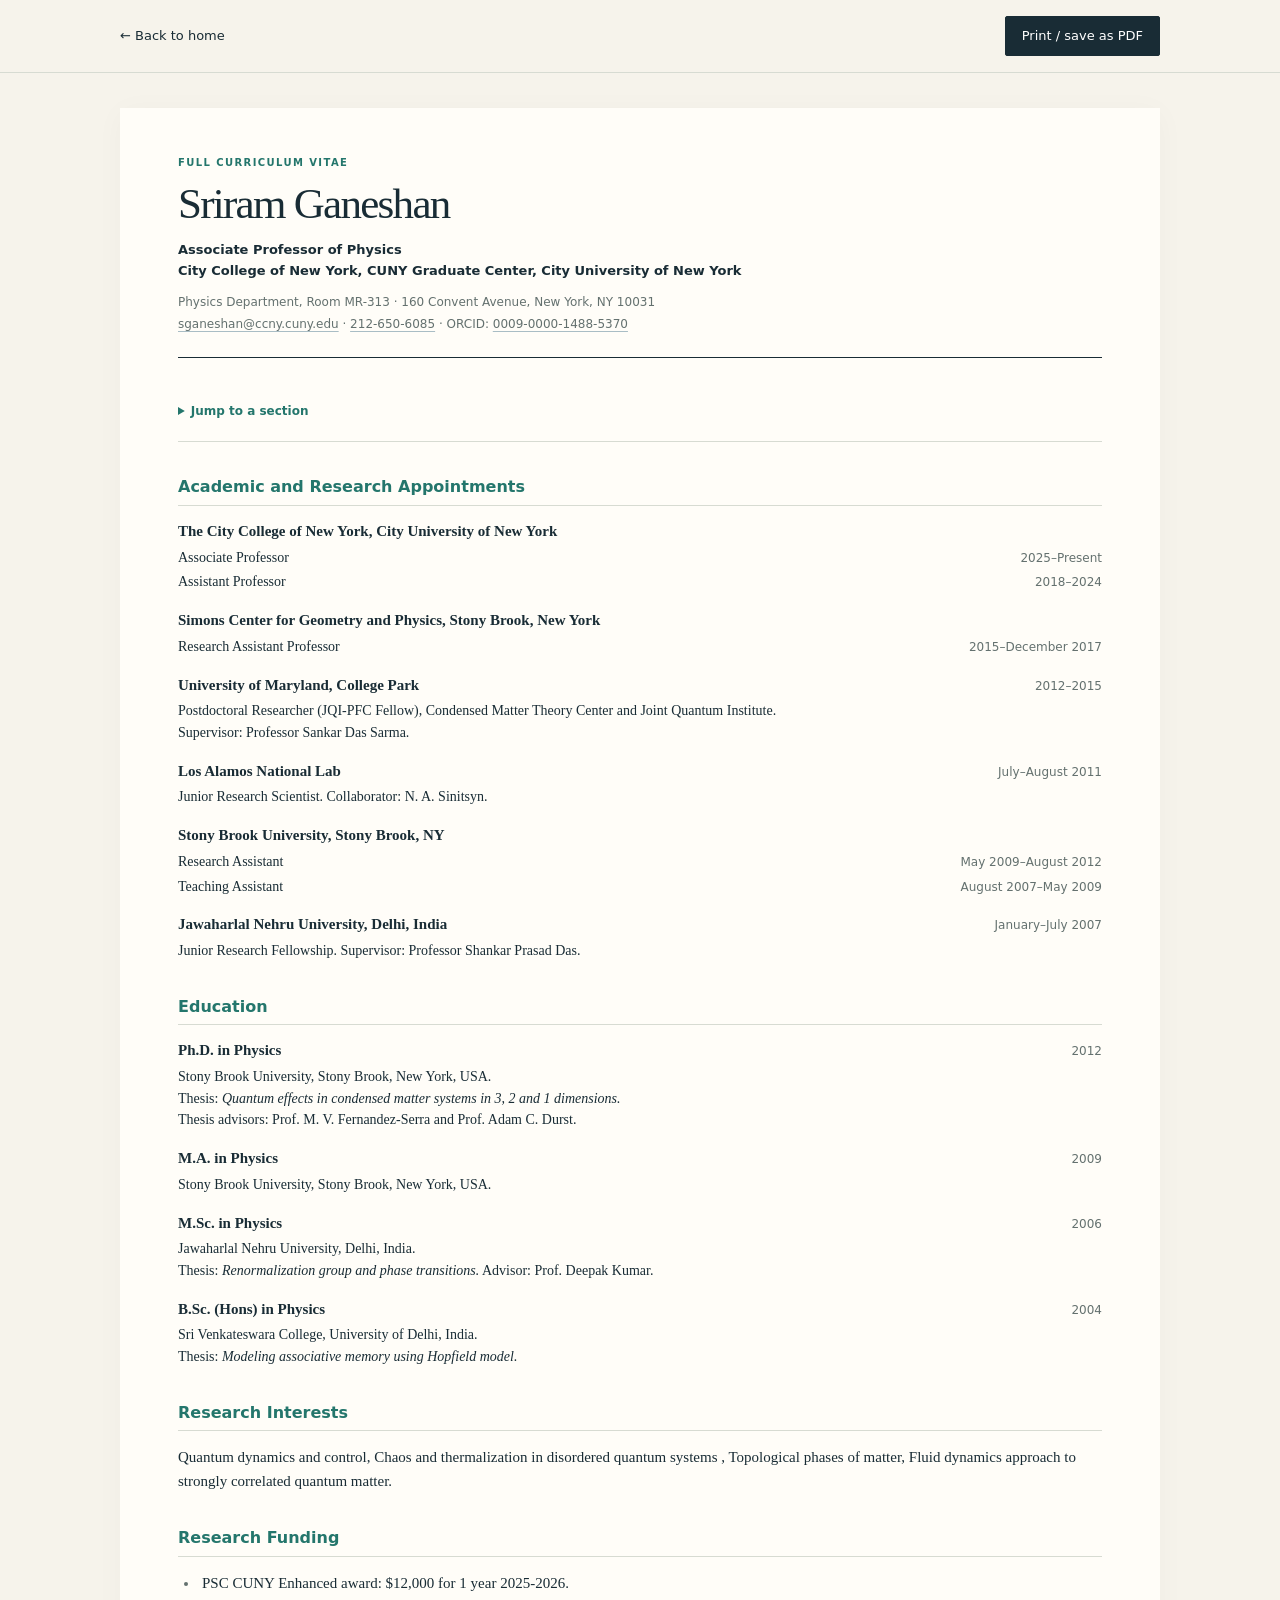
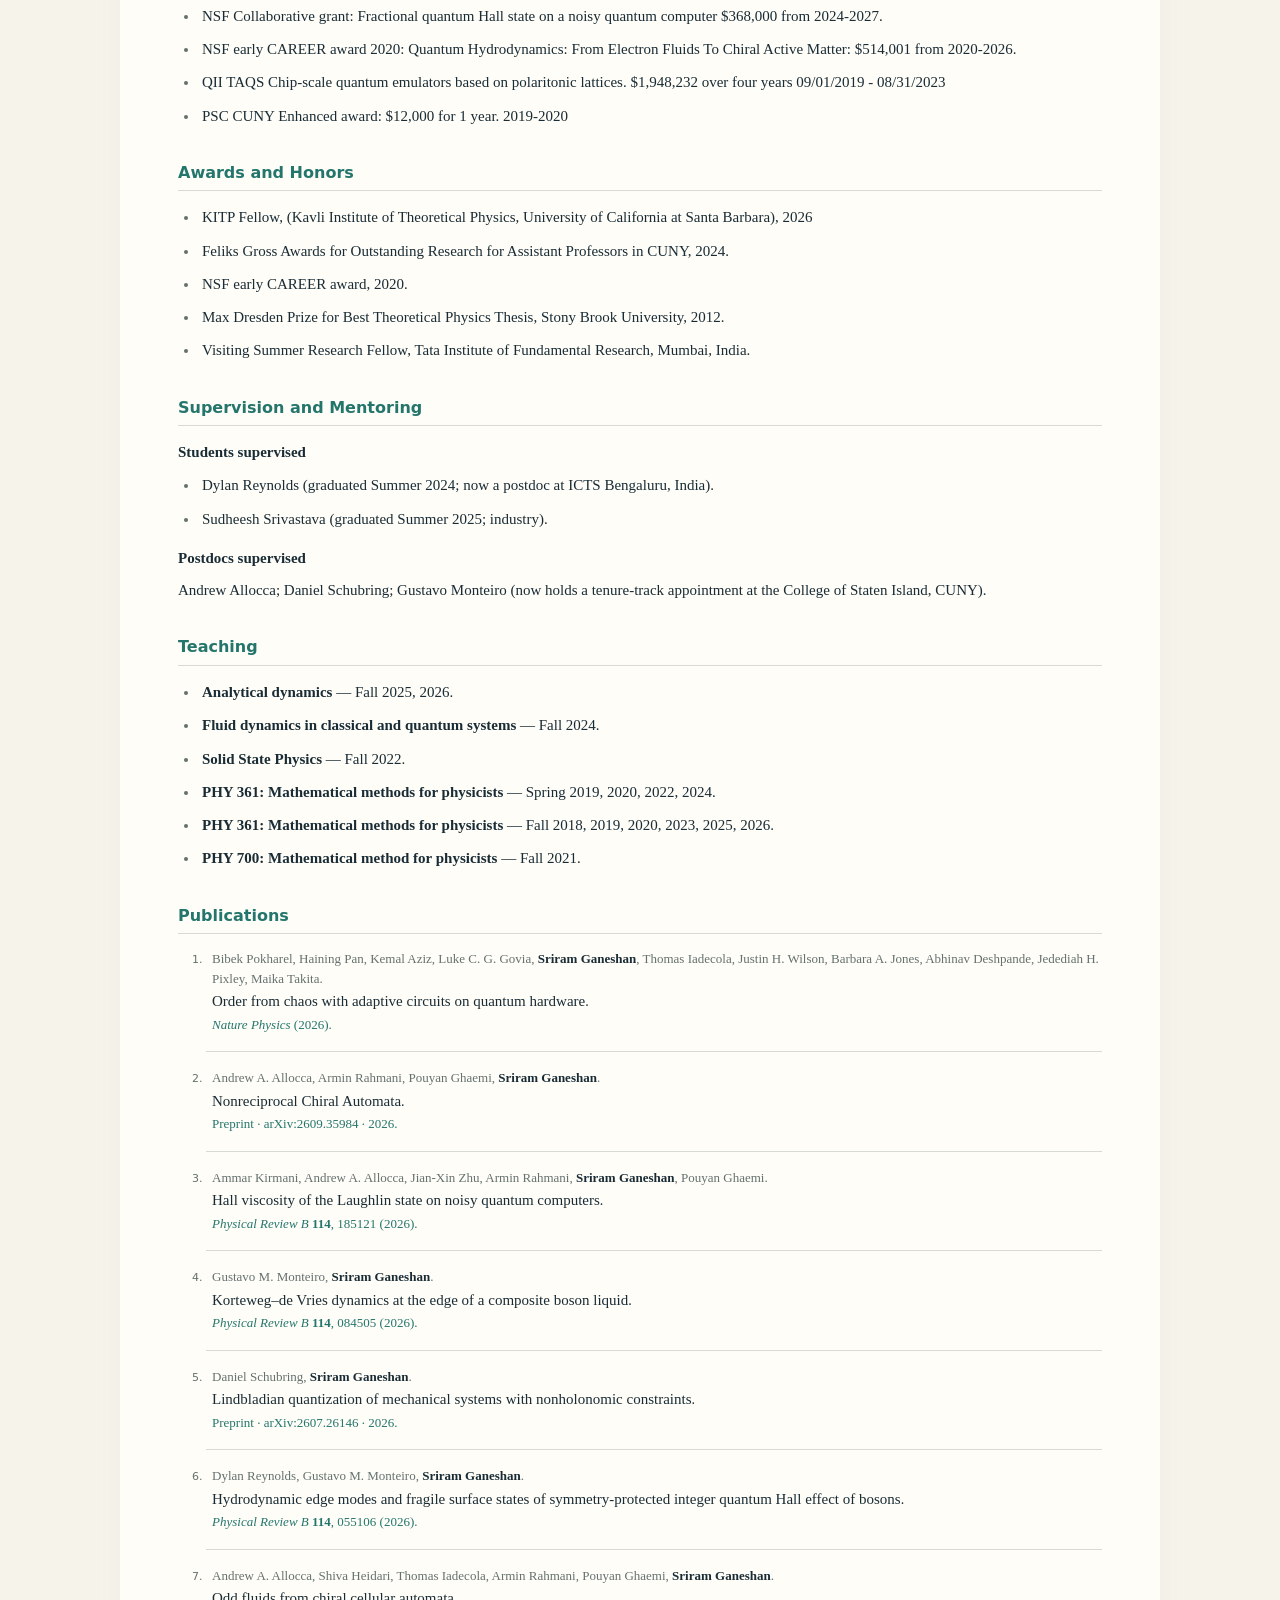
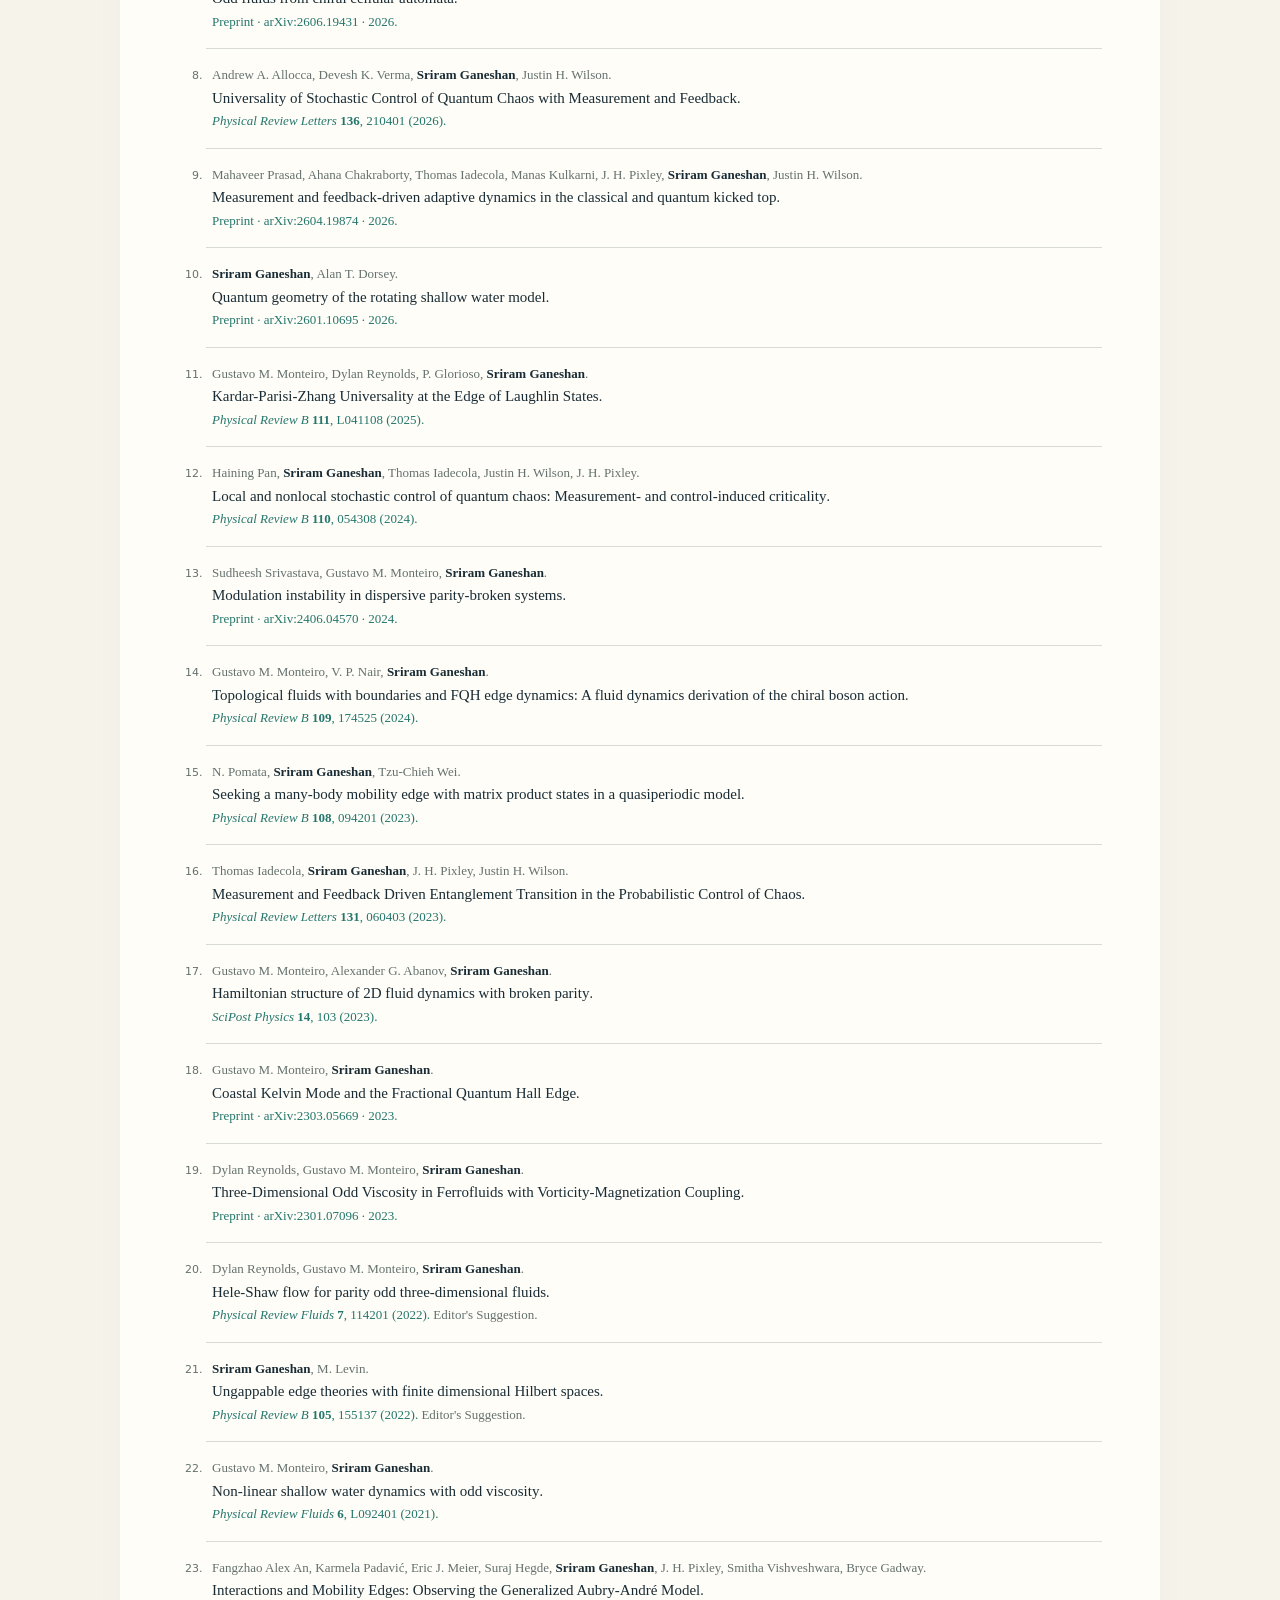
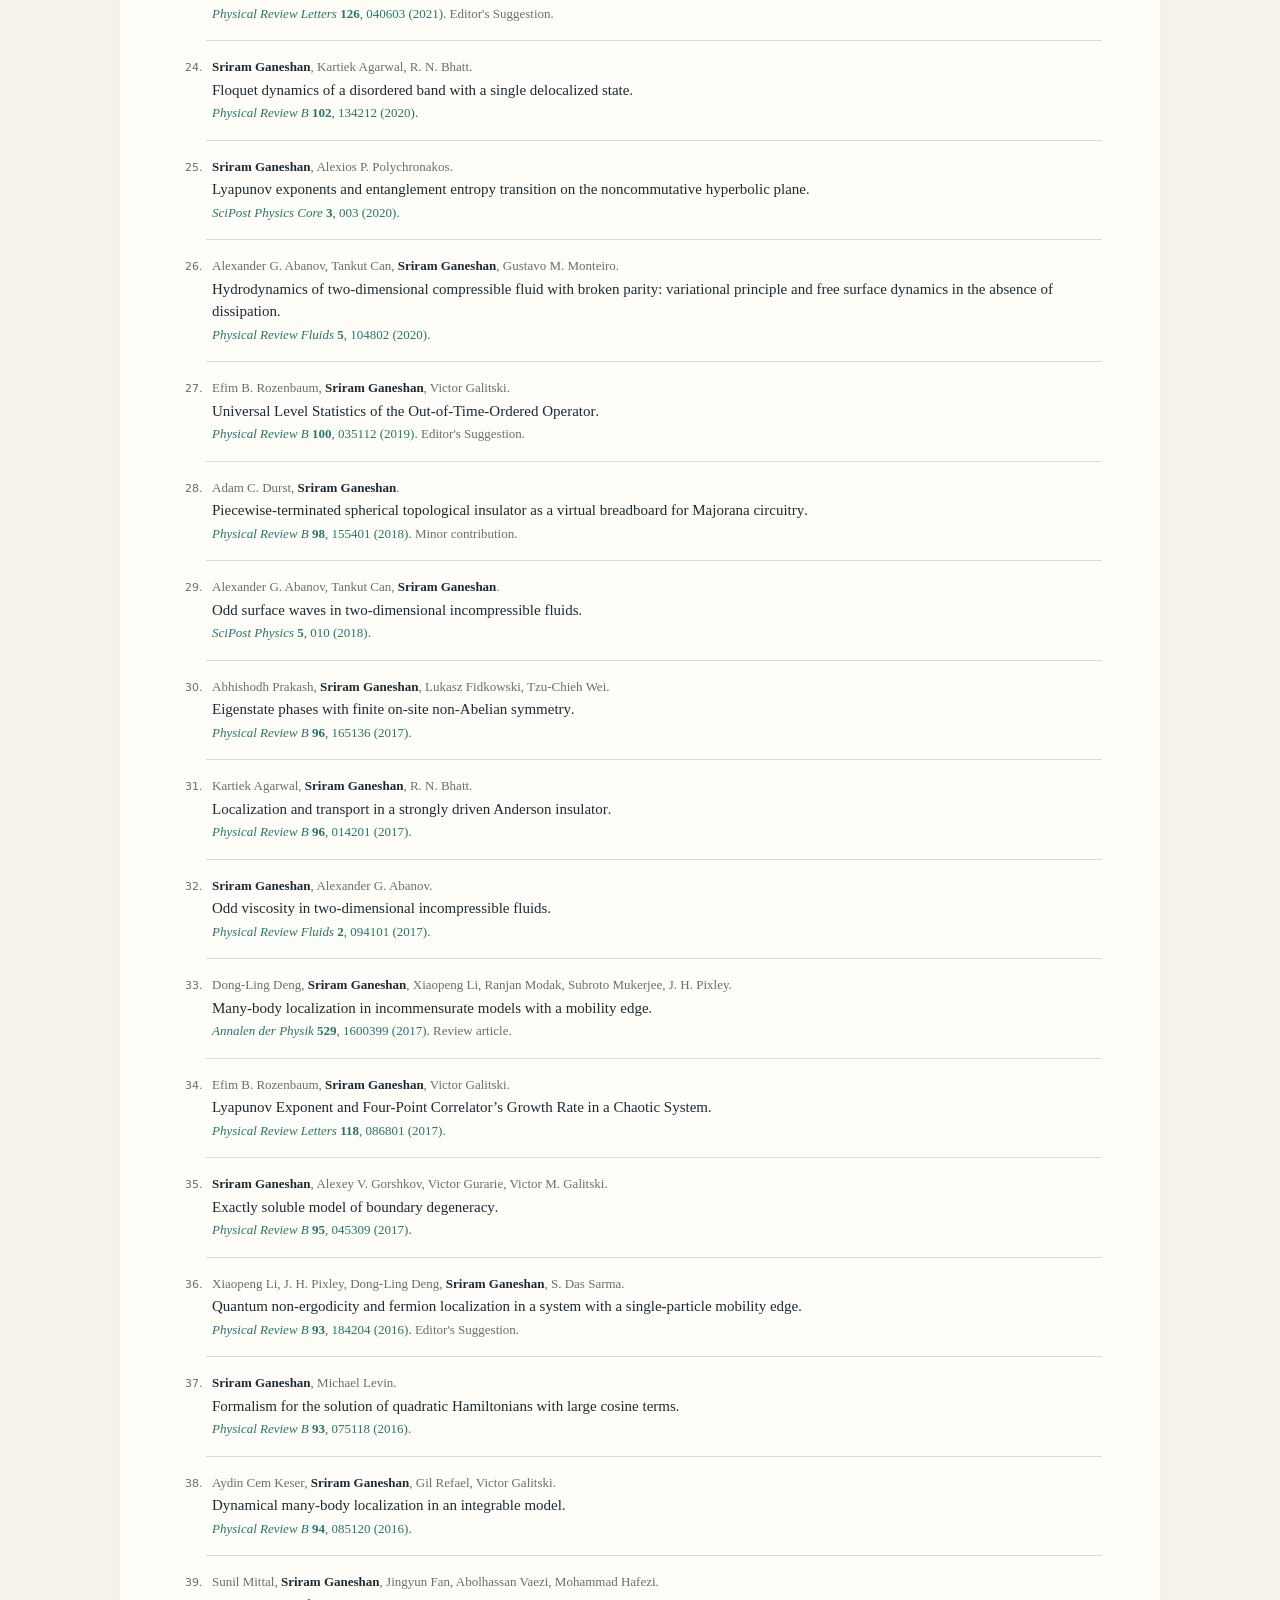
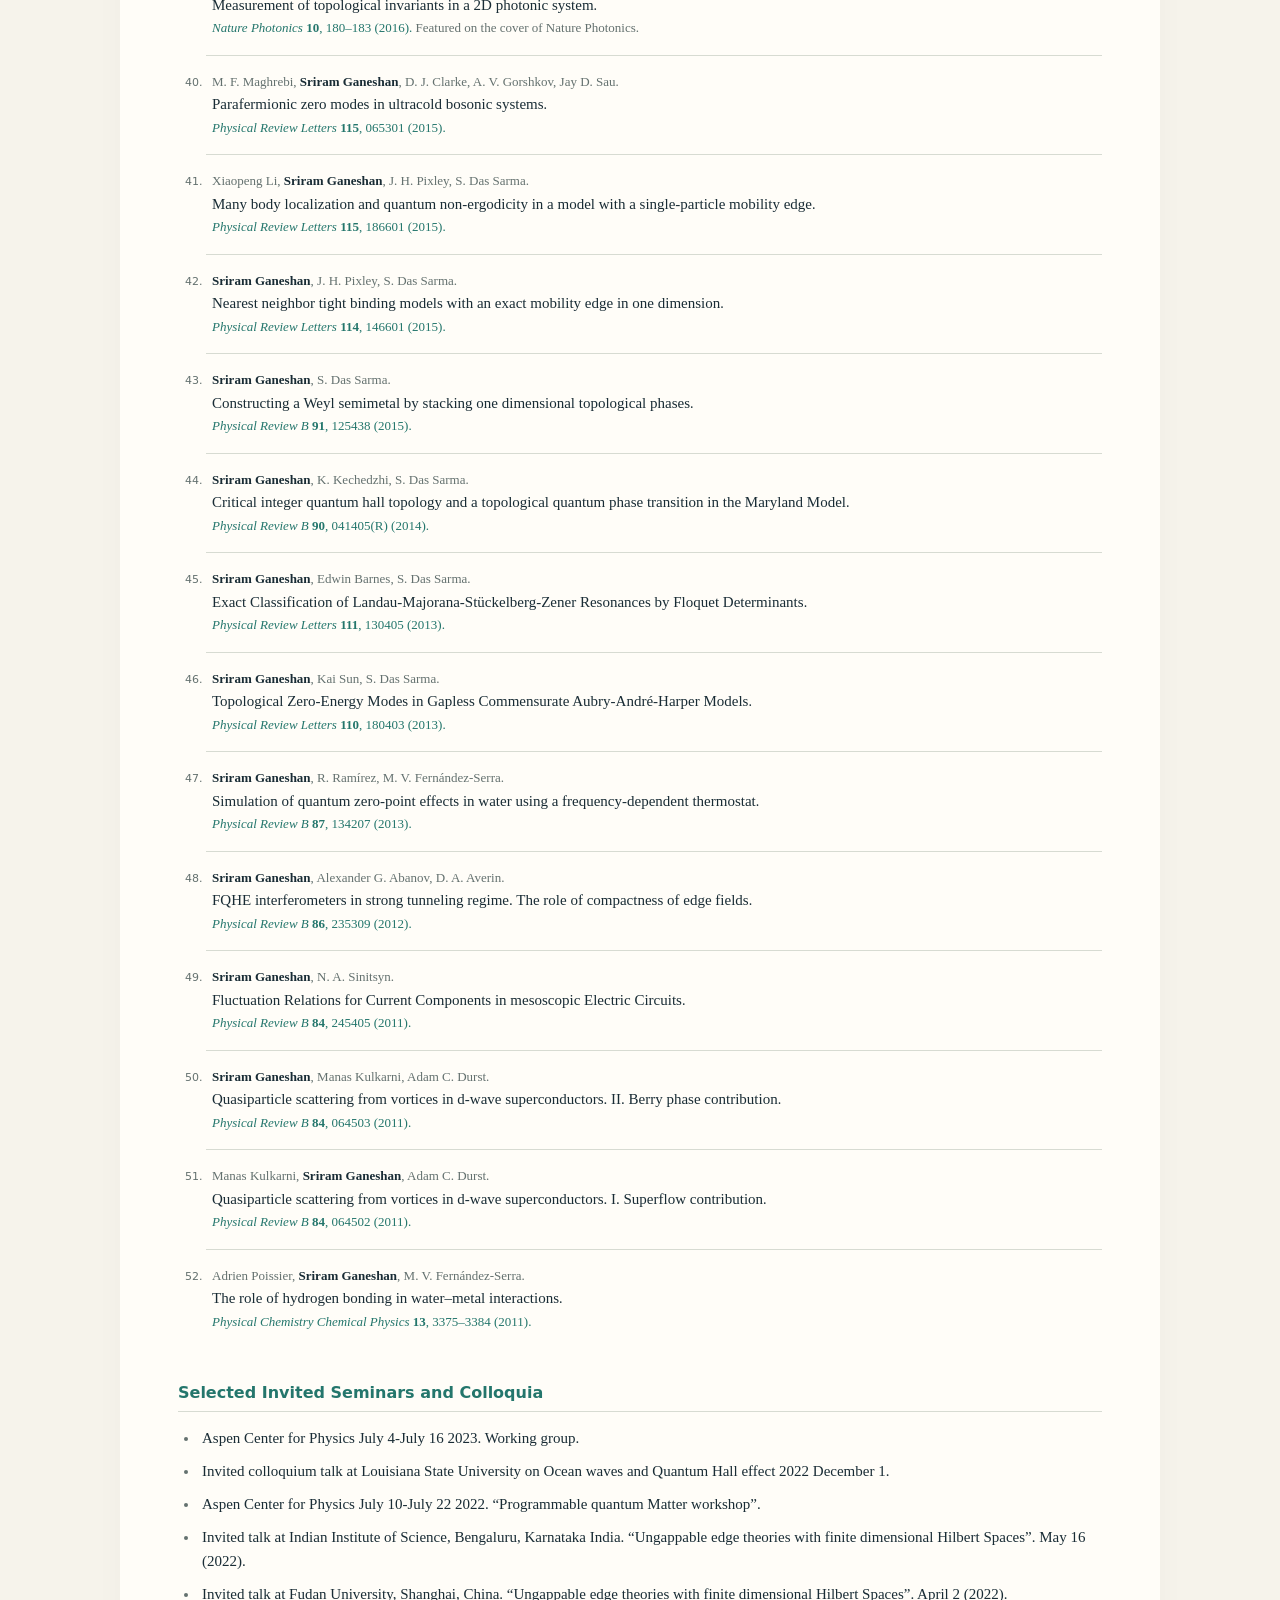
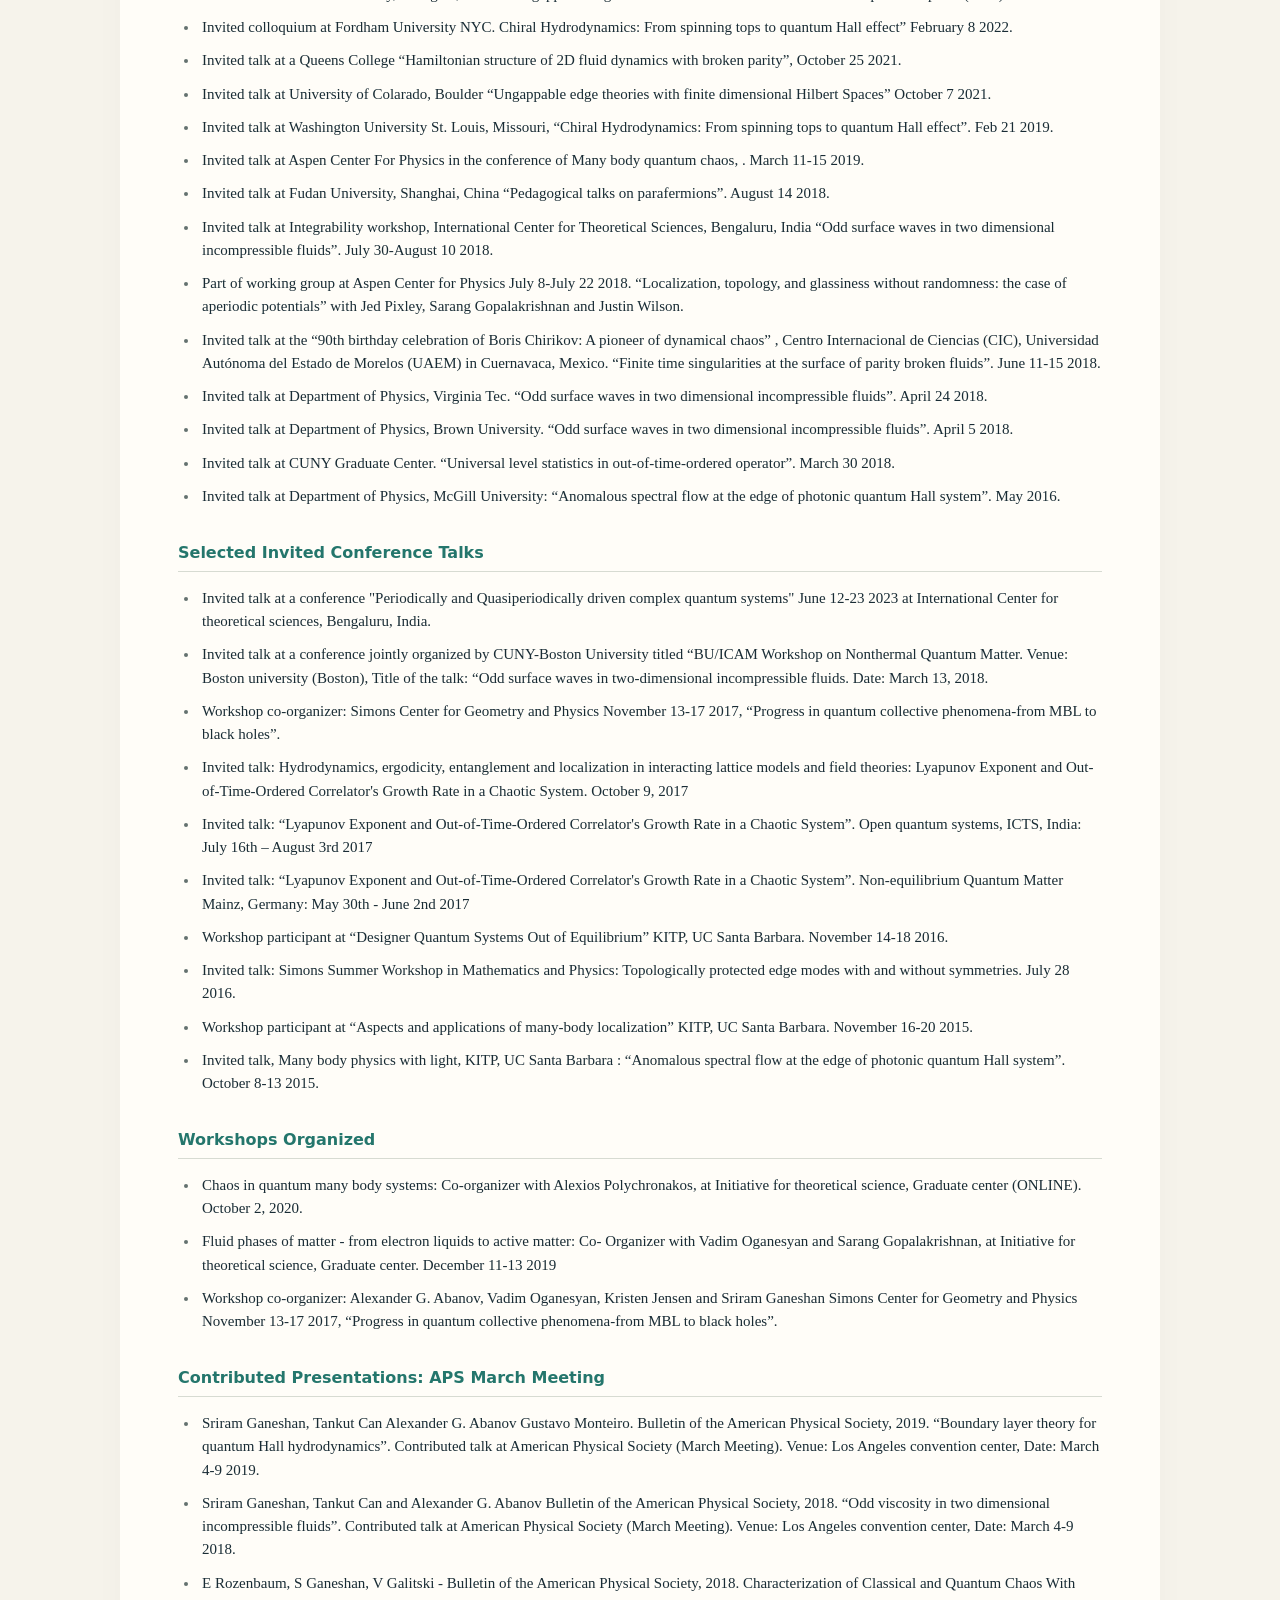
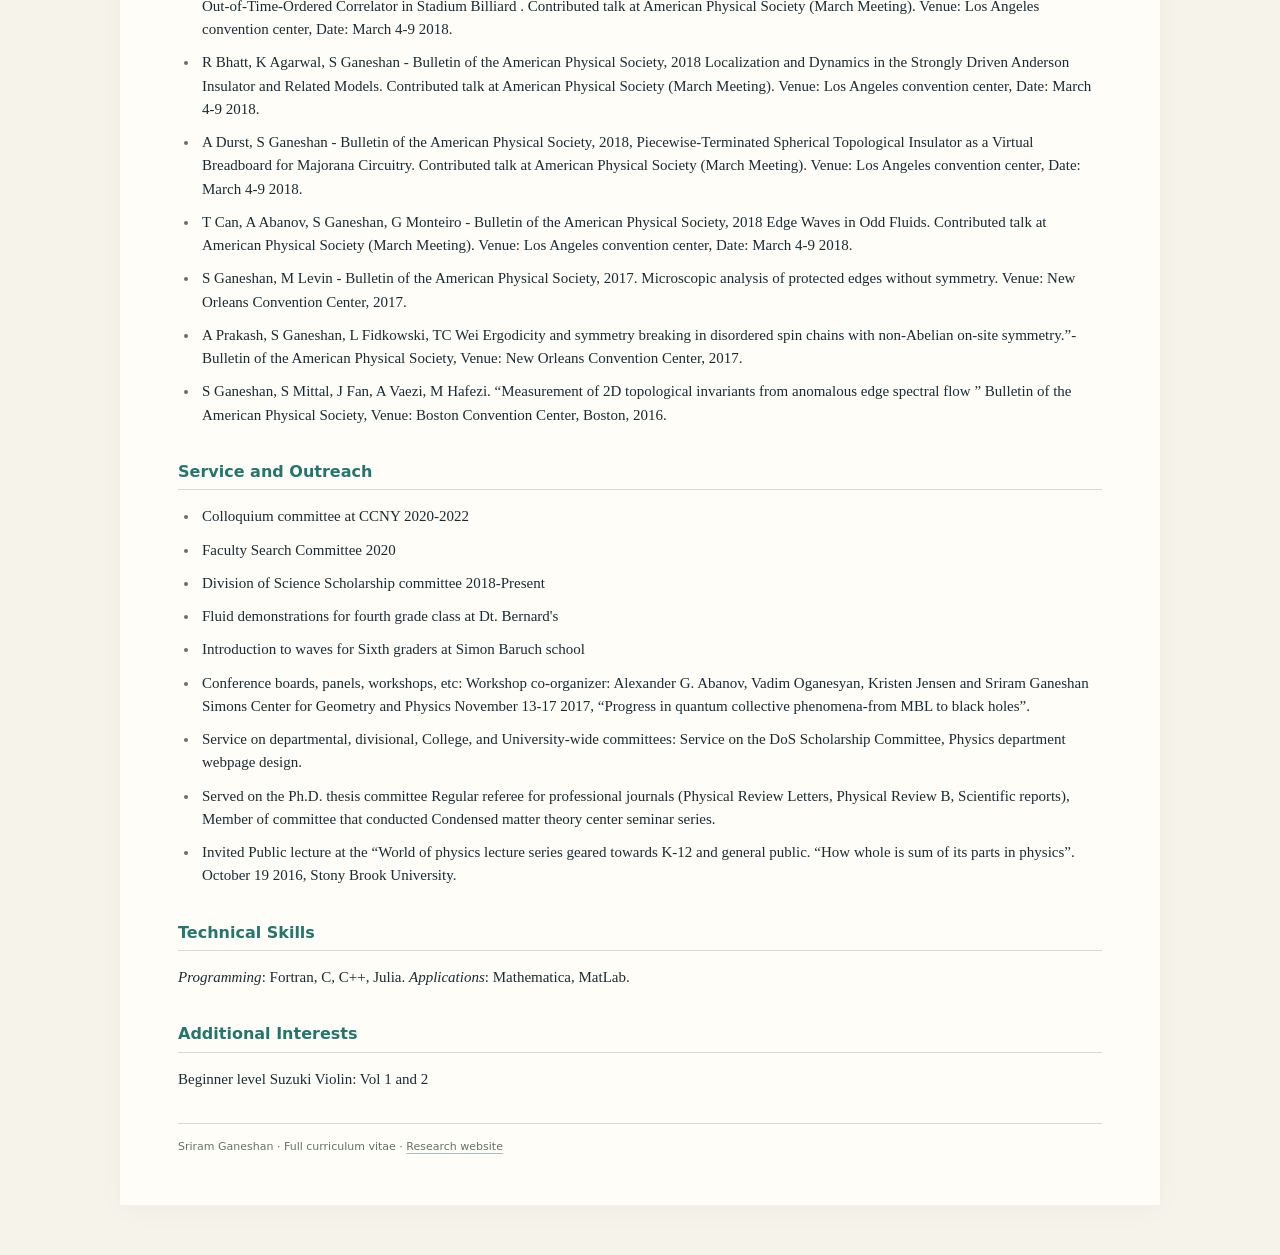
==== commit 60ec64f6: "Add 2012 to the Max Dresden Prize entry" ====
--- a/cv.html
+++ b/cv.html
@@ -6,4 +6,4 @@
 @media(prefers-reduced-motion:reduce){html{scroll-behavior:auto}}
 @page{size:letter;margin:.65in .7in}
 @media print{html,body{background:#fff;color:#15232a;font-size:10.5pt;line-height:1.3}.toolbar,.contents{display:none}.cv{max-width:none;padding:0;margin:0;background:#fff;box-shadow:none}.cv-header{margin-bottom:18px;padding-bottom:14px}h1{font-size:27pt}.eyebrow{font-size:8pt}.position{font-size:10pt}.contact{font-size:8.5pt}h2{font-size:12pt;margin-top:18px;margin-bottom:9px;padding-bottom:4px}h3{font-size:10.5pt}.entry{margin-bottom:10px}.entry-detail{font-size:10pt}.period{font-size:9pt}.entry-head,.cv-role{display:flex}.entry-head>.period,.cv-role .period{display:inline}.publication-list li{font-size:10pt;line-height:1.25;margin-bottom:9px;padding-bottom:8px}.paper-title{font-size:10.5pt}.paper-authors,.paper-citation{font-size:9.5pt}.publication-list li::marker{font-size:8.5pt}li{margin-bottom:7px}a{color:inherit;text-decoration:none}.cv-footer{font-size:8pt}}
-</style></head><body><nav class="toolbar" aria-label="CV navigation"><a class="back" href="index.html">← Back to home</a><button class="print-button" type="button" id="print-cv">Print / save as PDF</button></nav><main class="cv"><header class="cv-header"><p class="eyebrow">Full curriculum vitae</p><h1>Sriram Ganeshan</h1><p class="position">Associate Professor of Physics<br>City College of New York, CUNY Graduate Center, City University of New York</p><p class="contact">Physics Department, Room MR-313 · 160 Convent Avenue, New York, NY 10031<br><a href="mailto:sganeshan@ccny.cuny.edu">sganeshan@ccny.cuny.edu</a> · <a href="tel:+12126506085">212-650-6085</a> · ORCID: <a href="https://orcid.org/0009-0000-1488-5370">0009-0000-1488-5370</a></p></header><details class="contents"><summary>Jump to a section</summary><nav class="contents-links" aria-label="CV sections"><a href="#cv-academic-and-research-appointments">Academic and Research Appointments</a><a href="#cv-education">Education</a><a href="#cv-research-interests">Research Interests</a><a href="#cv-research-funding">Research Funding</a><a href="#cv-awards-and-honors">Awards and Honors</a><a href="#cv-supervision-and-mentoring">Supervision and Mentoring</a><a href="#cv-teaching">Teaching</a><a href="#cv-publications">Publications</a><a href="#cv-selected-invited-seminars-and-colloquia">Selected Invited Seminars and Colloquia</a><a href="#cv-selected-invited-conference-talks">Selected Invited Conference Talks</a><a href="#cv-workshops-organized">Workshops Organized</a><a href="#cv-contributed-presentations-aps-march-meeting">Contributed Presentations: APS March Meeting</a><a href="#cv-service-and-outreach">Service and Outreach</a><a href="#cv-technical-skills">Technical Skills</a><a href="#cv-additional-interests">Additional Interests</a></nav></details><section id="cv-academic-and-research-appointments"><h2>Academic and Research Appointments</h2><article class="entry"><div class="entry-head"><h3>The City College of New York, City University of New York</h3></div><div class="entry-detail"><div class="cv-role"><span>Associate Professor</span><span class="period">2025–Present</span></div> <div class="cv-role"><span>Assistant Professor</span><span class="period">2018–2024</span></div></div></article><article class="entry"><div class="entry-head"><h3>Simons Center for Geometry and Physics, Stony Brook, New York</h3></div><div class="entry-detail"><div class="cv-role"><span>Research Assistant Professor</span><span class="period">2015–December 2017</span></div></div></article><article class="entry"><div class="entry-head"><h3>University of Maryland, College Park</h3><span class="period">2012–2015</span></div><div class="entry-detail">Postdoctoral Researcher (JQI-PFC Fellow), Condensed Matter Theory Center and Joint Quantum Institute.<br> Supervisor: Professor Sankar Das Sarma.</div></article><article class="entry"><div class="entry-head"><h3>Los Alamos National Lab</h3><span class="period">July–August 2011</span></div><div class="entry-detail">Junior Research Scientist. Collaborator: N. A. Sinitsyn.</div></article><article class="entry"><div class="entry-head"><h3>Stony Brook University, Stony Brook, NY</h3></div><div class="entry-detail"><div class="cv-role"><span>Research Assistant</span><span class="period">May 2009–August 2012</span></div> <div class="cv-role"><span>Teaching Assistant</span><span class="period">August 2007–May 2009</span></div></div></article><article class="entry"><div class="entry-head"><h3>Jawaharlal Nehru University, Delhi, India</h3><span class="period">January–July 2007</span></div><div class="entry-detail">Junior Research Fellowship. Supervisor: Professor Shankar Prasad Das.</div></article></section><section id="cv-education"><h2>Education</h2><article class="entry"><div class="entry-head"><h3>Ph.D. in Physics</h3><span class="period">2012</span></div><div class="entry-detail">Stony Brook University, Stony Brook, New York, USA.<br> Thesis: <em>Quantum effects in condensed matter systems in 3, 2 and 1 dimensions.</em><br> Thesis advisors: Prof. M. V. Fernandez-Serra and Prof. Adam C. Durst.</div></article><article class="entry"><div class="entry-head"><h3>M.A. in Physics</h3><span class="period">2009</span></div><div class="entry-detail">Stony Brook University, Stony Brook, New York, USA.</div></article><article class="entry"><div class="entry-head"><h3>M.Sc. in Physics</h3><span class="period">2006</span></div><div class="entry-detail">Jawaharlal Nehru University, Delhi, India.<br> Thesis: <em>Renormalization group and phase transitions.</em> Advisor: Prof. Deepak Kumar.</div></article><article class="entry"><div class="entry-head"><h3>B.Sc. (Hons) in Physics</h3><span class="period">2004</span></div><div class="entry-detail">Sri Venkateswara College, University of Delhi, India.<br> Thesis: <em>Modeling associative memory using Hopfield model.</em></div></article></section><section id="cv-research-interests"><h2>Research Interests</h2><p>Quantum dynamics and control, Chaos and thermalization in disordered quantum systems , Topological phases of matter, Fluid dynamics approach to strongly correlated quantum matter.</p></section><section id="cv-research-funding"><h2>Research Funding</h2><ul><li>PSC CUNY Enhanced award: $12,000 for 1 year 2025-2026.</li><li>NSF Collaborative grant: Fractional quantum Hall state on a noisy quantum computer $368,000 from 2024-2027.</li><li>NSF early CAREER award 2020: Quantum Hydrodynamics: From Electron Fluids To Chiral Active Matter: $514,001 from 2020-2026.</li><li>QII TAQS Chip-scale quantum emulators based on polaritonic lattices. $1,948,232 over four years 09/01/2019 - 08/31/2023</li><li>PSC CUNY Enhanced award: $12,000 for 1 year. 2019-2020</li></ul></section><section id="cv-awards-and-honors"><h2>Awards and Honors</h2><ul><li>KITP Fellow, (Kavli Institute of Theoretical Physics, University of California at Santa Barbara), 2026</li><li>Feliks Gross Awards for Outstanding Research for Assistant Professors in CUNY, 2024.</li><li>NSF early CAREER award, 2020.</li><li>Max Dresden Prize for Best Theoretical Physics Thesis, Stony Brook University.</li><li>Visiting Summer Research Fellow, Tata Institute of Fundamental Research, Mumbai, India.</li></ul></section><section id="cv-supervision-and-mentoring"><h2>Supervision and Mentoring</h2><p><strong>Students supervised</strong></p><ul><li>Dylan Reynolds (graduated Summer 2024; now a postdoc at ICTS Bengaluru, India).</li><li>Sudheesh Srivastava (graduated Summer 2025; industry).</li></ul><p><strong>Postdocs supervised</strong></p><p> Andrew Allocca; Daniel Schubring; Gustavo Monteiro (now holds a tenure-track appointment at the College of Staten Island, CUNY).</p></section><section id="cv-teaching"><h2>Teaching</h2><ul><li><strong>Analytical dynamics</strong> — Fall 2025, 2026.</li><li><strong>Fluid dynamics in classical and quantum systems</strong> — Fall 2024.</li><li><strong>Solid State Physics</strong> — Fall 2022.</li><li><strong>PHY 361: Mathematical methods for physicists</strong> — Spring 2019, 2020, 2022, 2024.</li><li><strong>PHY 361: Mathematical methods for physicists</strong> — Fall 2018, 2019, 2020, 2023, 2025, 2026.</li><li><strong>PHY 700: Mathematical method for physicists</strong> — Fall 2021.</li></ul></section><section id="cv-publications" class="publications"><h2>Publications</h2><ol class="publication-list"><li id="cv-pub-01"><p class="paper-authors">Bibek Pokharel, Haining Pan, Kemal Aziz, Luke C. G. Govia, <strong>Sriram Ganeshan</strong>, Thomas Iadecola, Justin H. Wilson, Barbara A. Jones, Abhinav Deshpande, Jedediah H. Pixley, Maika Takita.</p><p><a class="paper-title" href="https://doi.org/10.1038/s41567-026-03470-6">Order from chaos with adaptive circuits on quantum hardware</a>.</p><p class="paper-citation"><em>Nature Physics</em> (2026).</p></li><li id="cv-pub-02"><p class="paper-authors">Andrew A. Allocca, Armin Rahmani, Pouyan Ghaemi, <strong>Sriram Ganeshan</strong>.</p><p><a class="paper-title" href="https://arxiv.org/abs/2609.35984">Nonreciprocal Chiral Automata</a>.</p><p class="paper-citation">Preprint · arXiv:2609.35984 · 2026.</p></li><li id="cv-pub-03"><p class="paper-authors">Ammar Kirmani, Andrew A. Allocca, Jian-Xin Zhu, Armin Rahmani, <strong>Sriram Ganeshan</strong>, Pouyan Ghaemi.</p><p><a class="paper-title" href="https://doi.org/10.1103/2g6v-fqbr">Hall viscosity of the Laughlin state on noisy quantum computers</a>.</p><p class="paper-citation"><em>Physical Review B</em> <strong>114</strong>, 185121 (2026).</p></li><li id="cv-pub-04"><p class="paper-authors">Gustavo M. Monteiro, <strong>Sriram Ganeshan</strong>.</p><p><a class="paper-title" href="https://doi.org/10.1103/5s1b-3ssb">Korteweg–de Vries dynamics at the edge of a composite boson liquid</a>.</p><p class="paper-citation"><em>Physical Review B</em> <strong>114</strong>, 084505 (2026).</p></li><li id="cv-pub-05"><p class="paper-authors">Daniel Schubring, <strong>Sriram Ganeshan</strong>.</p><p><a class="paper-title" href="https://arxiv.org/abs/2607.26146">Lindbladian quantization of mechanical systems with nonholonomic constraints</a>.</p><p class="paper-citation">Preprint · arXiv:2607.26146 · 2026.</p></li><li id="cv-pub-13"><p class="paper-authors">Dylan Reynolds, Gustavo M. Monteiro, <strong>Sriram Ganeshan</strong>.</p><p><a class="paper-title" href="https://doi.org/10.1103/h5py-sxyq">Hydrodynamic edge modes and fragile surface states of symmetry-protected integer quantum Hall effect of bosons</a>.</p><p class="paper-citation"><em>Physical Review B</em> <strong>114</strong>, 055106 (2026).</p></li><li id="cv-pub-06"><p class="paper-authors">Andrew A. Allocca, Shiva Heidari, Thomas Iadecola, Armin Rahmani, Pouyan Ghaemi, <strong>Sriram Ganeshan</strong>.</p><p><a class="paper-title" href="https://arxiv.org/abs/2606.19431">Odd fluids from chiral cellular automata</a>.</p><p class="paper-citation">Preprint · arXiv:2606.19431 · 2026.</p></li><li id="cv-pub-07"><p class="paper-authors">Andrew A. Allocca, Devesh K. Verma, <strong>Sriram Ganeshan</strong>, Justin H. Wilson.</p><p><a class="paper-title" href="https://doi.org/10.1103/xgfv-p42g">Universality of Stochastic Control of Quantum Chaos with Measurement and Feedback</a>.</p><p class="paper-citation"><em>Physical Review Letters</em> <strong>136</strong>, 210401 (2026).</p></li><li id="cv-pub-08"><p class="paper-authors">Mahaveer Prasad, Ahana Chakraborty, Thomas Iadecola, Manas Kulkarni, J. H. Pixley, <strong>Sriram Ganeshan</strong>, Justin H. Wilson.</p><p><a class="paper-title" href="https://arxiv.org/abs/2604.19874">Measurement and feedback-driven adaptive dynamics in the classical and quantum kicked top</a>.</p><p class="paper-citation">Preprint · arXiv:2604.19874 · 2026.</p></li><li id="cv-pub-09"><p class="paper-authors"><strong>Sriram Ganeshan</strong>, Alan T. Dorsey.</p><p><a class="paper-title" href="https://arxiv.org/abs/2601.10695">Quantum geometry of the rotating shallow water model</a>.</p><p class="paper-citation">Preprint · arXiv:2601.10695 · 2026.</p></li><li id="cv-pub-10"><p class="paper-authors">Gustavo M. Monteiro, Dylan Reynolds, P. Glorioso, <strong>Sriram Ganeshan</strong>.</p><p><a class="paper-title" href="https://doi.org/10.1103/PhysRevB.111.L041108">Kardar-Parisi-Zhang Universality at the Edge of Laughlin States</a>.</p><p class="paper-citation"><em>Physical Review B</em> <strong>111</strong>, L041108 (2025).</p></li><li id="cv-pub-11"><p class="paper-authors">Haining Pan, <strong>Sriram Ganeshan</strong>, Thomas Iadecola, Justin H. Wilson, J. H. Pixley.</p><p><a class="paper-title" href="https://doi.org/10.1103/PhysRevB.110.054308">Local and nonlocal stochastic control of quantum chaos: Measurement- and control-induced criticality</a>.</p><p class="paper-citation"><em>Physical Review B</em> <strong>110</strong>, 054308 (2024).</p></li><li id="cv-pub-12"><p class="paper-authors">Sudheesh Srivastava, Gustavo M. Monteiro, <strong>Sriram Ganeshan</strong>.</p><p><a class="paper-title" href="https://arxiv.org/abs/2406.04570">Modulation instability in dispersive parity-broken systems</a>.</p><p class="paper-citation">Preprint · arXiv:2406.04570 · 2024.</p></li><li id="cv-pub-14"><p class="paper-authors">Gustavo M. Monteiro, V. P. Nair, <strong>Sriram Ganeshan</strong>.</p><p><a class="paper-title" href="https://doi.org/10.1103/PhysRevB.109.174525">Topological fluids with boundaries and FQH edge dynamics: A fluid dynamics derivation of the chiral boson action</a>.</p><p class="paper-citation"><em>Physical Review B</em> <strong>109</strong>, 174525 (2024).</p></li><li id="cv-pub-15"><p class="paper-authors">N. Pomata, <strong>Sriram Ganeshan</strong>, Tzu-Chieh Wei.</p><p><a class="paper-title" href="https://doi.org/10.1103/PhysRevB.108.094201">Seeking a many-body mobility edge with matrix product states in a quasiperiodic model</a>.</p><p class="paper-citation"><em>Physical Review B</em> <strong>108</strong>, 094201 (2023).</p></li><li id="cv-pub-16"><p class="paper-authors">Thomas Iadecola, <strong>Sriram Ganeshan</strong>, J. H. Pixley, Justin H. Wilson.</p><p><a class="paper-title" href="https://doi.org/10.1103/PhysRevLett.131.060403">Measurement and Feedback Driven Entanglement Transition in the Probabilistic Control of Chaos</a>.</p><p class="paper-citation"><em>Physical Review Letters</em> <strong>131</strong>, 060403 (2023).</p></li><li id="cv-pub-17"><p class="paper-authors">Gustavo M. Monteiro, Alexander G. Abanov, <strong>Sriram Ganeshan</strong>.</p><p><a class="paper-title" href="https://doi.org/10.21468/SciPostPhys.14.5.103">Hamiltonian structure of 2D fluid dynamics with broken parity</a>.</p><p class="paper-citation"><em>SciPost Physics</em> <strong>14</strong>, 103 (2023).</p></li><li id="cv-pub-18"><p class="paper-authors">Gustavo M. Monteiro, <strong>Sriram Ganeshan</strong>.</p><p><a class="paper-title" href="https://arxiv.org/abs/2303.05669">Coastal Kelvin Mode and the Fractional Quantum Hall Edge</a>.</p><p class="paper-citation">Preprint · arXiv:2303.05669 · 2023.</p></li><li id="cv-pub-19"><p class="paper-authors">Dylan Reynolds, Gustavo M. Monteiro, <strong>Sriram Ganeshan</strong>.</p><p><a class="paper-title" href="https://arxiv.org/abs/2301.07096">Three-Dimensional Odd Viscosity in Ferrofluids with Vorticity-Magnetization Coupling</a>.</p><p class="paper-citation">Preprint · arXiv:2301.07096 · 2023.</p></li><li id="cv-pub-20"><p class="paper-authors">Dylan Reynolds, Gustavo M. Monteiro, <strong>Sriram Ganeshan</strong>.</p><p><a class="paper-title" href="https://doi.org/10.1103/PhysRevFluids.7.114201">Hele-Shaw flow for parity odd three-dimensional fluids</a>.</p><p class="paper-citation"><em>Physical Review Fluids</em> <strong>7</strong>, 114201 (2022). <span class="paper-note">Editor&#x27;s Suggestion.</span></p></li><li id="cv-pub-21"><p class="paper-authors"><strong>Sriram Ganeshan</strong>, M. Levin.</p><p><a class="paper-title" href="https://doi.org/10.1103/PhysRevB.105.155137">Ungappable edge theories with finite dimensional Hilbert spaces</a>.</p><p class="paper-citation"><em>Physical Review B</em> <strong>105</strong>, 155137 (2022). <span class="paper-note">Editor&#x27;s Suggestion.</span></p></li><li id="cv-pub-22"><p class="paper-authors">Gustavo M. Monteiro, <strong>Sriram Ganeshan</strong>.</p><p><a class="paper-title" href="https://doi.org/10.1103/PhysRevFluids.6.L092401">Non-linear shallow water dynamics with odd viscosity</a>.</p><p class="paper-citation"><em>Physical Review Fluids</em> <strong>6</strong>, L092401 (2021).</p></li><li id="cv-pub-23"><p class="paper-authors">Fangzhao Alex An, Karmela Padavić, Eric J. Meier, Suraj Hegde, <strong>Sriram Ganeshan</strong>, J. H. Pixley, Smitha Vishveshwara, Bryce Gadway.</p><p><a class="paper-title" href="https://doi.org/10.1103/PhysRevLett.126.040603">Interactions and Mobility Edges: Observing the Generalized Aubry-André Model</a>.</p><p class="paper-citation"><em>Physical Review Letters</em> <strong>126</strong>, 040603 (2021). <span class="paper-note">Editor&#x27;s Suggestion.</span></p></li><li id="cv-pub-24"><p class="paper-authors"><strong>Sriram Ganeshan</strong>, Kartiek Agarwal, R. N. Bhatt.</p><p><a class="paper-title" href="https://doi.org/10.1103/PhysRevB.102.134212">Floquet dynamics of a disordered band with a single delocalized state</a>.</p><p class="paper-citation"><em>Physical Review B</em> <strong>102</strong>, 134212 (2020).</p></li><li id="cv-pub-25"><p class="paper-authors"><strong>Sriram Ganeshan</strong>, Alexios P. Polychronakos.</p><p><a class="paper-title" href="https://doi.org/10.21468/SciPostPhysCore.3.1.003">Lyapunov exponents and entanglement entropy transition on the noncommutative hyperbolic plane</a>.</p><p class="paper-citation"><em>SciPost Physics Core</em> <strong>3</strong>, 003 (2020).</p></li><li id="cv-pub-26"><p class="paper-authors">Alexander G. Abanov, Tankut Can, <strong>Sriram Ganeshan</strong>, Gustavo M. Monteiro.</p><p><a class="paper-title" href="https://doi.org/10.1103/PhysRevFluids.5.104802">Hydrodynamics of two-dimensional compressible fluid with broken parity: variational principle and free surface dynamics in the absence of dissipation</a>.</p><p class="paper-citation"><em>Physical Review Fluids</em> <strong>5</strong>, 104802 (2020).</p></li><li id="cv-pub-27"><p class="paper-authors">Efim B. Rozenbaum, <strong>Sriram Ganeshan</strong>, Victor Galitski.</p><p><a class="paper-title" href="https://doi.org/10.1103/PhysRevB.100.035112">Universal Level Statistics of the Out-of-Time-Ordered Operator</a>.</p><p class="paper-citation"><em>Physical Review B</em> <strong>100</strong>, 035112 (2019). <span class="paper-note">Editor&#x27;s Suggestion.</span></p></li><li id="cv-pub-28"><p class="paper-authors">Adam C. Durst, <strong>Sriram Ganeshan</strong>.</p><p><a class="paper-title" href="https://doi.org/10.1103/PhysRevB.98.155401">Piecewise-terminated spherical topological insulator as a virtual breadboard for Majorana circuitry</a>.</p><p class="paper-citation"><em>Physical Review B</em> <strong>98</strong>, 155401 (2018). <span class="paper-note">Minor contribution.</span></p></li><li id="cv-pub-29"><p class="paper-authors">Alexander G. Abanov, Tankut Can, <strong>Sriram Ganeshan</strong>.</p><p><a class="paper-title" href="https://doi.org/10.21468/SciPostPhys.5.1.010">Odd surface waves in two-dimensional incompressible fluids</a>.</p><p class="paper-citation"><em>SciPost Physics</em> <strong>5</strong>, 010 (2018).</p></li><li id="cv-pub-30"><p class="paper-authors">Abhishodh Prakash, <strong>Sriram Ganeshan</strong>, Lukasz Fidkowski, Tzu-Chieh Wei.</p><p><a class="paper-title" href="https://doi.org/10.1103/PhysRevB.96.165136">Eigenstate phases with finite on-site non-Abelian symmetry</a>.</p><p class="paper-citation"><em>Physical Review B</em> <strong>96</strong>, 165136 (2017).</p></li><li id="cv-pub-31"><p class="paper-authors">Kartiek Agarwal, <strong>Sriram Ganeshan</strong>, R. N. Bhatt.</p><p><a class="paper-title" href="https://doi.org/10.1103/PhysRevB.96.014201">Localization and transport in a strongly driven Anderson insulator</a>.</p><p class="paper-citation"><em>Physical Review B</em> <strong>96</strong>, 014201 (2017).</p></li><li id="cv-pub-32"><p class="paper-authors"><strong>Sriram Ganeshan</strong>, Alexander G. Abanov.</p><p><a class="paper-title" href="https://doi.org/10.1103/PhysRevFluids.2.094101">Odd viscosity in two-dimensional incompressible fluids</a>.</p><p class="paper-citation"><em>Physical Review Fluids</em> <strong>2</strong>, 094101 (2017).</p></li><li id="cv-pub-33"><p class="paper-authors">Dong-Ling Deng, <strong>Sriram Ganeshan</strong>, Xiaopeng Li, Ranjan Modak, Subroto Mukerjee, J. H. Pixley.</p><p><a class="paper-title" href="https://doi.org/10.1002/andp.201600399">Many-body localization in incommensurate models with a mobility edge</a>.</p><p class="paper-citation"><em>Annalen der Physik</em> <strong>529</strong>, 1600399 (2017). <span class="paper-note">Review article.</span></p></li><li id="cv-pub-34"><p class="paper-authors">Efim B. Rozenbaum, <strong>Sriram Ganeshan</strong>, Victor Galitski.</p><p><a class="paper-title" href="https://doi.org/10.1103/PhysRevLett.118.086801">Lyapunov Exponent and Four-Point Correlator’s Growth Rate in a Chaotic System</a>.</p><p class="paper-citation"><em>Physical Review Letters</em> <strong>118</strong>, 086801 (2017).</p></li><li id="cv-pub-35"><p class="paper-authors"><strong>Sriram Ganeshan</strong>, Alexey V. Gorshkov, Victor Gurarie, Victor M. Galitski.</p><p><a class="paper-title" href="https://doi.org/10.1103/PhysRevB.95.045309">Exactly soluble model of boundary degeneracy</a>.</p><p class="paper-citation"><em>Physical Review B</em> <strong>95</strong>, 045309 (2017).</p></li><li id="cv-pub-36"><p class="paper-authors">Xiaopeng Li, J. H. Pixley, Dong-Ling Deng, <strong>Sriram Ganeshan</strong>, S. Das Sarma.</p><p><a class="paper-title" href="https://doi.org/10.1103/PhysRevB.93.184204">Quantum non-ergodicity and fermion localization in a system with a single-particle mobility edge</a>.</p><p class="paper-citation"><em>Physical Review B</em> <strong>93</strong>, 184204 (2016). <span class="paper-note">Editor&#x27;s Suggestion.</span></p></li><li id="cv-pub-37"><p class="paper-authors"><strong>Sriram Ganeshan</strong>, Michael Levin.</p><p><a class="paper-title" href="https://doi.org/10.1103/PhysRevB.93.075118">Formalism for the solution of quadratic Hamiltonians with large cosine terms</a>.</p><p class="paper-citation"><em>Physical Review B</em> <strong>93</strong>, 075118 (2016).</p></li><li id="cv-pub-38"><p class="paper-authors">Aydin Cem Keser, <strong>Sriram Ganeshan</strong>, Gil Refael, Victor Galitski.</p><p><a class="paper-title" href="https://doi.org/10.1103/PhysRevB.94.085120">Dynamical many-body localization in an integrable model</a>.</p><p class="paper-citation"><em>Physical Review B</em> <strong>94</strong>, 085120 (2016).</p></li><li id="cv-pub-40"><p class="paper-authors">Sunil Mittal, <strong>Sriram Ganeshan</strong>, Jingyun Fan, Abolhassan Vaezi, Mohammad Hafezi.</p><p><a class="paper-title" href="https://doi.org/10.1038/nphoton.2016.10">Measurement of topological invariants in a 2D photonic system</a>.</p><p class="paper-citation"><em>Nature Photonics</em> <strong>10</strong>, 180–183 (2016). <span class="paper-note">Featured on the cover of Nature Photonics.</span></p></li><li id="cv-pub-39"><p class="paper-authors">M. F. Maghrebi, <strong>Sriram Ganeshan</strong>, D. J. Clarke, A. V. Gorshkov, Jay D. Sau.</p><p><a class="paper-title" href="https://doi.org/10.1103/PhysRevLett.115.065301">Parafermionic zero modes in ultracold bosonic systems</a>.</p><p class="paper-citation"><em>Physical Review Letters</em> <strong>115</strong>, 065301 (2015).</p></li><li id="cv-pub-41"><p class="paper-authors">Xiaopeng Li, <strong>Sriram Ganeshan</strong>, J. H. Pixley, S. Das Sarma.</p><p><a class="paper-title" href="https://doi.org/10.1103/PhysRevLett.115.186601">Many body localization and quantum non-ergodicity in a model with a single-particle mobility edge</a>.</p><p class="paper-citation"><em>Physical Review Letters</em> <strong>115</strong>, 186601 (2015).</p></li><li id="cv-pub-42"><p class="paper-authors"><strong>Sriram Ganeshan</strong>, J. H. Pixley, S. Das Sarma.</p><p><a class="paper-title" href="https://doi.org/10.1103/PhysRevLett.114.146601">Nearest neighbor tight binding models with an exact mobility edge in one dimension</a>.</p><p class="paper-citation"><em>Physical Review Letters</em> <strong>114</strong>, 146601 (2015).</p></li><li id="cv-pub-43"><p class="paper-authors"><strong>Sriram Ganeshan</strong>, S. Das Sarma.</p><p><a class="paper-title" href="https://doi.org/10.1103/PhysRevB.91.125438">Constructing a Weyl semimetal by stacking one dimensional topological phases</a>.</p><p class="paper-citation"><em>Physical Review B</em> <strong>91</strong>, 125438 (2015).</p></li><li id="cv-pub-44"><p class="paper-authors"><strong>Sriram Ganeshan</strong>, K. Kechedzhi, S. Das Sarma.</p><p><a class="paper-title" href="https://doi.org/10.1103/PhysRevB.90.041405">Critical integer quantum hall topology and a topological quantum phase transition in the Maryland Model</a>.</p><p class="paper-citation"><em>Physical Review B</em> <strong>90</strong>, 041405(R) (2014).</p></li><li id="cv-pub-45"><p class="paper-authors"><strong>Sriram Ganeshan</strong>, Edwin Barnes, S. Das Sarma.</p><p><a class="paper-title" href="https://doi.org/10.1103/PhysRevLett.111.130405">Exact Classification of Landau-Majorana-Stückelberg-Zener Resonances by Floquet Determinants</a>.</p><p class="paper-citation"><em>Physical Review Letters</em> <strong>111</strong>, 130405 (2013).</p></li><li id="cv-pub-46"><p class="paper-authors"><strong>Sriram Ganeshan</strong>, Kai Sun, S. Das Sarma.</p><p><a class="paper-title" href="https://doi.org/10.1103/PhysRevLett.110.180403">Topological Zero-Energy Modes in Gapless Commensurate Aubry-André-Harper Models</a>.</p><p class="paper-citation"><em>Physical Review Letters</em> <strong>110</strong>, 180403 (2013).</p></li><li id="cv-pub-47"><p class="paper-authors"><strong>Sriram Ganeshan</strong>, R. Ramírez, M. V. Fernández-Serra.</p><p><a class="paper-title" href="https://doi.org/10.1103/PhysRevB.87.134207">Simulation of quantum zero-point effects in water using a frequency-dependent thermostat</a>.</p><p class="paper-citation"><em>Physical Review B</em> <strong>87</strong>, 134207 (2013).</p></li><li id="cv-pub-48"><p class="paper-authors"><strong>Sriram Ganeshan</strong>, Alexander G. Abanov, D. A. Averin.</p><p><a class="paper-title" href="https://doi.org/10.1103/PhysRevB.86.235309">FQHE interferometers in strong tunneling regime. The role of compactness of edge fields</a>.</p><p class="paper-citation"><em>Physical Review B</em> <strong>86</strong>, 235309 (2012).</p></li><li id="cv-pub-49"><p class="paper-authors"><strong>Sriram Ganeshan</strong>, N. A. Sinitsyn.</p><p><a class="paper-title" href="https://doi.org/10.1103/PhysRevB.84.245405">Fluctuation Relations for Current Components in mesoscopic Electric Circuits</a>.</p><p class="paper-citation"><em>Physical Review B</em> <strong>84</strong>, 245405 (2011).</p></li><li id="cv-pub-50"><p class="paper-authors"><strong>Sriram Ganeshan</strong>, Manas Kulkarni, Adam C. Durst.</p><p><a class="paper-title" href="https://doi.org/10.1103/PhysRevB.84.064503">Quasiparticle scattering from vortices in d-wave superconductors. II. Berry phase contribution</a>.</p><p class="paper-citation"><em>Physical Review B</em> <strong>84</strong>, 064503 (2011).</p></li><li id="cv-pub-51"><p class="paper-authors">Manas Kulkarni, <strong>Sriram Ganeshan</strong>, Adam C. Durst.</p><p><a class="paper-title" href="https://doi.org/10.1103/PhysRevB.84.064502">Quasiparticle scattering from vortices in d-wave superconductors. I. Superflow contribution</a>.</p><p class="paper-citation"><em>Physical Review B</em> <strong>84</strong>, 064502 (2011).</p></li><li id="cv-pub-52"><p class="paper-authors">Adrien Poissier, <strong>Sriram Ganeshan</strong>, M. V. Fernández-Serra.</p><p><a class="paper-title" href="https://doi.org/10.1039/C0CP00994F">The role of hydrogen bonding in water–metal interactions</a>.</p><p class="paper-citation"><em>Physical Chemistry Chemical Physics</em> <strong>13</strong>, 3375–3384 (2011).</p></li></ol></section><section id="cv-selected-invited-seminars-and-colloquia"><h2>Selected Invited Seminars and Colloquia</h2><ul><li>Aspen Center for Physics July 4-July 16 2023. Working group.</li><li>Invited colloquium talk at Louisiana State University on Ocean waves and Quantum Hall effect 2022 December 1.</li><li>Aspen Center for Physics July 10-July 22 2022. “Programmable quantum Matter workshop”.</li><li>Invited talk at Indian Institute of Science, Bengaluru, Karnataka India. “Ungappable edge theories with finite dimensional Hilbert Spaces”. May 16 (2022).</li><li>Invited talk at Fudan University, Shanghai, China. “Ungappable edge theories with finite dimensional Hilbert Spaces”. April 2 (2022).</li><li>Invited colloquium at Fordham University NYC. Chiral Hydrodynamics: From spinning tops to quantum Hall effect” February 8 2022.</li><li>Invited talk at a Queens College “Hamiltonian structure of 2D fluid dynamics with broken parity”, October 25 2021.</li><li>Invited talk at University of Colarado, Boulder “Ungappable edge theories with finite dimensional Hilbert Spaces” October 7 2021.</li><li>Invited talk at Washington University St. Louis, Missouri, “Chiral Hydrodynamics: From spinning tops to quantum Hall effect”. Feb 21 2019.</li><li>Invited talk at Aspen Center For Physics in the conference of Many body quantum chaos, . March 11-15 2019.</li><li>Invited talk at Fudan University, Shanghai, China “Pedagogical talks on parafermions”. August 14 2018.</li><li>Invited talk at Integrability workshop, International Center for Theoretical Sciences, Bengaluru, India “Odd surface waves in two dimensional incompressible fluids”. July 30-August 10 2018.</li><li>Part of working group at Aspen Center for Physics July 8-July 22 2018. “Localization, topology, and glassiness without randomness: the case of aperiodic potentials” with Jed Pixley, Sarang Gopalakrishnan and Justin Wilson.</li><li>Invited talk at the “90th birthday celebration of Boris Chirikov: A pioneer of dynamical chaos” , Centro Internacional de Ciencias (CIC), Universidad Autónoma del Estado de Morelos (UAEM) in Cuernavaca, Mexico. “Finite time singularities at the surface of parity broken fluids”. June 11-15 2018.</li><li>Invited talk at Department of Physics, Virginia Tec. “Odd surface waves in two dimensional incompressible fluids”. April 24 2018.</li><li>Invited talk at Department of Physics, Brown University. “Odd surface waves in two dimensional incompressible fluids”. April 5 2018.</li><li>Invited talk at CUNY Graduate Center. “Universal level statistics in out-of-time-ordered operator”. March 30 2018.</li><li>Invited talk at Department of Physics, McGill University: “Anomalous spectral flow at the edge of photonic quantum Hall system”. May 2016.</li></ul></section><section id="cv-selected-invited-conference-talks"><h2>Selected Invited Conference Talks</h2><ul><li>Invited talk at a conference &quot;Periodically and Quasiperiodically driven complex quantum systems&quot; June 12-23 2023 at International Center for theoretical sciences, Bengaluru, India.</li><li>Invited talk at a conference jointly organized by CUNY-Boston University titled “BU/ICAM Workshop on Nonthermal Quantum Matter. Venue: Boston university (Boston), Title of the talk: “Odd surface waves in two-dimensional incompressible fluids. Date: March 13, 2018.</li><li>Workshop co-organizer: Simons Center for Geometry and Physics November 13-17 2017, “Progress in quantum collective phenomena-from MBL to black holes”.</li><li>Invited talk: Hydrodynamics, ergodicity, entanglement and localization in interacting lattice models and field theories: Lyapunov Exponent and Out-of-Time-Ordered Correlator&#x27;s Growth Rate in a Chaotic System. October 9, 2017</li><li>Invited talk: “Lyapunov Exponent and Out-of-Time-Ordered Correlator&#x27;s Growth Rate in a Chaotic System”. Open quantum systems, ICTS, India: July 16th – August 3rd 2017</li><li>Invited talk: “Lyapunov Exponent and Out-of-Time-Ordered Correlator&#x27;s Growth Rate in a Chaotic System”. Non-equilibrium Quantum Matter Mainz, Germany: May 30th - June 2nd 2017</li><li>Workshop participant at “Designer Quantum Systems Out of Equilibrium” KITP, UC Santa Barbara. November 14-18 2016.</li><li>Invited talk: Simons Summer Workshop in Mathematics and Physics: Topologically protected edge modes with and without symmetries. July 28 2016.</li><li>Workshop participant at “Aspects and applications of many-body localization” KITP, UC Santa Barbara. November 16-20 2015.</li><li>Invited talk, Many body physics with light, KITP, UC Santa Barbara : “Anomalous spectral flow at the edge of photonic quantum Hall system”. October 8-13 2015.</li></ul></section><section id="cv-workshops-organized"><h2>Workshops Organized</h2><ul><li>Chaos in quantum many body systems: Co-organizer with Alexios Polychronakos, at Initiative for theoretical science, Graduate center (ONLINE). October 2, 2020.</li><li>Fluid phases of matter - from electron liquids to active matter: Co- Organizer with Vadim Oganesyan and Sarang Gopalakrishnan, at Initiative for theoretical science, Graduate center. December 11-13 2019</li><li>Workshop co-organizer: Alexander G. Abanov, Vadim Oganesyan, Kristen Jensen and Sriram Ganeshan Simons Center for Geometry and Physics November 13-17 2017, “Progress in quantum collective phenomena-from MBL to black holes”.</li></ul></section><section id="cv-contributed-presentations-aps-march-meeting"><h2>Contributed Presentations: APS March Meeting</h2><ul><li>Sriram Ganeshan, Tankut Can Alexander G. Abanov Gustavo Monteiro. Bulletin of the American Physical Society, 2019. “Boundary layer theory for quantum Hall hydrodynamics”. Contributed talk at American Physical Society (March Meeting). Venue: Los Angeles convention center, Date: March 4-9 2019.</li><li>Sriram Ganeshan, Tankut Can and Alexander G. Abanov Bulletin of the American Physical Society, 2018. “Odd viscosity in two dimensional incompressible fluids”. Contributed talk at American Physical Society (March Meeting). Venue: Los Angeles convention center, Date: March 4-9 2018.</li><li>E Rozenbaum, S Ganeshan, V Galitski - Bulletin of the American Physical Society, 2018. Characterization of Classical and Quantum Chaos With Out-of-Time-Ordered Correlator in Stadium Billiard . Contributed talk at American Physical Society (March Meeting). Venue: Los Angeles convention center, Date: March 4-9 2018.</li><li>R Bhatt, K Agarwal, S Ganeshan - Bulletin of the American Physical Society, 2018 Localization and Dynamics in the Strongly Driven Anderson Insulator and Related Models. Contributed talk at American Physical Society (March Meeting). Venue: Los Angeles convention center, Date: March 4-9 2018.</li><li>A Durst, S Ganeshan - Bulletin of the American Physical Society, 2018, Piecewise-Terminated Spherical Topological Insulator as a Virtual Breadboard for Majorana Circuitry. Contributed talk at American Physical Society (March Meeting). Venue: Los Angeles convention center, Date: March 4-9 2018.</li><li>T Can, A Abanov, S Ganeshan, G Monteiro - Bulletin of the American Physical Society, 2018 Edge Waves in Odd Fluids. Contributed talk at American Physical Society (March Meeting). Venue: Los Angeles convention center, Date: March 4-9 2018.</li><li>S Ganeshan, M Levin - Bulletin of the American Physical Society, 2017. Microscopic analysis of protected edges without symmetry. Venue: New Orleans Convention Center, 2017.</li><li>A Prakash, S Ganeshan, L Fidkowski, TC Wei Ergodicity and symmetry breaking in disordered spin chains with non-Abelian on-site symmetry.”- Bulletin of the American Physical Society, Venue: New Orleans Convention Center, 2017.</li><li>S Ganeshan, S Mittal, J Fan, A Vaezi, M Hafezi. “Measurement of 2D topological invariants from anomalous edge spectral flow ” Bulletin of the American Physical Society, Venue: Boston Convention Center, Boston, 2016.</li></ul></section><section id="cv-service-and-outreach"><h2>Service and Outreach</h2><ul><li>Colloquium committee at CCNY 2020-2022</li><li>Faculty Search Committee 2020</li><li>Division of Science Scholarship committee 2018-Present</li><li>Fluid demonstrations for fourth grade class at Dt. Bernard&#x27;s</li><li>Introduction to waves for Sixth graders at Simon Baruch school</li><li>Conference boards, panels, workshops, etc: Workshop co-organizer: Alexander G. Abanov, Vadim Oganesyan, Kristen Jensen and Sriram Ganeshan Simons Center for Geometry and Physics November 13-17 2017, “Progress in quantum collective phenomena-from MBL to black holes”.</li><li>Service on departmental, divisional, College, and University-wide committees: Service on the DoS Scholarship Committee, Physics department webpage design.</li><li>Served on the Ph.D. thesis committee Regular referee for professional journals (Physical Review Letters, Physical Review B, Scientific reports), Member of committee that conducted Condensed matter theory center seminar series.</li><li>Invited Public lecture at the “World of physics lecture series geared towards K-12 and general public. “How whole is sum of its parts in physics”. October 19 2016, Stony Brook University.</li></ul></section><section id="cv-technical-skills"><h2>Technical Skills</h2><p><em>Programming</em>: Fortran, C, C++, Julia. <em>Applications</em>: Mathematica, MatLab.</p></section><section id="cv-additional-interests"><h2>Additional Interests</h2><p>Beginner level Suzuki Violin: Vol 1 and 2</p></section><footer class="cv-footer">Sriram Ganeshan · Full curriculum vitae · <a href="index.html">Research website</a></footer></main><script>document.getElementById('print-cv').addEventListener('click',function(){window.print()});</script></body></html>+</style></head><body><nav class="toolbar" aria-label="CV navigation"><a class="back" href="index.html">← Back to home</a><button class="print-button" type="button" id="print-cv">Print / save as PDF</button></nav><main class="cv"><header class="cv-header"><p class="eyebrow">Full curriculum vitae</p><h1>Sriram Ganeshan</h1><p class="position">Associate Professor of Physics<br>City College of New York, CUNY Graduate Center, City University of New York</p><p class="contact">Physics Department, Room MR-313 · 160 Convent Avenue, New York, NY 10031<br><a href="mailto:sganeshan@ccny.cuny.edu">sganeshan@ccny.cuny.edu</a> · <a href="tel:+12126506085">212-650-6085</a> · ORCID: <a href="https://orcid.org/0009-0000-1488-5370">0009-0000-1488-5370</a></p></header><details class="contents"><summary>Jump to a section</summary><nav class="contents-links" aria-label="CV sections"><a href="#cv-academic-and-research-appointments">Academic and Research Appointments</a><a href="#cv-education">Education</a><a href="#cv-research-interests">Research Interests</a><a href="#cv-research-funding">Research Funding</a><a href="#cv-awards-and-honors">Awards and Honors</a><a href="#cv-supervision-and-mentoring">Supervision and Mentoring</a><a href="#cv-teaching">Teaching</a><a href="#cv-publications">Publications</a><a href="#cv-selected-invited-seminars-and-colloquia">Selected Invited Seminars and Colloquia</a><a href="#cv-selected-invited-conference-talks">Selected Invited Conference Talks</a><a href="#cv-workshops-organized">Workshops Organized</a><a href="#cv-contributed-presentations-aps-march-meeting">Contributed Presentations: APS March Meeting</a><a href="#cv-service-and-outreach">Service and Outreach</a><a href="#cv-technical-skills">Technical Skills</a><a href="#cv-additional-interests">Additional Interests</a></nav></details><section id="cv-academic-and-research-appointments"><h2>Academic and Research Appointments</h2><article class="entry"><div class="entry-head"><h3>The City College of New York, City University of New York</h3></div><div class="entry-detail"><div class="cv-role"><span>Associate Professor</span><span class="period">2025–Present</span></div> <div class="cv-role"><span>Assistant Professor</span><span class="period">2018–2024</span></div></div></article><article class="entry"><div class="entry-head"><h3>Simons Center for Geometry and Physics, Stony Brook, New York</h3></div><div class="entry-detail"><div class="cv-role"><span>Research Assistant Professor</span><span class="period">2015–December 2017</span></div></div></article><article class="entry"><div class="entry-head"><h3>University of Maryland, College Park</h3><span class="period">2012–2015</span></div><div class="entry-detail">Postdoctoral Researcher (JQI-PFC Fellow), Condensed Matter Theory Center and Joint Quantum Institute.<br> Supervisor: Professor Sankar Das Sarma.</div></article><article class="entry"><div class="entry-head"><h3>Los Alamos National Lab</h3><span class="period">July–August 2011</span></div><div class="entry-detail">Junior Research Scientist. Collaborator: N. A. Sinitsyn.</div></article><article class="entry"><div class="entry-head"><h3>Stony Brook University, Stony Brook, NY</h3></div><div class="entry-detail"><div class="cv-role"><span>Research Assistant</span><span class="period">May 2009–August 2012</span></div> <div class="cv-role"><span>Teaching Assistant</span><span class="period">August 2007–May 2009</span></div></div></article><article class="entry"><div class="entry-head"><h3>Jawaharlal Nehru University, Delhi, India</h3><span class="period">January–July 2007</span></div><div class="entry-detail">Junior Research Fellowship. Supervisor: Professor Shankar Prasad Das.</div></article></section><section id="cv-education"><h2>Education</h2><article class="entry"><div class="entry-head"><h3>Ph.D. in Physics</h3><span class="period">2012</span></div><div class="entry-detail">Stony Brook University, Stony Brook, New York, USA.<br> Thesis: <em>Quantum effects in condensed matter systems in 3, 2 and 1 dimensions.</em><br> Thesis advisors: Prof. M. V. Fernandez-Serra and Prof. Adam C. Durst.</div></article><article class="entry"><div class="entry-head"><h3>M.A. in Physics</h3><span class="period">2009</span></div><div class="entry-detail">Stony Brook University, Stony Brook, New York, USA.</div></article><article class="entry"><div class="entry-head"><h3>M.Sc. in Physics</h3><span class="period">2006</span></div><div class="entry-detail">Jawaharlal Nehru University, Delhi, India.<br> Thesis: <em>Renormalization group and phase transitions.</em> Advisor: Prof. Deepak Kumar.</div></article><article class="entry"><div class="entry-head"><h3>B.Sc. (Hons) in Physics</h3><span class="period">2004</span></div><div class="entry-detail">Sri Venkateswara College, University of Delhi, India.<br> Thesis: <em>Modeling associative memory using Hopfield model.</em></div></article></section><section id="cv-research-interests"><h2>Research Interests</h2><p>Quantum dynamics and control, Chaos and thermalization in disordered quantum systems , Topological phases of matter, Fluid dynamics approach to strongly correlated quantum matter.</p></section><section id="cv-research-funding"><h2>Research Funding</h2><ul><li>PSC CUNY Enhanced award: $12,000 for 1 year 2025-2026.</li><li>NSF Collaborative grant: Fractional quantum Hall state on a noisy quantum computer $368,000 from 2024-2027.</li><li>NSF early CAREER award 2020: Quantum Hydrodynamics: From Electron Fluids To Chiral Active Matter: $514,001 from 2020-2026.</li><li>QII TAQS Chip-scale quantum emulators based on polaritonic lattices. $1,948,232 over four years 09/01/2019 - 08/31/2023</li><li>PSC CUNY Enhanced award: $12,000 for 1 year. 2019-2020</li></ul></section><section id="cv-awards-and-honors"><h2>Awards and Honors</h2><ul><li>KITP Fellow, (Kavli Institute of Theoretical Physics, University of California at Santa Barbara), 2026</li><li>Feliks Gross Awards for Outstanding Research for Assistant Professors in CUNY, 2024.</li><li>NSF early CAREER award, 2020.</li><li>Max Dresden Prize for Best Theoretical Physics Thesis, Stony Brook University, 2012.</li><li>Visiting Summer Research Fellow, Tata Institute of Fundamental Research, Mumbai, India.</li></ul></section><section id="cv-supervision-and-mentoring"><h2>Supervision and Mentoring</h2><p><strong>Students supervised</strong></p><ul><li>Dylan Reynolds (graduated Summer 2024; now a postdoc at ICTS Bengaluru, India).</li><li>Sudheesh Srivastava (graduated Summer 2025; industry).</li></ul><p><strong>Postdocs supervised</strong></p><p> Andrew Allocca; Daniel Schubring; Gustavo Monteiro (now holds a tenure-track appointment at the College of Staten Island, CUNY).</p></section><section id="cv-teaching"><h2>Teaching</h2><ul><li><strong>Analytical dynamics</strong> — Fall 2025, 2026.</li><li><strong>Fluid dynamics in classical and quantum systems</strong> — Fall 2024.</li><li><strong>Solid State Physics</strong> — Fall 2022.</li><li><strong>PHY 361: Mathematical methods for physicists</strong> — Spring 2019, 2020, 2022, 2024.</li><li><strong>PHY 361: Mathematical methods for physicists</strong> — Fall 2018, 2019, 2020, 2023, 2025, 2026.</li><li><strong>PHY 700: Mathematical method for physicists</strong> — Fall 2021.</li></ul></section><section id="cv-publications" class="publications"><h2>Publications</h2><ol class="publication-list"><li id="cv-pub-01"><p class="paper-authors">Bibek Pokharel, Haining Pan, Kemal Aziz, Luke C. G. Govia, <strong>Sriram Ganeshan</strong>, Thomas Iadecola, Justin H. Wilson, Barbara A. Jones, Abhinav Deshpande, Jedediah H. Pixley, Maika Takita.</p><p><a class="paper-title" href="https://doi.org/10.1038/s41567-026-03470-6">Order from chaos with adaptive circuits on quantum hardware</a>.</p><p class="paper-citation"><em>Nature Physics</em> (2026).</p></li><li id="cv-pub-02"><p class="paper-authors">Andrew A. Allocca, Armin Rahmani, Pouyan Ghaemi, <strong>Sriram Ganeshan</strong>.</p><p><a class="paper-title" href="https://arxiv.org/abs/2609.35984">Nonreciprocal Chiral Automata</a>.</p><p class="paper-citation">Preprint · arXiv:2609.35984 · 2026.</p></li><li id="cv-pub-03"><p class="paper-authors">Ammar Kirmani, Andrew A. Allocca, Jian-Xin Zhu, Armin Rahmani, <strong>Sriram Ganeshan</strong>, Pouyan Ghaemi.</p><p><a class="paper-title" href="https://doi.org/10.1103/2g6v-fqbr">Hall viscosity of the Laughlin state on noisy quantum computers</a>.</p><p class="paper-citation"><em>Physical Review B</em> <strong>114</strong>, 185121 (2026).</p></li><li id="cv-pub-04"><p class="paper-authors">Gustavo M. Monteiro, <strong>Sriram Ganeshan</strong>.</p><p><a class="paper-title" href="https://doi.org/10.1103/5s1b-3ssb">Korteweg–de Vries dynamics at the edge of a composite boson liquid</a>.</p><p class="paper-citation"><em>Physical Review B</em> <strong>114</strong>, 084505 (2026).</p></li><li id="cv-pub-05"><p class="paper-authors">Daniel Schubring, <strong>Sriram Ganeshan</strong>.</p><p><a class="paper-title" href="https://arxiv.org/abs/2607.26146">Lindbladian quantization of mechanical systems with nonholonomic constraints</a>.</p><p class="paper-citation">Preprint · arXiv:2607.26146 · 2026.</p></li><li id="cv-pub-13"><p class="paper-authors">Dylan Reynolds, Gustavo M. Monteiro, <strong>Sriram Ganeshan</strong>.</p><p><a class="paper-title" href="https://doi.org/10.1103/h5py-sxyq">Hydrodynamic edge modes and fragile surface states of symmetry-protected integer quantum Hall effect of bosons</a>.</p><p class="paper-citation"><em>Physical Review B</em> <strong>114</strong>, 055106 (2026).</p></li><li id="cv-pub-06"><p class="paper-authors">Andrew A. Allocca, Shiva Heidari, Thomas Iadecola, Armin Rahmani, Pouyan Ghaemi, <strong>Sriram Ganeshan</strong>.</p><p><a class="paper-title" href="https://arxiv.org/abs/2606.19431">Odd fluids from chiral cellular automata</a>.</p><p class="paper-citation">Preprint · arXiv:2606.19431 · 2026.</p></li><li id="cv-pub-07"><p class="paper-authors">Andrew A. Allocca, Devesh K. Verma, <strong>Sriram Ganeshan</strong>, Justin H. Wilson.</p><p><a class="paper-title" href="https://doi.org/10.1103/xgfv-p42g">Universality of Stochastic Control of Quantum Chaos with Measurement and Feedback</a>.</p><p class="paper-citation"><em>Physical Review Letters</em> <strong>136</strong>, 210401 (2026).</p></li><li id="cv-pub-08"><p class="paper-authors">Mahaveer Prasad, Ahana Chakraborty, Thomas Iadecola, Manas Kulkarni, J. H. Pixley, <strong>Sriram Ganeshan</strong>, Justin H. Wilson.</p><p><a class="paper-title" href="https://arxiv.org/abs/2604.19874">Measurement and feedback-driven adaptive dynamics in the classical and quantum kicked top</a>.</p><p class="paper-citation">Preprint · arXiv:2604.19874 · 2026.</p></li><li id="cv-pub-09"><p class="paper-authors"><strong>Sriram Ganeshan</strong>, Alan T. Dorsey.</p><p><a class="paper-title" href="https://arxiv.org/abs/2601.10695">Quantum geometry of the rotating shallow water model</a>.</p><p class="paper-citation">Preprint · arXiv:2601.10695 · 2026.</p></li><li id="cv-pub-10"><p class="paper-authors">Gustavo M. Monteiro, Dylan Reynolds, P. Glorioso, <strong>Sriram Ganeshan</strong>.</p><p><a class="paper-title" href="https://doi.org/10.1103/PhysRevB.111.L041108">Kardar-Parisi-Zhang Universality at the Edge of Laughlin States</a>.</p><p class="paper-citation"><em>Physical Review B</em> <strong>111</strong>, L041108 (2025).</p></li><li id="cv-pub-11"><p class="paper-authors">Haining Pan, <strong>Sriram Ganeshan</strong>, Thomas Iadecola, Justin H. Wilson, J. H. Pixley.</p><p><a class="paper-title" href="https://doi.org/10.1103/PhysRevB.110.054308">Local and nonlocal stochastic control of quantum chaos: Measurement- and control-induced criticality</a>.</p><p class="paper-citation"><em>Physical Review B</em> <strong>110</strong>, 054308 (2024).</p></li><li id="cv-pub-12"><p class="paper-authors">Sudheesh Srivastava, Gustavo M. Monteiro, <strong>Sriram Ganeshan</strong>.</p><p><a class="paper-title" href="https://arxiv.org/abs/2406.04570">Modulation instability in dispersive parity-broken systems</a>.</p><p class="paper-citation">Preprint · arXiv:2406.04570 · 2024.</p></li><li id="cv-pub-14"><p class="paper-authors">Gustavo M. Monteiro, V. P. Nair, <strong>Sriram Ganeshan</strong>.</p><p><a class="paper-title" href="https://doi.org/10.1103/PhysRevB.109.174525">Topological fluids with boundaries and FQH edge dynamics: A fluid dynamics derivation of the chiral boson action</a>.</p><p class="paper-citation"><em>Physical Review B</em> <strong>109</strong>, 174525 (2024).</p></li><li id="cv-pub-15"><p class="paper-authors">N. Pomata, <strong>Sriram Ganeshan</strong>, Tzu-Chieh Wei.</p><p><a class="paper-title" href="https://doi.org/10.1103/PhysRevB.108.094201">Seeking a many-body mobility edge with matrix product states in a quasiperiodic model</a>.</p><p class="paper-citation"><em>Physical Review B</em> <strong>108</strong>, 094201 (2023).</p></li><li id="cv-pub-16"><p class="paper-authors">Thomas Iadecola, <strong>Sriram Ganeshan</strong>, J. H. Pixley, Justin H. Wilson.</p><p><a class="paper-title" href="https://doi.org/10.1103/PhysRevLett.131.060403">Measurement and Feedback Driven Entanglement Transition in the Probabilistic Control of Chaos</a>.</p><p class="paper-citation"><em>Physical Review Letters</em> <strong>131</strong>, 060403 (2023).</p></li><li id="cv-pub-17"><p class="paper-authors">Gustavo M. Monteiro, Alexander G. Abanov, <strong>Sriram Ganeshan</strong>.</p><p><a class="paper-title" href="https://doi.org/10.21468/SciPostPhys.14.5.103">Hamiltonian structure of 2D fluid dynamics with broken parity</a>.</p><p class="paper-citation"><em>SciPost Physics</em> <strong>14</strong>, 103 (2023).</p></li><li id="cv-pub-18"><p class="paper-authors">Gustavo M. Monteiro, <strong>Sriram Ganeshan</strong>.</p><p><a class="paper-title" href="https://arxiv.org/abs/2303.05669">Coastal Kelvin Mode and the Fractional Quantum Hall Edge</a>.</p><p class="paper-citation">Preprint · arXiv:2303.05669 · 2023.</p></li><li id="cv-pub-19"><p class="paper-authors">Dylan Reynolds, Gustavo M. Monteiro, <strong>Sriram Ganeshan</strong>.</p><p><a class="paper-title" href="https://arxiv.org/abs/2301.07096">Three-Dimensional Odd Viscosity in Ferrofluids with Vorticity-Magnetization Coupling</a>.</p><p class="paper-citation">Preprint · arXiv:2301.07096 · 2023.</p></li><li id="cv-pub-20"><p class="paper-authors">Dylan Reynolds, Gustavo M. Monteiro, <strong>Sriram Ganeshan</strong>.</p><p><a class="paper-title" href="https://doi.org/10.1103/PhysRevFluids.7.114201">Hele-Shaw flow for parity odd three-dimensional fluids</a>.</p><p class="paper-citation"><em>Physical Review Fluids</em> <strong>7</strong>, 114201 (2022). <span class="paper-note">Editor&#x27;s Suggestion.</span></p></li><li id="cv-pub-21"><p class="paper-authors"><strong>Sriram Ganeshan</strong>, M. Levin.</p><p><a class="paper-title" href="https://doi.org/10.1103/PhysRevB.105.155137">Ungappable edge theories with finite dimensional Hilbert spaces</a>.</p><p class="paper-citation"><em>Physical Review B</em> <strong>105</strong>, 155137 (2022). <span class="paper-note">Editor&#x27;s Suggestion.</span></p></li><li id="cv-pub-22"><p class="paper-authors">Gustavo M. Monteiro, <strong>Sriram Ganeshan</strong>.</p><p><a class="paper-title" href="https://doi.org/10.1103/PhysRevFluids.6.L092401">Non-linear shallow water dynamics with odd viscosity</a>.</p><p class="paper-citation"><em>Physical Review Fluids</em> <strong>6</strong>, L092401 (2021).</p></li><li id="cv-pub-23"><p class="paper-authors">Fangzhao Alex An, Karmela Padavić, Eric J. Meier, Suraj Hegde, <strong>Sriram Ganeshan</strong>, J. H. Pixley, Smitha Vishveshwara, Bryce Gadway.</p><p><a class="paper-title" href="https://doi.org/10.1103/PhysRevLett.126.040603">Interactions and Mobility Edges: Observing the Generalized Aubry-André Model</a>.</p><p class="paper-citation"><em>Physical Review Letters</em> <strong>126</strong>, 040603 (2021). <span class="paper-note">Editor&#x27;s Suggestion.</span></p></li><li id="cv-pub-24"><p class="paper-authors"><strong>Sriram Ganeshan</strong>, Kartiek Agarwal, R. N. Bhatt.</p><p><a class="paper-title" href="https://doi.org/10.1103/PhysRevB.102.134212">Floquet dynamics of a disordered band with a single delocalized state</a>.</p><p class="paper-citation"><em>Physical Review B</em> <strong>102</strong>, 134212 (2020).</p></li><li id="cv-pub-25"><p class="paper-authors"><strong>Sriram Ganeshan</strong>, Alexios P. Polychronakos.</p><p><a class="paper-title" href="https://doi.org/10.21468/SciPostPhysCore.3.1.003">Lyapunov exponents and entanglement entropy transition on the noncommutative hyperbolic plane</a>.</p><p class="paper-citation"><em>SciPost Physics Core</em> <strong>3</strong>, 003 (2020).</p></li><li id="cv-pub-26"><p class="paper-authors">Alexander G. Abanov, Tankut Can, <strong>Sriram Ganeshan</strong>, Gustavo M. Monteiro.</p><p><a class="paper-title" href="https://doi.org/10.1103/PhysRevFluids.5.104802">Hydrodynamics of two-dimensional compressible fluid with broken parity: variational principle and free surface dynamics in the absence of dissipation</a>.</p><p class="paper-citation"><em>Physical Review Fluids</em> <strong>5</strong>, 104802 (2020).</p></li><li id="cv-pub-27"><p class="paper-authors">Efim B. Rozenbaum, <strong>Sriram Ganeshan</strong>, Victor Galitski.</p><p><a class="paper-title" href="https://doi.org/10.1103/PhysRevB.100.035112">Universal Level Statistics of the Out-of-Time-Ordered Operator</a>.</p><p class="paper-citation"><em>Physical Review B</em> <strong>100</strong>, 035112 (2019). <span class="paper-note">Editor&#x27;s Suggestion.</span></p></li><li id="cv-pub-28"><p class="paper-authors">Adam C. Durst, <strong>Sriram Ganeshan</strong>.</p><p><a class="paper-title" href="https://doi.org/10.1103/PhysRevB.98.155401">Piecewise-terminated spherical topological insulator as a virtual breadboard for Majorana circuitry</a>.</p><p class="paper-citation"><em>Physical Review B</em> <strong>98</strong>, 155401 (2018). <span class="paper-note">Minor contribution.</span></p></li><li id="cv-pub-29"><p class="paper-authors">Alexander G. Abanov, Tankut Can, <strong>Sriram Ganeshan</strong>.</p><p><a class="paper-title" href="https://doi.org/10.21468/SciPostPhys.5.1.010">Odd surface waves in two-dimensional incompressible fluids</a>.</p><p class="paper-citation"><em>SciPost Physics</em> <strong>5</strong>, 010 (2018).</p></li><li id="cv-pub-30"><p class="paper-authors">Abhishodh Prakash, <strong>Sriram Ganeshan</strong>, Lukasz Fidkowski, Tzu-Chieh Wei.</p><p><a class="paper-title" href="https://doi.org/10.1103/PhysRevB.96.165136">Eigenstate phases with finite on-site non-Abelian symmetry</a>.</p><p class="paper-citation"><em>Physical Review B</em> <strong>96</strong>, 165136 (2017).</p></li><li id="cv-pub-31"><p class="paper-authors">Kartiek Agarwal, <strong>Sriram Ganeshan</strong>, R. N. Bhatt.</p><p><a class="paper-title" href="https://doi.org/10.1103/PhysRevB.96.014201">Localization and transport in a strongly driven Anderson insulator</a>.</p><p class="paper-citation"><em>Physical Review B</em> <strong>96</strong>, 014201 (2017).</p></li><li id="cv-pub-32"><p class="paper-authors"><strong>Sriram Ganeshan</strong>, Alexander G. Abanov.</p><p><a class="paper-title" href="https://doi.org/10.1103/PhysRevFluids.2.094101">Odd viscosity in two-dimensional incompressible fluids</a>.</p><p class="paper-citation"><em>Physical Review Fluids</em> <strong>2</strong>, 094101 (2017).</p></li><li id="cv-pub-33"><p class="paper-authors">Dong-Ling Deng, <strong>Sriram Ganeshan</strong>, Xiaopeng Li, Ranjan Modak, Subroto Mukerjee, J. H. Pixley.</p><p><a class="paper-title" href="https://doi.org/10.1002/andp.201600399">Many-body localization in incommensurate models with a mobility edge</a>.</p><p class="paper-citation"><em>Annalen der Physik</em> <strong>529</strong>, 1600399 (2017). <span class="paper-note">Review article.</span></p></li><li id="cv-pub-34"><p class="paper-authors">Efim B. Rozenbaum, <strong>Sriram Ganeshan</strong>, Victor Galitski.</p><p><a class="paper-title" href="https://doi.org/10.1103/PhysRevLett.118.086801">Lyapunov Exponent and Four-Point Correlator’s Growth Rate in a Chaotic System</a>.</p><p class="paper-citation"><em>Physical Review Letters</em> <strong>118</strong>, 086801 (2017).</p></li><li id="cv-pub-35"><p class="paper-authors"><strong>Sriram Ganeshan</strong>, Alexey V. Gorshkov, Victor Gurarie, Victor M. Galitski.</p><p><a class="paper-title" href="https://doi.org/10.1103/PhysRevB.95.045309">Exactly soluble model of boundary degeneracy</a>.</p><p class="paper-citation"><em>Physical Review B</em> <strong>95</strong>, 045309 (2017).</p></li><li id="cv-pub-36"><p class="paper-authors">Xiaopeng Li, J. H. Pixley, Dong-Ling Deng, <strong>Sriram Ganeshan</strong>, S. Das Sarma.</p><p><a class="paper-title" href="https://doi.org/10.1103/PhysRevB.93.184204">Quantum non-ergodicity and fermion localization in a system with a single-particle mobility edge</a>.</p><p class="paper-citation"><em>Physical Review B</em> <strong>93</strong>, 184204 (2016). <span class="paper-note">Editor&#x27;s Suggestion.</span></p></li><li id="cv-pub-37"><p class="paper-authors"><strong>Sriram Ganeshan</strong>, Michael Levin.</p><p><a class="paper-title" href="https://doi.org/10.1103/PhysRevB.93.075118">Formalism for the solution of quadratic Hamiltonians with large cosine terms</a>.</p><p class="paper-citation"><em>Physical Review B</em> <strong>93</strong>, 075118 (2016).</p></li><li id="cv-pub-38"><p class="paper-authors">Aydin Cem Keser, <strong>Sriram Ganeshan</strong>, Gil Refael, Victor Galitski.</p><p><a class="paper-title" href="https://doi.org/10.1103/PhysRevB.94.085120">Dynamical many-body localization in an integrable model</a>.</p><p class="paper-citation"><em>Physical Review B</em> <strong>94</strong>, 085120 (2016).</p></li><li id="cv-pub-40"><p class="paper-authors">Sunil Mittal, <strong>Sriram Ganeshan</strong>, Jingyun Fan, Abolhassan Vaezi, Mohammad Hafezi.</p><p><a class="paper-title" href="https://doi.org/10.1038/nphoton.2016.10">Measurement of topological invariants in a 2D photonic system</a>.</p><p class="paper-citation"><em>Nature Photonics</em> <strong>10</strong>, 180–183 (2016). <span class="paper-note">Featured on the cover of Nature Photonics.</span></p></li><li id="cv-pub-39"><p class="paper-authors">M. F. Maghrebi, <strong>Sriram Ganeshan</strong>, D. J. Clarke, A. V. Gorshkov, Jay D. Sau.</p><p><a class="paper-title" href="https://doi.org/10.1103/PhysRevLett.115.065301">Parafermionic zero modes in ultracold bosonic systems</a>.</p><p class="paper-citation"><em>Physical Review Letters</em> <strong>115</strong>, 065301 (2015).</p></li><li id="cv-pub-41"><p class="paper-authors">Xiaopeng Li, <strong>Sriram Ganeshan</strong>, J. H. Pixley, S. Das Sarma.</p><p><a class="paper-title" href="https://doi.org/10.1103/PhysRevLett.115.186601">Many body localization and quantum non-ergodicity in a model with a single-particle mobility edge</a>.</p><p class="paper-citation"><em>Physical Review Letters</em> <strong>115</strong>, 186601 (2015).</p></li><li id="cv-pub-42"><p class="paper-authors"><strong>Sriram Ganeshan</strong>, J. H. Pixley, S. Das Sarma.</p><p><a class="paper-title" href="https://doi.org/10.1103/PhysRevLett.114.146601">Nearest neighbor tight binding models with an exact mobility edge in one dimension</a>.</p><p class="paper-citation"><em>Physical Review Letters</em> <strong>114</strong>, 146601 (2015).</p></li><li id="cv-pub-43"><p class="paper-authors"><strong>Sriram Ganeshan</strong>, S. Das Sarma.</p><p><a class="paper-title" href="https://doi.org/10.1103/PhysRevB.91.125438">Constructing a Weyl semimetal by stacking one dimensional topological phases</a>.</p><p class="paper-citation"><em>Physical Review B</em> <strong>91</strong>, 125438 (2015).</p></li><li id="cv-pub-44"><p class="paper-authors"><strong>Sriram Ganeshan</strong>, K. Kechedzhi, S. Das Sarma.</p><p><a class="paper-title" href="https://doi.org/10.1103/PhysRevB.90.041405">Critical integer quantum hall topology and a topological quantum phase transition in the Maryland Model</a>.</p><p class="paper-citation"><em>Physical Review B</em> <strong>90</strong>, 041405(R) (2014).</p></li><li id="cv-pub-45"><p class="paper-authors"><strong>Sriram Ganeshan</strong>, Edwin Barnes, S. Das Sarma.</p><p><a class="paper-title" href="https://doi.org/10.1103/PhysRevLett.111.130405">Exact Classification of Landau-Majorana-Stückelberg-Zener Resonances by Floquet Determinants</a>.</p><p class="paper-citation"><em>Physical Review Letters</em> <strong>111</strong>, 130405 (2013).</p></li><li id="cv-pub-46"><p class="paper-authors"><strong>Sriram Ganeshan</strong>, Kai Sun, S. Das Sarma.</p><p><a class="paper-title" href="https://doi.org/10.1103/PhysRevLett.110.180403">Topological Zero-Energy Modes in Gapless Commensurate Aubry-André-Harper Models</a>.</p><p class="paper-citation"><em>Physical Review Letters</em> <strong>110</strong>, 180403 (2013).</p></li><li id="cv-pub-47"><p class="paper-authors"><strong>Sriram Ganeshan</strong>, R. Ramírez, M. V. Fernández-Serra.</p><p><a class="paper-title" href="https://doi.org/10.1103/PhysRevB.87.134207">Simulation of quantum zero-point effects in water using a frequency-dependent thermostat</a>.</p><p class="paper-citation"><em>Physical Review B</em> <strong>87</strong>, 134207 (2013).</p></li><li id="cv-pub-48"><p class="paper-authors"><strong>Sriram Ganeshan</strong>, Alexander G. Abanov, D. A. Averin.</p><p><a class="paper-title" href="https://doi.org/10.1103/PhysRevB.86.235309">FQHE interferometers in strong tunneling regime. The role of compactness of edge fields</a>.</p><p class="paper-citation"><em>Physical Review B</em> <strong>86</strong>, 235309 (2012).</p></li><li id="cv-pub-49"><p class="paper-authors"><strong>Sriram Ganeshan</strong>, N. A. Sinitsyn.</p><p><a class="paper-title" href="https://doi.org/10.1103/PhysRevB.84.245405">Fluctuation Relations for Current Components in mesoscopic Electric Circuits</a>.</p><p class="paper-citation"><em>Physical Review B</em> <strong>84</strong>, 245405 (2011).</p></li><li id="cv-pub-50"><p class="paper-authors"><strong>Sriram Ganeshan</strong>, Manas Kulkarni, Adam C. Durst.</p><p><a class="paper-title" href="https://doi.org/10.1103/PhysRevB.84.064503">Quasiparticle scattering from vortices in d-wave superconductors. II. Berry phase contribution</a>.</p><p class="paper-citation"><em>Physical Review B</em> <strong>84</strong>, 064503 (2011).</p></li><li id="cv-pub-51"><p class="paper-authors">Manas Kulkarni, <strong>Sriram Ganeshan</strong>, Adam C. Durst.</p><p><a class="paper-title" href="https://doi.org/10.1103/PhysRevB.84.064502">Quasiparticle scattering from vortices in d-wave superconductors. I. Superflow contribution</a>.</p><p class="paper-citation"><em>Physical Review B</em> <strong>84</strong>, 064502 (2011).</p></li><li id="cv-pub-52"><p class="paper-authors">Adrien Poissier, <strong>Sriram Ganeshan</strong>, M. V. Fernández-Serra.</p><p><a class="paper-title" href="https://doi.org/10.1039/C0CP00994F">The role of hydrogen bonding in water–metal interactions</a>.</p><p class="paper-citation"><em>Physical Chemistry Chemical Physics</em> <strong>13</strong>, 3375–3384 (2011).</p></li></ol></section><section id="cv-selected-invited-seminars-and-colloquia"><h2>Selected Invited Seminars and Colloquia</h2><ul><li>Aspen Center for Physics July 4-July 16 2023. Working group.</li><li>Invited colloquium talk at Louisiana State University on Ocean waves and Quantum Hall effect 2022 December 1.</li><li>Aspen Center for Physics July 10-July 22 2022. “Programmable quantum Matter workshop”.</li><li>Invited talk at Indian Institute of Science, Bengaluru, Karnataka India. “Ungappable edge theories with finite dimensional Hilbert Spaces”. May 16 (2022).</li><li>Invited talk at Fudan University, Shanghai, China. “Ungappable edge theories with finite dimensional Hilbert Spaces”. April 2 (2022).</li><li>Invited colloquium at Fordham University NYC. Chiral Hydrodynamics: From spinning tops to quantum Hall effect” February 8 2022.</li><li>Invited talk at a Queens College “Hamiltonian structure of 2D fluid dynamics with broken parity”, October 25 2021.</li><li>Invited talk at University of Colarado, Boulder “Ungappable edge theories with finite dimensional Hilbert Spaces” October 7 2021.</li><li>Invited talk at Washington University St. Louis, Missouri, “Chiral Hydrodynamics: From spinning tops to quantum Hall effect”. Feb 21 2019.</li><li>Invited talk at Aspen Center For Physics in the conference of Many body quantum chaos, . March 11-15 2019.</li><li>Invited talk at Fudan University, Shanghai, China “Pedagogical talks on parafermions”. August 14 2018.</li><li>Invited talk at Integrability workshop, International Center for Theoretical Sciences, Bengaluru, India “Odd surface waves in two dimensional incompressible fluids”. July 30-August 10 2018.</li><li>Part of working group at Aspen Center for Physics July 8-July 22 2018. “Localization, topology, and glassiness without randomness: the case of aperiodic potentials” with Jed Pixley, Sarang Gopalakrishnan and Justin Wilson.</li><li>Invited talk at the “90th birthday celebration of Boris Chirikov: A pioneer of dynamical chaos” , Centro Internacional de Ciencias (CIC), Universidad Autónoma del Estado de Morelos (UAEM) in Cuernavaca, Mexico. “Finite time singularities at the surface of parity broken fluids”. June 11-15 2018.</li><li>Invited talk at Department of Physics, Virginia Tec. “Odd surface waves in two dimensional incompressible fluids”. April 24 2018.</li><li>Invited talk at Department of Physics, Brown University. “Odd surface waves in two dimensional incompressible fluids”. April 5 2018.</li><li>Invited talk at CUNY Graduate Center. “Universal level statistics in out-of-time-ordered operator”. March 30 2018.</li><li>Invited talk at Department of Physics, McGill University: “Anomalous spectral flow at the edge of photonic quantum Hall system”. May 2016.</li></ul></section><section id="cv-selected-invited-conference-talks"><h2>Selected Invited Conference Talks</h2><ul><li>Invited talk at a conference &quot;Periodically and Quasiperiodically driven complex quantum systems&quot; June 12-23 2023 at International Center for theoretical sciences, Bengaluru, India.</li><li>Invited talk at a conference jointly organized by CUNY-Boston University titled “BU/ICAM Workshop on Nonthermal Quantum Matter. Venue: Boston university (Boston), Title of the talk: “Odd surface waves in two-dimensional incompressible fluids. Date: March 13, 2018.</li><li>Workshop co-organizer: Simons Center for Geometry and Physics November 13-17 2017, “Progress in quantum collective phenomena-from MBL to black holes”.</li><li>Invited talk: Hydrodynamics, ergodicity, entanglement and localization in interacting lattice models and field theories: Lyapunov Exponent and Out-of-Time-Ordered Correlator&#x27;s Growth Rate in a Chaotic System. October 9, 2017</li><li>Invited talk: “Lyapunov Exponent and Out-of-Time-Ordered Correlator&#x27;s Growth Rate in a Chaotic System”. Open quantum systems, ICTS, India: July 16th – August 3rd 2017</li><li>Invited talk: “Lyapunov Exponent and Out-of-Time-Ordered Correlator&#x27;s Growth Rate in a Chaotic System”. Non-equilibrium Quantum Matter Mainz, Germany: May 30th - June 2nd 2017</li><li>Workshop participant at “Designer Quantum Systems Out of Equilibrium” KITP, UC Santa Barbara. November 14-18 2016.</li><li>Invited talk: Simons Summer Workshop in Mathematics and Physics: Topologically protected edge modes with and without symmetries. July 28 2016.</li><li>Workshop participant at “Aspects and applications of many-body localization” KITP, UC Santa Barbara. November 16-20 2015.</li><li>Invited talk, Many body physics with light, KITP, UC Santa Barbara : “Anomalous spectral flow at the edge of photonic quantum Hall system”. October 8-13 2015.</li></ul></section><section id="cv-workshops-organized"><h2>Workshops Organized</h2><ul><li>Chaos in quantum many body systems: Co-organizer with Alexios Polychronakos, at Initiative for theoretical science, Graduate center (ONLINE). October 2, 2020.</li><li>Fluid phases of matter - from electron liquids to active matter: Co- Organizer with Vadim Oganesyan and Sarang Gopalakrishnan, at Initiative for theoretical science, Graduate center. December 11-13 2019</li><li>Workshop co-organizer: Alexander G. Abanov, Vadim Oganesyan, Kristen Jensen and Sriram Ganeshan Simons Center for Geometry and Physics November 13-17 2017, “Progress in quantum collective phenomena-from MBL to black holes”.</li></ul></section><section id="cv-contributed-presentations-aps-march-meeting"><h2>Contributed Presentations: APS March Meeting</h2><ul><li>Sriram Ganeshan, Tankut Can Alexander G. Abanov Gustavo Monteiro. Bulletin of the American Physical Society, 2019. “Boundary layer theory for quantum Hall hydrodynamics”. Contributed talk at American Physical Society (March Meeting). Venue: Los Angeles convention center, Date: March 4-9 2019.</li><li>Sriram Ganeshan, Tankut Can and Alexander G. Abanov Bulletin of the American Physical Society, 2018. “Odd viscosity in two dimensional incompressible fluids”. Contributed talk at American Physical Society (March Meeting). Venue: Los Angeles convention center, Date: March 4-9 2018.</li><li>E Rozenbaum, S Ganeshan, V Galitski - Bulletin of the American Physical Society, 2018. Characterization of Classical and Quantum Chaos With Out-of-Time-Ordered Correlator in Stadium Billiard . Contributed talk at American Physical Society (March Meeting). Venue: Los Angeles convention center, Date: March 4-9 2018.</li><li>R Bhatt, K Agarwal, S Ganeshan - Bulletin of the American Physical Society, 2018 Localization and Dynamics in the Strongly Driven Anderson Insulator and Related Models. Contributed talk at American Physical Society (March Meeting). Venue: Los Angeles convention center, Date: March 4-9 2018.</li><li>A Durst, S Ganeshan - Bulletin of the American Physical Society, 2018, Piecewise-Terminated Spherical Topological Insulator as a Virtual Breadboard for Majorana Circuitry. Contributed talk at American Physical Society (March Meeting). Venue: Los Angeles convention center, Date: March 4-9 2018.</li><li>T Can, A Abanov, S Ganeshan, G Monteiro - Bulletin of the American Physical Society, 2018 Edge Waves in Odd Fluids. Contributed talk at American Physical Society (March Meeting). Venue: Los Angeles convention center, Date: March 4-9 2018.</li><li>S Ganeshan, M Levin - Bulletin of the American Physical Society, 2017. Microscopic analysis of protected edges without symmetry. Venue: New Orleans Convention Center, 2017.</li><li>A Prakash, S Ganeshan, L Fidkowski, TC Wei Ergodicity and symmetry breaking in disordered spin chains with non-Abelian on-site symmetry.”- Bulletin of the American Physical Society, Venue: New Orleans Convention Center, 2017.</li><li>S Ganeshan, S Mittal, J Fan, A Vaezi, M Hafezi. “Measurement of 2D topological invariants from anomalous edge spectral flow ” Bulletin of the American Physical Society, Venue: Boston Convention Center, Boston, 2016.</li></ul></section><section id="cv-service-and-outreach"><h2>Service and Outreach</h2><ul><li>Colloquium committee at CCNY 2020-2022</li><li>Faculty Search Committee 2020</li><li>Division of Science Scholarship committee 2018-Present</li><li>Fluid demonstrations for fourth grade class at Dt. Bernard&#x27;s</li><li>Introduction to waves for Sixth graders at Simon Baruch school</li><li>Conference boards, panels, workshops, etc: Workshop co-organizer: Alexander G. Abanov, Vadim Oganesyan, Kristen Jensen and Sriram Ganeshan Simons Center for Geometry and Physics November 13-17 2017, “Progress in quantum collective phenomena-from MBL to black holes”.</li><li>Service on departmental, divisional, College, and University-wide committees: Service on the DoS Scholarship Committee, Physics department webpage design.</li><li>Served on the Ph.D. thesis committee Regular referee for professional journals (Physical Review Letters, Physical Review B, Scientific reports), Member of committee that conducted Condensed matter theory center seminar series.</li><li>Invited Public lecture at the “World of physics lecture series geared towards K-12 and general public. “How whole is sum of its parts in physics”. October 19 2016, Stony Brook University.</li></ul></section><section id="cv-technical-skills"><h2>Technical Skills</h2><p><em>Programming</em>: Fortran, C, C++, Julia. <em>Applications</em>: Mathematica, MatLab.</p></section><section id="cv-additional-interests"><h2>Additional Interests</h2><p>Beginner level Suzuki Violin: Vol 1 and 2</p></section><footer class="cv-footer">Sriram Ganeshan · Full curriculum vitae · <a href="index.html">Research website</a></footer></main><script>document.getElementById('print-cv').addEventListener('click',function(){window.print()});</script></body></html>
